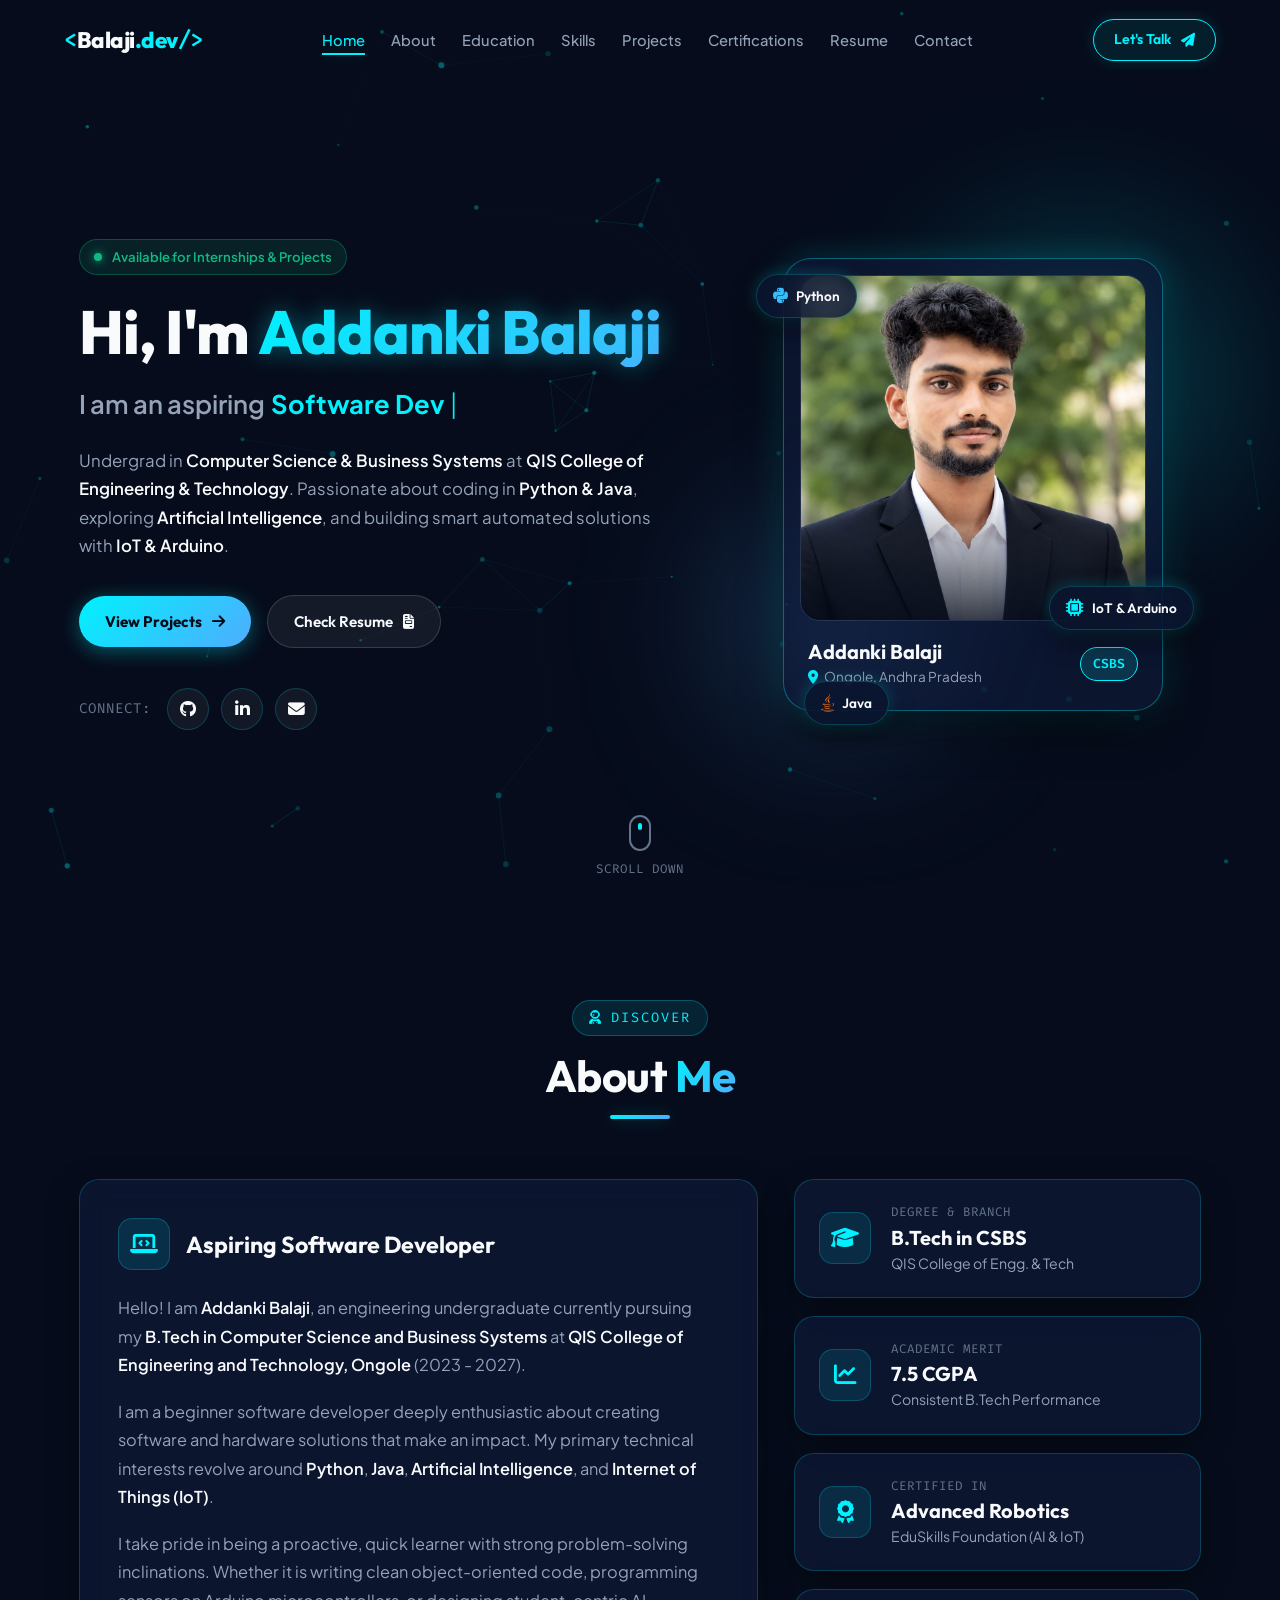
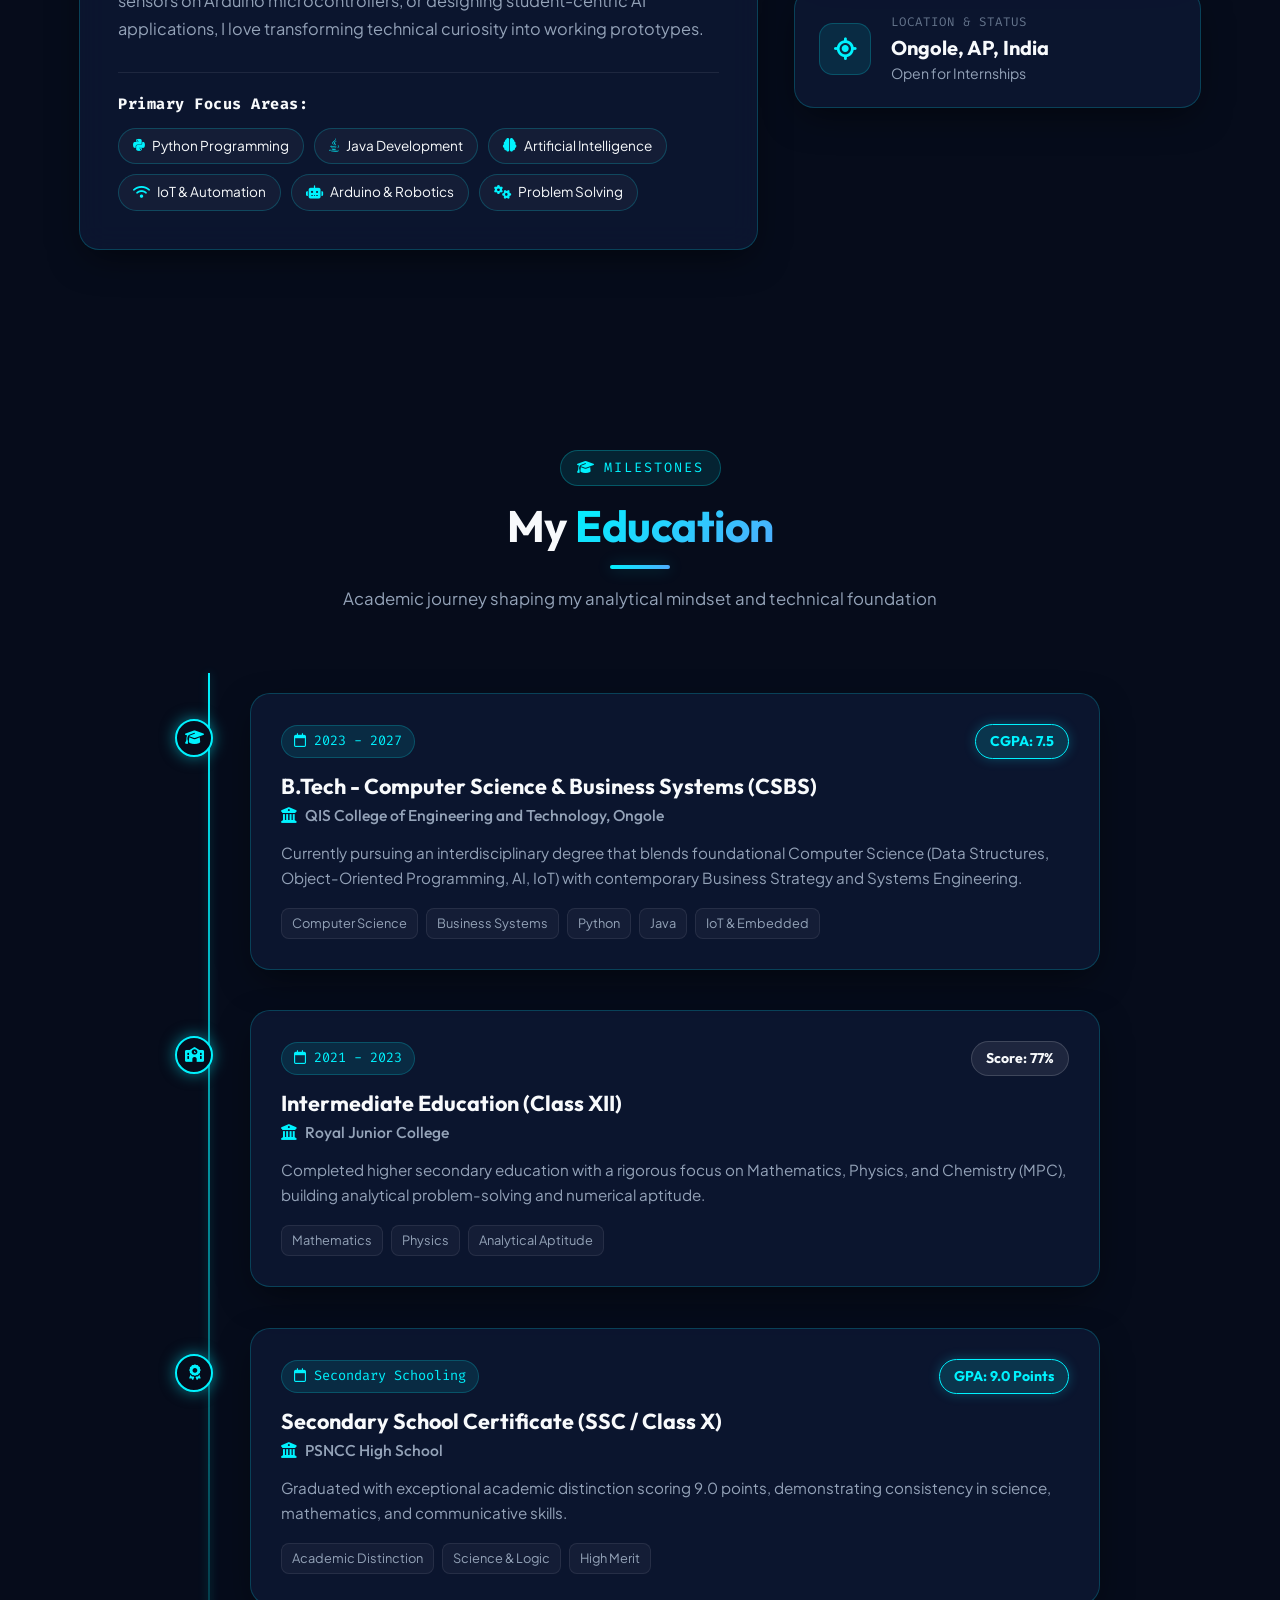
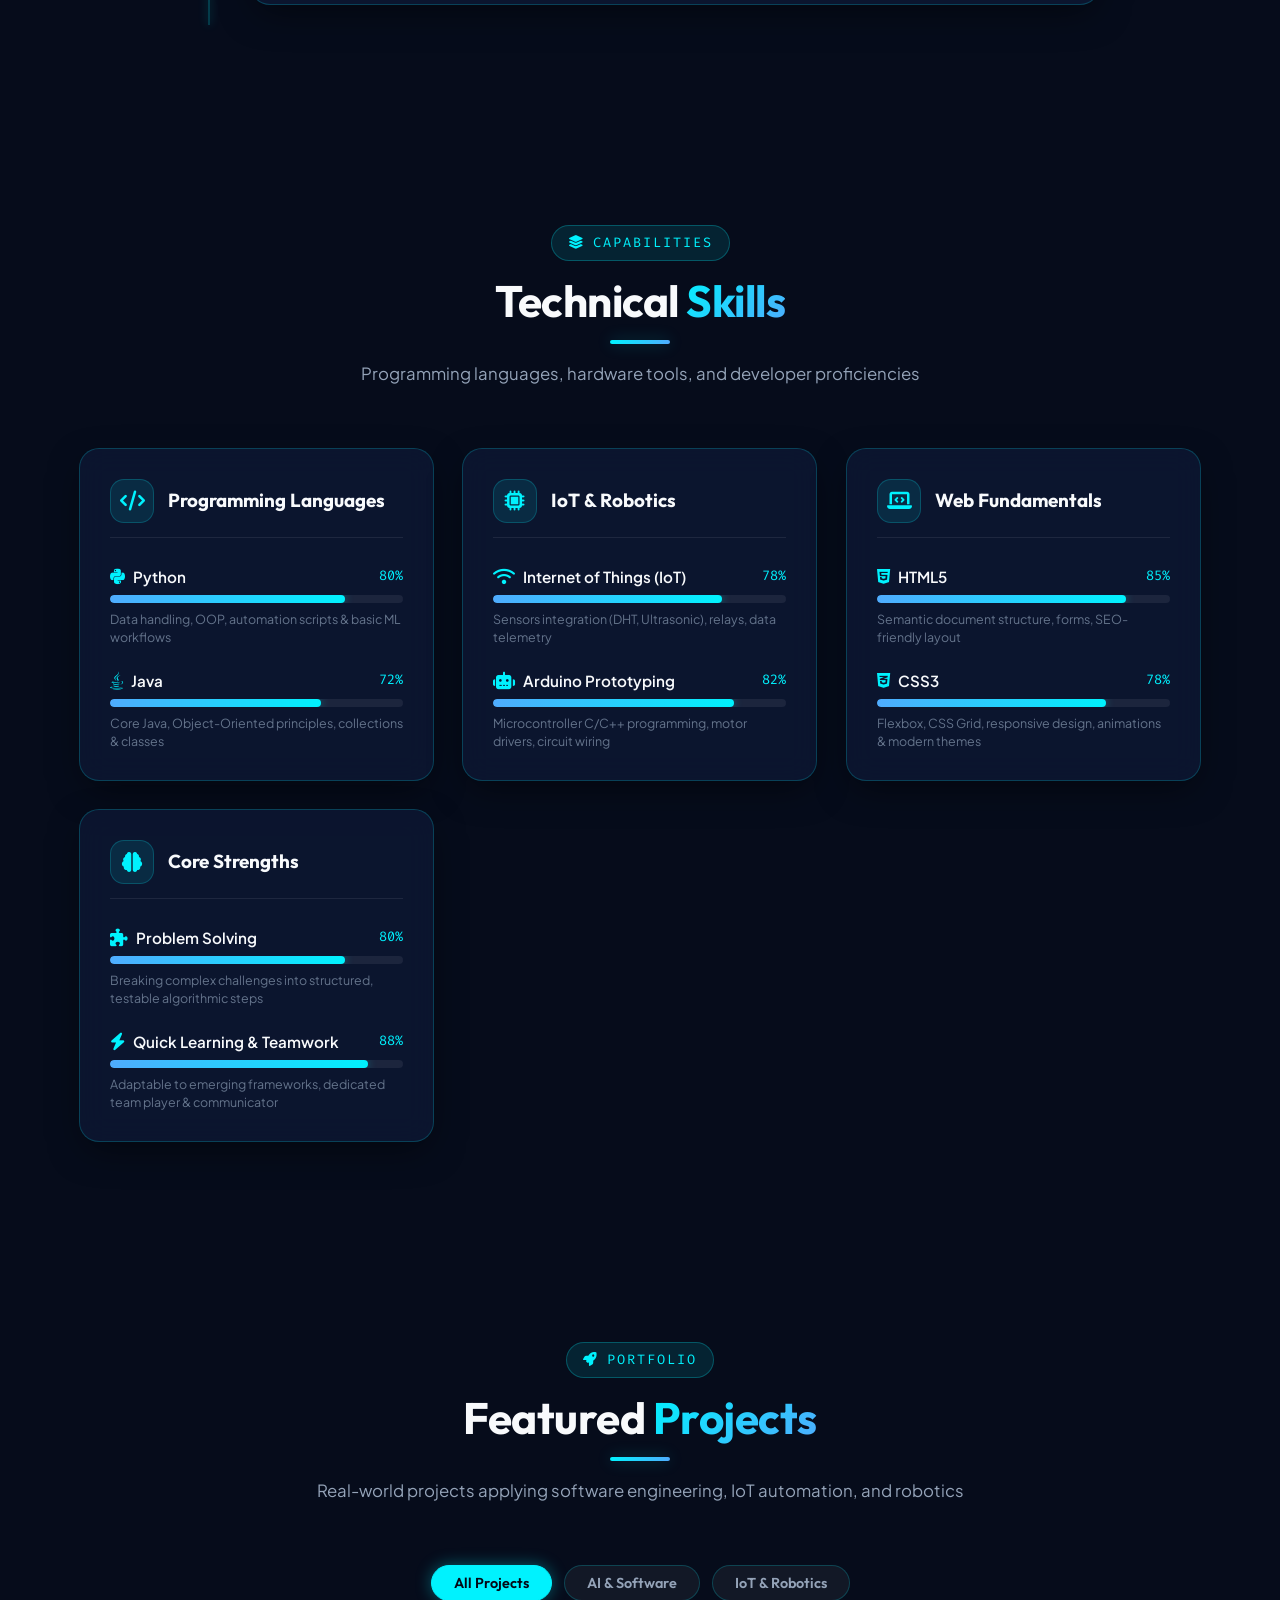
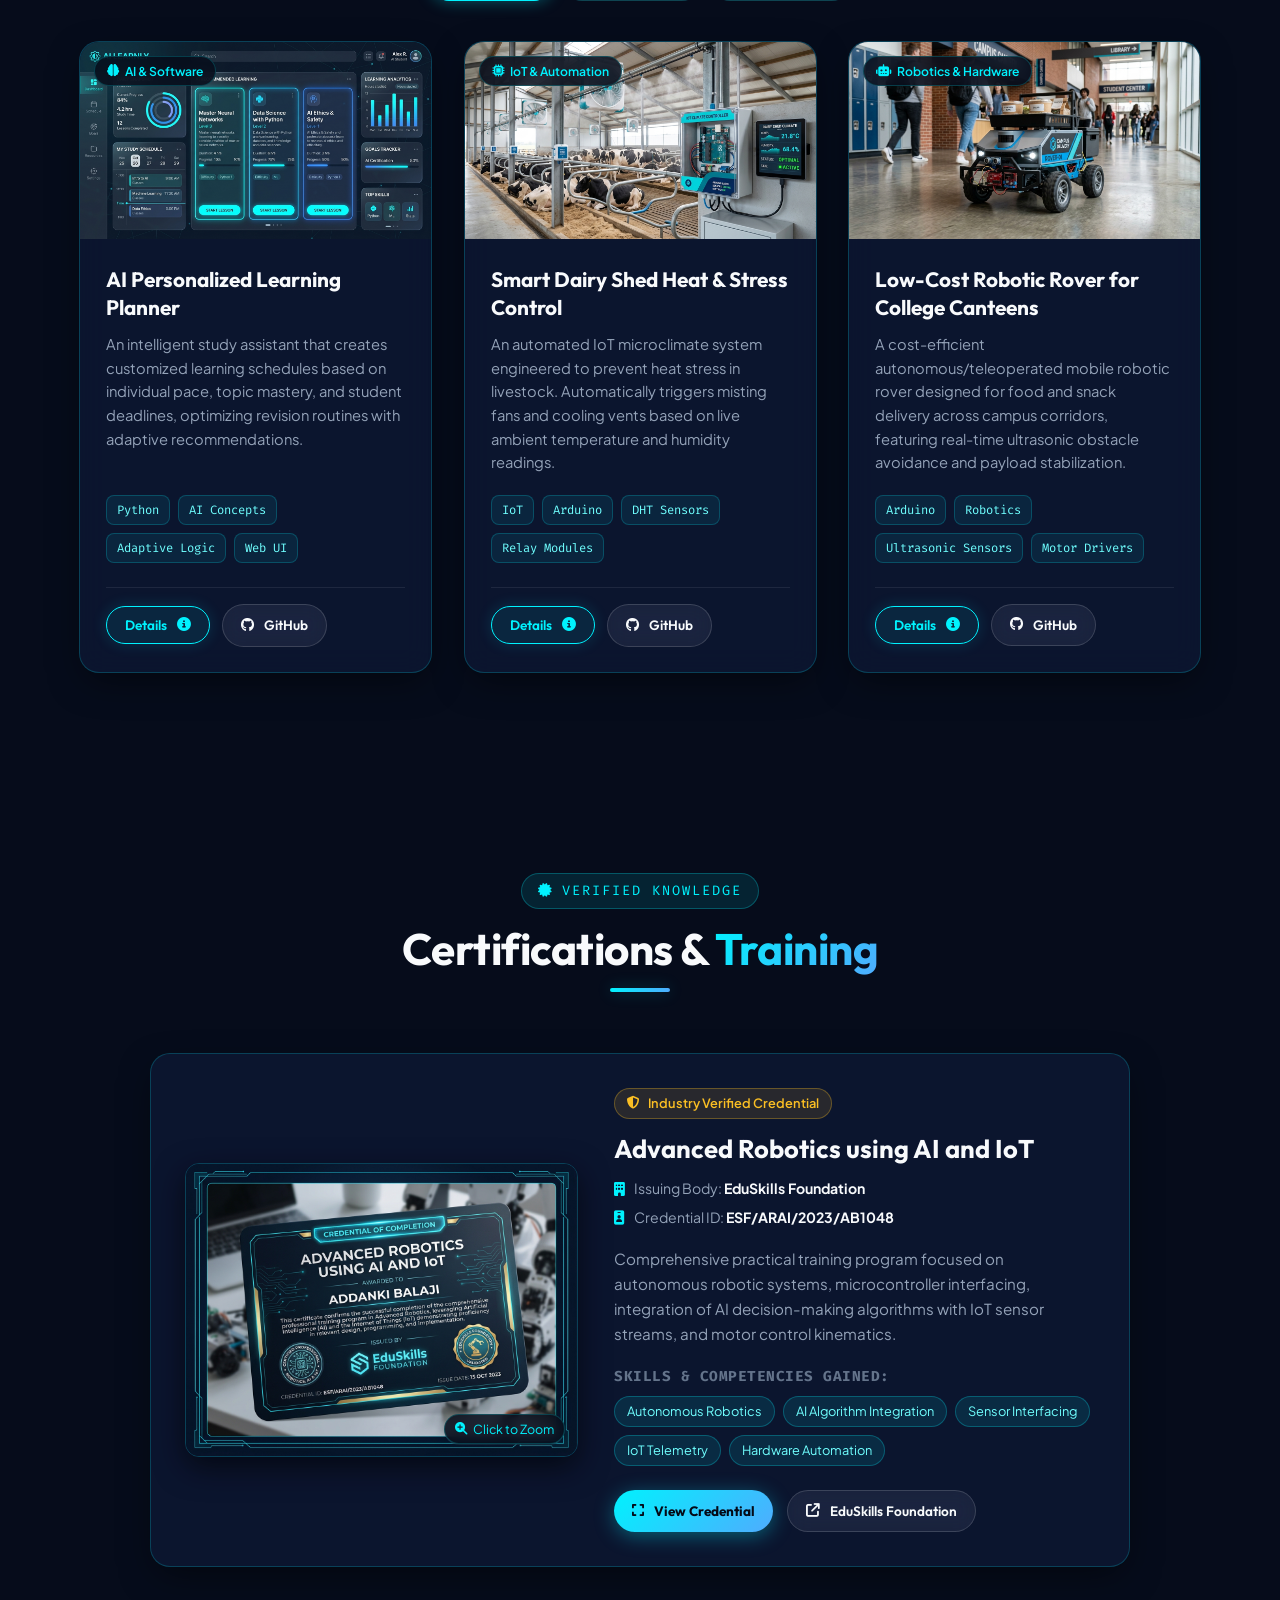
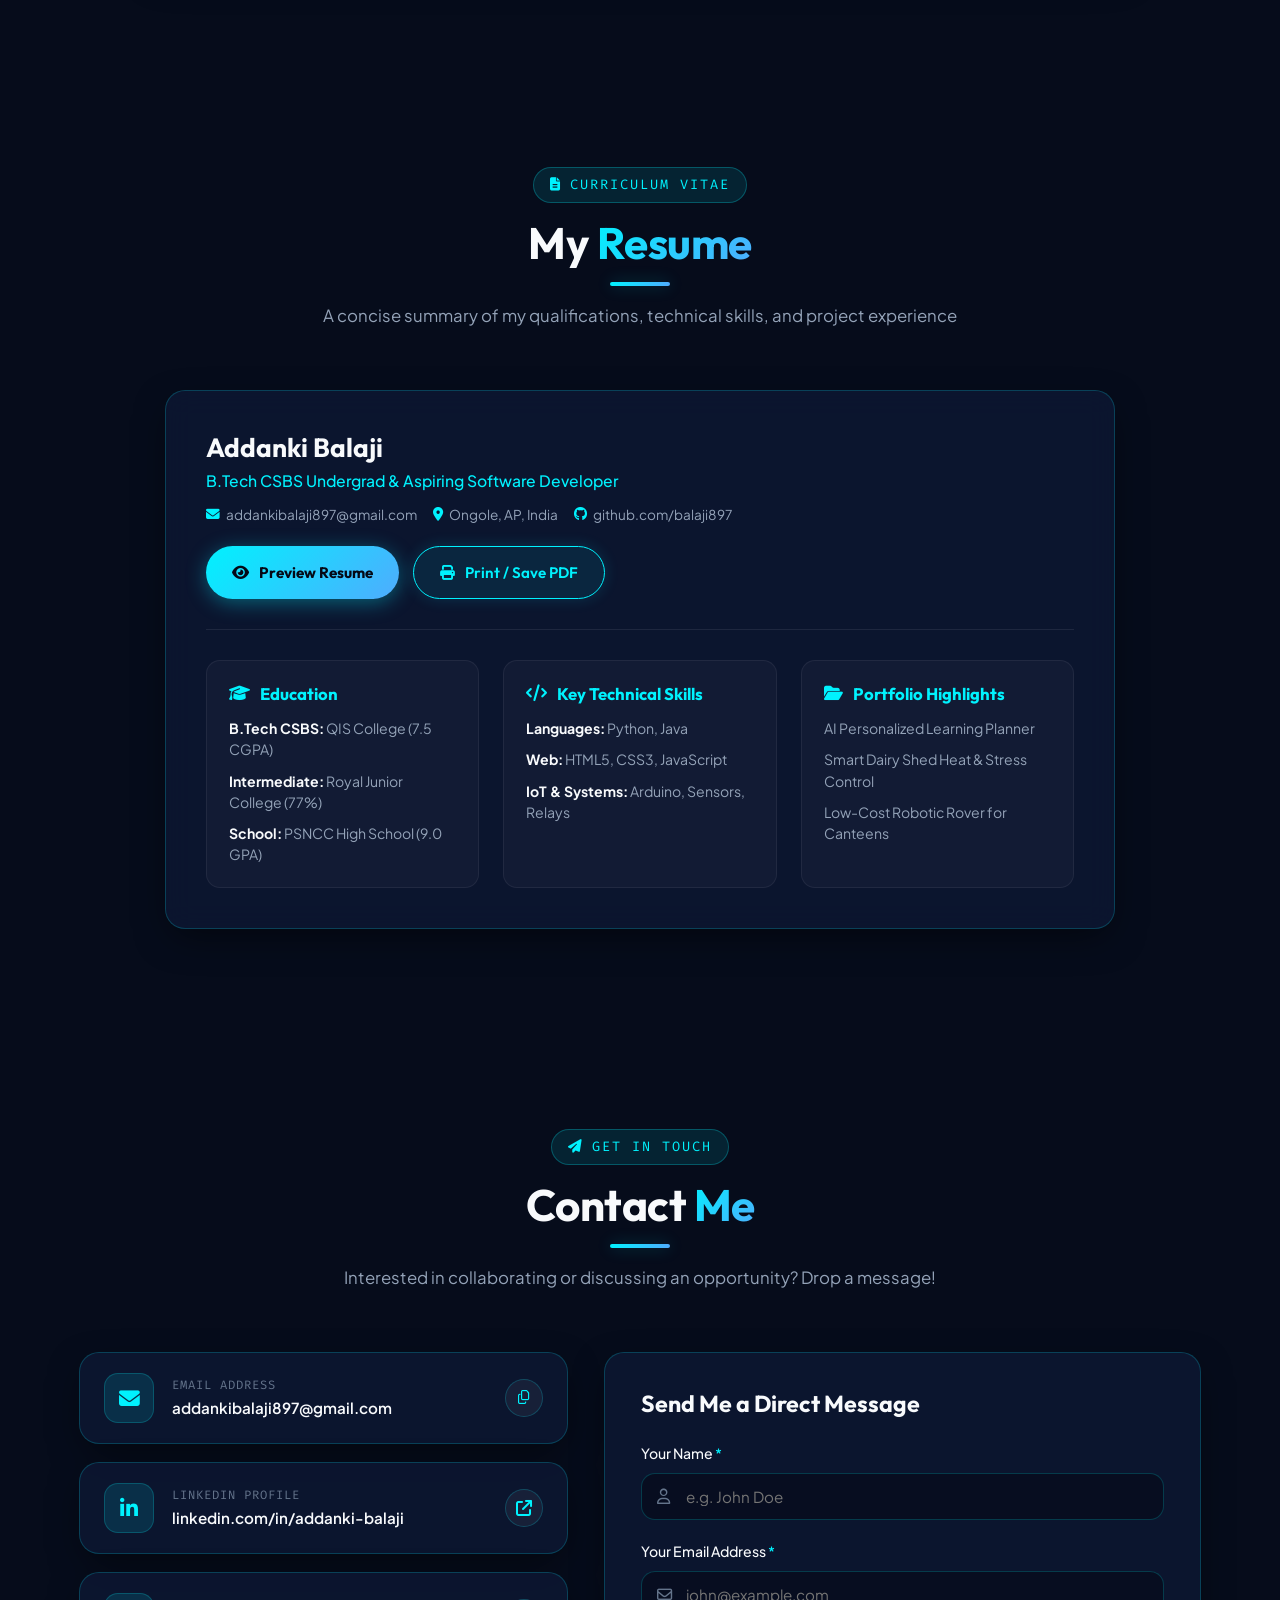
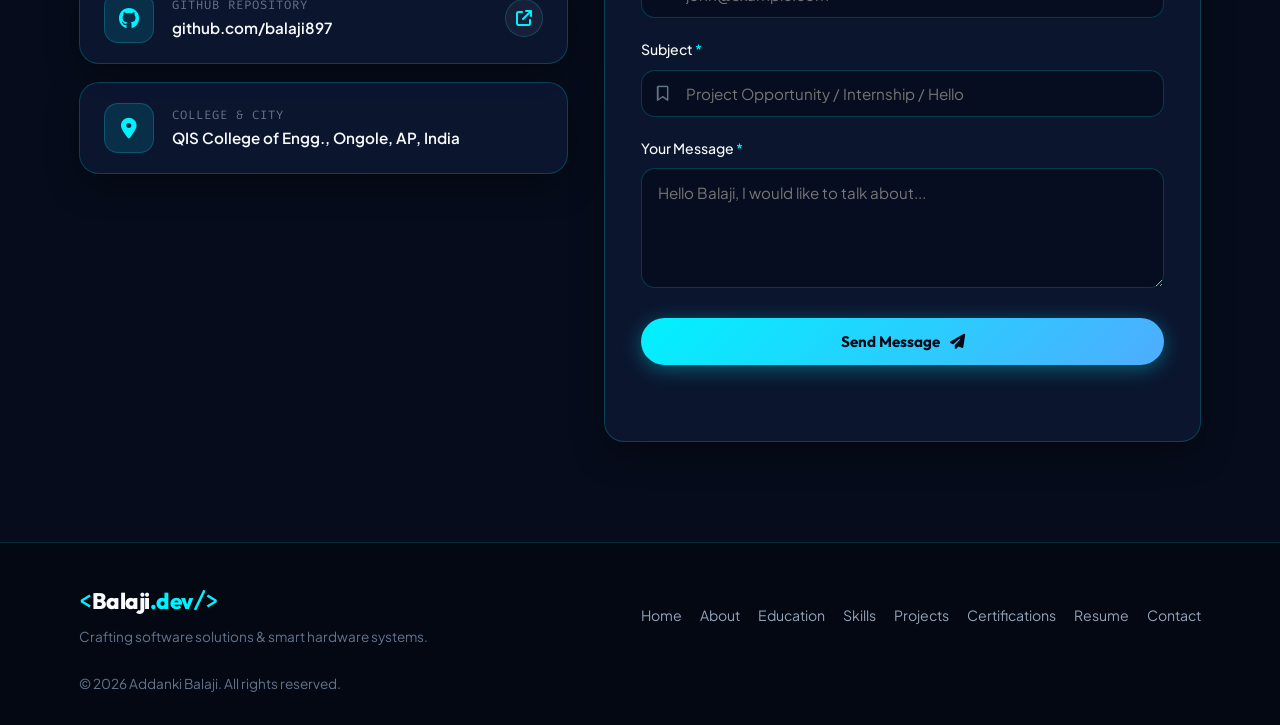
==== index.html @ ad581528 "Initial commit: Balaji portfolio website" ====
<!DOCTYPE html>
<html lang="en">

<head>
  <meta charset="UTF-8">
  <meta name="viewport" content="width=device-width, initial-scale=1.0">
  <title>Addanki Balaji | Software Developer & AI/IoT Enthusiast</title>

  <!-- SEO & Social Meta Tags -->
  <meta name="description"
    content="Personal portfolio of Addanki Balaji - B.Tech CSBS student at QIS College of Engineering and Technology, software developer interested in Python, Java, AI, and IoT.">
  <meta name="keywords"
    content="Addanki Balaji, Portfolio, Software Developer, B.Tech CSBS, QIS College, Python, Java, AI, IoT, Arduino">
  <meta name="author" content="Addanki Balaji">

  <!-- Open Graph -->
  <meta property="og:title" content="Addanki Balaji | Portfolio">
  <meta property="og:description"
    content="Beginner Software Developer passionate about Python, Java, AI, and IoT solutions.">
  <meta property="og:type" content="website">
  <meta property="og:image" content="assets/images/profile.jpg">

  <!-- Google Fonts -->
  <link rel="preconnect" href="https://fonts.googleapis.com">
  <link rel="preconnect" href="https://fonts.gstatic.com" crossorigin>
  <link
    href="https://fonts.googleapis.com/css2?family=Outfit:wght@300;400;500;600;700;800&family=Plus+Jakarta+Sans:wght@300;400;500;600;700&family=Fira+Code:wght@400;500&display=swap"
    rel="stylesheet">

  <!-- FontAwesome Icons CDN -->
  <link rel="stylesheet" href="https://cdnjs.cloudflare.com/ajax/libs/font-awesome/6.5.1/css/all.min.css">

  <!-- Custom Stylesheets -->
  <link rel="stylesheet" href="css/style.css">
  <link rel="stylesheet" href="css/animations.css">
</head>

<body>

  <!-- Ambient Interactive Canvas Background -->
  <canvas id="ambient-canvas"></canvas>

  <!-- Navigation Bar -->
  <header class="site-header" id="header">
    <div class="header-container">
      <a href="#home" class="logo">
        <span class="logo-bracket">&lt;</span>
        <span class="logo-name">Balaji</span>
        <span class="logo-cyan">.dev</span>
        <span class="logo-bracket">/&gt;</span>
      </a>

      <!-- Desktop Nav -->
      <nav class="desktop-nav" aria-label="Main Navigation">
        <ul class="nav-links">
          <li><a href="#home" class="nav-link active">Home</a></li>
          <li><a href="#about" class="nav-link">About</a></li>
          <li><a href="#education" class="nav-link">Education</a></li>
          <li><a href="#skills" class="nav-link">Skills</a></li>
          <li><a href="#projects" class="nav-link">Projects</a></li>
          <li><a href="#certifications" class="nav-link">Certifications</a></li>
          <li><a href="#resume" class="nav-link">Resume</a></li>
          <li><a href="#contact" class="nav-link">Contact</a></li>
        </ul>
      </nav>

      <!-- Action Button -->
      <div class="header-actions">
        <a href="#contact" class="btn btn-outline-cyan header-cta">
          <span>Let's Talk</span>
          <i class="fa-solid fa-paper-plane"></i>
        </a>

        <!-- Mobile Menu Toggle Button -->
        <button class="mobile-toggle" id="mobile-toggle" aria-label="Toggle navigation menu">
          <span class="bar"></span>
          <span class="bar"></span>
          <span class="bar"></span>
        </button>
      </div>
    </div>

    <!-- Mobile Drawer Nav -->
    <div class="mobile-drawer" id="mobile-drawer">
      <ul class="mobile-links">
        <li><a href="#home" class="mobile-link">Home</a></li>
        <li><a href="#about" class="mobile-link">About</a></li>
        <li><a href="#education" class="mobile-link">Education</a></li>
        <li><a href="#skills" class="mobile-link">Skills</a></li>
        <li><a href="#projects" class="mobile-link">Projects</a></li>
        <li><a href="#certifications" class="mobile-link">Certifications</a></li>
        <li><a href="#resume" class="mobile-link">Resume</a></li>
        <li><a href="#contact" class="mobile-link">Contact</a></li>
      </ul>
      <div class="mobile-drawer-socials">
        <a href="https://github.com/balaji897" target="_blank" rel="noopener noreferrer" aria-label="GitHub"><i
            class="fa-brands fa-github"></i></a>
        <a href="https://www.linkedin.com/in/addanki-balaji-a219062a4/" target="_blank" rel="noopener noreferrer"
          aria-label="LinkedIn"><i class="fa-brands fa-linkedin"></i></a>
        <a href="mailto:addankibalaji897@gmail.com" aria-label="Email"><i class="fa-solid fa-envelope"></i></a>
      </div>
    </div>
  </header>

  <main>
    <!-- HERO SECTION -->
    <section class="hero-section" id="home">
      <div class="container hero-container">

        <div class="hero-content" data-reveal="fade-right">
          <!-- Status Badge -->
          <div class="status-badge">
            <span class="status-dot"></span>
            <span>Available for Internships & Projects</span>
          </div>

          <h1 class="hero-title">
            Hi, I'm <span class="highlight-cyan glow-text">Addanki Balaji</span>
          </h1>

          <div class="hero-typewriter-wrapper">
            <span class="typewriter-prefix">I am an aspiring </span>
            <span class="typewriter-text" id="typewriter"></span>
            <span class="typewriter-cursor">|</span>
          </div>

          <p class="hero-bio">
            Undergrad in <strong>Computer Science & Business Systems</strong> at <strong>QIS College of Engineering &
              Technology</strong>.
            Passionate about coding in <strong>Python & Java</strong>, exploring <strong>Artificial
              Intelligence</strong>, and building smart automated solutions with <strong>IoT & Arduino</strong>.
          </p>

          <div class="hero-buttons">
            <a href="#projects" class="btn btn-primary-cyan">
              <span>View Projects</span>
              <i class="fa-solid fa-arrow-right"></i>
            </a>
            <a href="#resume" class="btn btn-glass">
              <span>Check Resume</span>
              <i class="fa-solid fa-file-invoice"></i>
            </a>
          </div>

          <div class="hero-social-strip">
            <span class="social-label">Connect:</span>
            <div class="social-icons">
              <a href="https://github.com/balaji897" target="_blank" rel="noopener noreferrer" class="social-btn"
                title="GitHub Profile">
                <i class="fa-brands fa-github"></i>
              </a>
              <a href="https://www.linkedin.com/in/addanki-balaji-a219062a4/" target="_blank" rel="noopener noreferrer"
                class="social-btn" title="LinkedIn Profile">
                <i class="fa-brands fa-linkedin-in"></i>
              </a>
              <a href="mailto:addankibalaji897@gmail.com" class="social-btn" title="Direct Email">
                <i class="fa-solid fa-envelope"></i>
              </a>
            </div>
          </div>
        </div>

        <div class="hero-visual" data-reveal="fade-left">
          <div class="profile-card-wrapper">
            <!-- Glow background rings -->
            <div class="glow-sphere sphere-1"></div>
            <div class="glow-sphere sphere-2"></div>

            <div class="profile-card glass-panel">
              <div class="profile-image-container">
                <img src="assets/images/profile.jpg" alt="Addanki Balaji" class="profile-img"
                  id="hero-profile-img">
                <div class="profile-overlay-gradient"></div>
              </div>

              <div class="profile-info-footer">
                <div class="profile-name-tag">
                  <h3>Addanki Balaji</h3>
                  <p><i class="fa-solid fa-location-dot"></i> Ongole, Andhra Pradesh</p>
                </div>
                <div class="profile-badge-tech">
                  <span>CSBS</span>
                </div>
              </div>

              <!-- Floating Micro Badges -->
              <div class="floating-badge badge-python animate-float-1">
                <i class="fa-brands fa-python"></i>
                <span>Python</span>
              </div>
              <div class="floating-badge badge-iot animate-float-2">
                <i class="fa-solid fa-microchip"></i>
                <span>IoT & Arduino</span>
              </div>
              <div class="floating-badge badge-java animate-float-3">
                <i class="fa-brands fa-java"></i>
                <span>Java</span>
              </div>
            </div>
          </div>
        </div>

      </div>

      <!-- Scroll Indicator -->
      <a href="#about" class="scroll-down-indicator" aria-label="Scroll to About section">
        <span class="mouse-icon">
          <span class="wheel"></span>
        </span>
        <span class="scroll-text">Scroll Down</span>
      </a>
    </section>

    <!-- ABOUT ME SECTION -->
    <section class="section about-section" id="about">
      <div class="container">

        <div class="section-header" data-reveal="fade-up">
          <span class="section-tag"><i class="fa-solid fa-user-astronaut"></i> Discover</span>
          <h2 class="section-title">About <span class="highlight-cyan">Me</span></h2>
          <div class="title-underline"></div>
        </div>

        <div class="about-grid">

          <div class="about-card-narrative glass-panel" data-reveal="fade-right">
            <div class="card-icon-header">
              <div class="badge-icon"><i class="fa-solid fa-laptop-code"></i></div>
              <h3>Aspiring Software Developer</h3>
            </div>

            <p>
              Hello! I am <strong>Addanki Balaji</strong>, an engineering undergraduate currently pursuing my
              <strong>B.Tech in Computer Science and Business Systems</strong> at <strong>QIS College of Engineering and
                Technology, Ongole</strong> (2023 - 2027).
            </p>
            <p>
              I am a beginner software developer deeply enthusiastic about creating software and hardware solutions that
              make an impact. My primary technical interests revolve around <strong>Python</strong>,
              <strong>Java</strong>, <strong>Artificial Intelligence</strong>, and <strong>Internet of Things
                (IoT)</strong>.
            </p>
            <p>
              I take pride in being a proactive, quick learner with strong problem-solving inclinations. Whether it is
              writing clean object-oriented code, programming sensors on Arduino microcontrollers, or designing
              student-centric AI applications, I love transforming technical curiosity into working prototypes.
            </p>

            <div class="about-interests">
              <h4>Primary Focus Areas:</h4>
              <div class="interest-tags">
                <span class="interest-tag"><i class="fa-brands fa-python"></i> Python Programming</span>
                <span class="interest-tag"><i class="fa-brands fa-java"></i> Java Development</span>
                <span class="interest-tag"><i class="fa-solid fa-brain"></i> Artificial Intelligence</span>
                <span class="interest-tag"><i class="fa-solid fa-wifi"></i> IoT & Automation</span>
                <span class="interest-tag"><i class="fa-solid fa-robot"></i> Arduino & Robotics</span>
                <span class="interest-tag"><i class="fa-solid fa-gears"></i> Problem Solving</span>
              </div>
            </div>
          </div>

          <div class="about-card-metrics" data-reveal="fade-left">

            <div class="metric-box glass-panel">
              <div class="metric-icon"><i class="fa-solid fa-graduation-cap"></i></div>
              <div class="metric-details">
                <span class="metric-label">Degree & Branch</span>
                <h4>B.Tech in CSBS</h4>
                <p>QIS College of Engg. & Tech</p>
              </div>
            </div>

            <div class="metric-box glass-panel">
              <div class="metric-icon"><i class="fa-solid fa-chart-line"></i></div>
              <div class="metric-details">
                <span class="metric-label">Academic Merit</span>
                <h4>7.5 CGPA</h4>
                <p>Consistent B.Tech Performance</p>
              </div>
            </div>

            <div class="metric-box glass-panel">
              <div class="metric-icon"><i class="fa-solid fa-award"></i></div>
              <div class="metric-details">
                <span class="metric-label">Certified in</span>
                <h4>Advanced Robotics</h4>
                <p>EduSkills Foundation (AI & IoT)</p>
              </div>
            </div>

            <div class="metric-box glass-panel">
              <div class="metric-icon"><i class="fa-solid fa-location-crosshairs"></i></div>
              <div class="metric-details">
                <span class="metric-label">Location & Status</span>
                <h4>Ongole, AP, India</h4>
                <p>Open for Internships</p>
              </div>
            </div>

          </div>

        </div>

      </div>
    </section>

    <!-- EDUCATION SECTION -->
    <section class="section education-section" id="education">
      <div class="container">

        <div class="section-header" data-reveal="fade-up">
          <span class="section-tag"><i class="fa-solid fa-graduation-cap"></i> Milestones</span>
          <h2 class="section-title">My <span class="highlight-cyan">Education</span></h2>
          <div class="title-underline"></div>
          <p class="section-subtitle">Academic journey shaping my analytical mindset and technical foundation</p>
        </div>

        <div class="timeline-container">

          <!-- Timeline Item 1: B.Tech -->
          <div class="timeline-item" data-reveal="fade-up">
            <div class="timeline-dot">
              <i class="fa-solid fa-graduation-cap"></i>
            </div>
            <div class="timeline-content glass-panel">
              <div class="timeline-badge-row">
                <span class="timeline-year"><i class="fa-regular fa-calendar"></i> 2023 - 2027</span>
                <span class="grade-pill grade-highlight">CGPA: 7.5</span>
              </div>
              <h3 class="timeline-title">B.Tech - Computer Science & Business Systems (CSBS)</h3>
              <h4 class="timeline-institution">
                <i class="fa-solid fa-building-columns"></i> QIS College of Engineering and Technology, Ongole
              </h4>
              <p class="timeline-desc">
                Currently pursuing an interdisciplinary degree that blends foundational Computer Science (Data
                Structures, Object-Oriented Programming, AI, IoT) with contemporary Business Strategy and Systems
                Engineering.
              </p>
              <div class="timeline-tags">
                <span>Computer Science</span>
                <span>Business Systems</span>
                <span>Python</span>
                <span>Java</span>
                <span>IoT & Embedded</span>
              </div>
            </div>
          </div>

          <!-- Timeline Item 2: Intermediate -->
          <div class="timeline-item" data-reveal="fade-up">
            <div class="timeline-dot">
              <i class="fa-solid fa-school"></i>
            </div>
            <div class="timeline-content glass-panel">
              <div class="timeline-badge-row">
                <span class="timeline-year"><i class="fa-regular fa-calendar"></i> 2021 - 2023</span>
                <span class="grade-pill">Score: 77%</span>
              </div>
              <h3 class="timeline-title">Intermediate Education (Class XII)</h3>
              <h4 class="timeline-institution">
                <i class="fa-solid fa-building-columns"></i> Royal Junior College
              </h4>
              <p class="timeline-desc">
                Completed higher secondary education with a rigorous focus on Mathematics, Physics, and Chemistry (MPC),
                building analytical problem-solving and numerical aptitude.
              </p>
              <div class="timeline-tags">
                <span>Mathematics</span>
                <span>Physics</span>
                <span>Analytical Aptitude</span>
              </div>
            </div>
          </div>

          <!-- Timeline Item 3: School -->
          <div class="timeline-item" data-reveal="fade-up">
            <div class="timeline-dot">
              <i class="fa-solid fa-award"></i>
            </div>
            <div class="timeline-content glass-panel">
              <div class="timeline-badge-row">
                <span class="timeline-year"><i class="fa-regular fa-calendar"></i> Secondary Schooling</span>
                <span class="grade-pill grade-highlight">GPA: 9.0 Points</span>
              </div>
              <h3 class="timeline-title">Secondary School Certificate (SSC / Class X)</h3>
              <h4 class="timeline-institution">
                <i class="fa-solid fa-building-columns"></i> PSNCC High School
              </h4>
              <p class="timeline-desc">
                Graduated with exceptional academic distinction scoring 9.0 points, demonstrating consistency in
                science, mathematics, and communicative skills.
              </p>
              <div class="timeline-tags">
                <span>Academic Distinction</span>
                <span>Science & Logic</span>
                <span>High Merit</span>
              </div>
            </div>
          </div>

        </div>

      </div>
    </section>

    <!-- SKILLS SECTION -->
    <section class="section skills-section" id="skills">
      <div class="container">

        <div class="section-header" data-reveal="fade-up">
          <span class="section-tag"><i class="fa-solid fa-layer-group"></i> Capabilities</span>
          <h2 class="section-title">Technical <span class="highlight-cyan">Skills</span></h2>
          <div class="title-underline"></div>
          <p class="section-subtitle">Programming languages, hardware tools, and developer proficiencies</p>
        </div>

        <div class="skills-grid">

          <!-- Category 1: Programming Languages -->
          <div class="skill-category-card glass-panel" data-reveal="fade-up">
            <div class="skill-cat-header">
              <div class="skill-cat-icon"><i class="fa-solid fa-code"></i></div>
              <h3>Programming Languages</h3>
            </div>
            <div class="skill-items-list">
              <div class="skill-item">
                <div class="skill-info">
                  <span class="skill-name"><i class="fa-brands fa-python skill-icon-color"></i> Python</span>
                  <span class="skill-percent">80%</span>
                </div>
                <div class="progress-track">
                  <div class="progress-bar" style="--target-width: 80%;"></div>
                </div>
                <p class="skill-subtext">Data handling, OOP, automation scripts & basic ML workflows</p>
              </div>

              <div class="skill-item">
                <div class="skill-info">
                  <span class="skill-name"><i class="fa-brands fa-java skill-icon-color"></i> Java</span>
                  <span class="skill-percent">72%</span>
                </div>
                <div class="progress-track">
                  <div class="progress-bar" style="--target-width: 72%;"></div>
                </div>
                <p class="skill-subtext">Core Java, Object-Oriented principles, collections & classes</p>
              </div>
            </div>
          </div>

          <!-- Category 2: Hardware, IoT & Robotics -->
          <div class="skill-category-card glass-panel" data-reveal="fade-up" data-delay="100">
            <div class="skill-cat-header">
              <div class="skill-cat-icon"><i class="fa-solid fa-microchip"></i></div>
              <h3>IoT & Robotics</h3>
            </div>
            <div class="skill-items-list">
              <div class="skill-item">
                <div class="skill-info">
                  <span class="skill-name"><i class="fa-solid fa-wifi skill-icon-color"></i> Internet of Things
                    (IoT)</span>
                  <span class="skill-percent">78%</span>
                </div>
                <div class="progress-track">
                  <div class="progress-bar" style="--target-width: 78%;"></div>
                </div>
                <p class="skill-subtext">Sensors integration (DHT, Ultrasonic), relays, data telemetry</p>
              </div>

              <div class="skill-item">
                <div class="skill-info">
                  <span class="skill-name"><i class="fa-solid fa-robot skill-icon-color"></i> Arduino Prototyping</span>
                  <span class="skill-percent">82%</span>
                </div>
                <div class="progress-track">
                  <div class="progress-bar" style="--target-width: 82%;"></div>
                </div>
                <p class="skill-subtext">Microcontroller C/C++ programming, motor drivers, circuit wiring</p>
              </div>
            </div>
          </div>

          <!-- Category 3: Web & Frontend -->
          <div class="skill-category-card glass-panel" data-reveal="fade-up" data-delay="200">
            <div class="skill-cat-header">
              <div class="skill-cat-icon"><i class="fa-solid fa-laptop-code"></i></div>
              <h3>Web Fundamentals</h3>
            </div>
            <div class="skill-items-list">
              <div class="skill-item">
                <div class="skill-info">
                  <span class="skill-name"><i class="fa-brands fa-html5 skill-icon-color"></i> HTML5</span>
                  <span class="skill-percent">85%</span>
                </div>
                <div class="progress-track">
                  <div class="progress-bar" style="--target-width: 85%;"></div>
                </div>
                <p class="skill-subtext">Semantic document structure, forms, SEO-friendly layout</p>
              </div>

              <div class="skill-item">
                <div class="skill-info">
                  <span class="skill-name"><i class="fa-brands fa-css3-alt skill-icon-color"></i> CSS3</span>
                  <span class="skill-percent">78%</span>
                </div>
                <div class="progress-track">
                  <div class="progress-bar" style="--target-width: 78%;"></div>
                </div>
                <p class="skill-subtext">Flexbox, CSS Grid, responsive design, animations & modern themes</p>
              </div>
            </div>
          </div>

          <!-- Category 4: Core Competencies -->
          <div class="skill-category-card glass-panel" data-reveal="fade-up" data-delay="300">
            <div class="skill-cat-header">
              <div class="skill-cat-icon"><i class="fa-solid fa-brain"></i></div>
              <h3>Core Strengths</h3>
            </div>
            <div class="skill-items-list">
              <div class="skill-item">
                <div class="skill-info">
                  <span class="skill-name"><i class="fa-solid fa-puzzle-piece skill-icon-color"></i> Problem
                    Solving</span>
                  <span class="skill-percent">80%</span>
                </div>
                <div class="progress-track">
                  <div class="progress-bar" style="--target-width: 80%;"></div>
                </div>
                <p class="skill-subtext">Breaking complex challenges into structured, testable algorithmic steps</p>
              </div>

              <div class="skill-item">
                <div class="skill-info">
                  <span class="skill-name"><i class="fa-solid fa-bolt skill-icon-color"></i> Quick Learning &
                    Teamwork</span>
                  <span class="skill-percent">88%</span>
                </div>
                <div class="progress-track">
                  <div class="progress-bar" style="--target-width: 88%;"></div>
                </div>
                <p class="skill-subtext">Adaptable to emerging frameworks, dedicated team player & communicator</p>
              </div>
            </div>
          </div>

        </div>

      </div>
    </section>

    <!-- PROJECTS SECTION -->
    <section class="section projects-section" id="projects">
      <div class="container">

        <div class="section-header" data-reveal="fade-up">
          <span class="section-tag"><i class="fa-solid fa-rocket"></i> Portfolio</span>
          <h2 class="section-title">Featured <span class="highlight-cyan">Projects</span></h2>
          <div class="title-underline"></div>
          <p class="section-subtitle">Real-world projects applying software engineering, IoT automation, and robotics
          </p>
        </div>

        <!-- Filter Buttons -->
        <div class="project-filter-row" data-reveal="fade-up">
          <button class="filter-btn active" data-filter="all">All Projects</button>
          <button class="filter-btn" data-filter="ai">AI & Software</button>
          <button class="filter-btn" data-filter="iot">IoT & Robotics</button>
        </div>

        <!-- Projects Grid -->
        <div class="projects-grid">

          <!-- Project 1: AI Planner -->
          <article class="project-card glass-panel" data-category="ai" data-reveal="fade-up">
            <div class="project-image-box">
              <img src="assets/images/project-ai-planner.jpg" alt="AI Personalized Learning Planner"
                class="project-thumb">
              <div class="project-overlay">
                <button class="btn-quick-view open-modal-btn" data-project="ai-planner">
                  <i class="fa-solid fa-eye"></i> Quick View
                </button>
              </div>
              <span class="project-badge-cat"><i class="fa-solid fa-brain"></i> AI & Software</span>
            </div>

            <div class="project-content">
              <h3 class="project-title">AI Personalized Learning Planner</h3>
              <p class="project-description">
                An intelligent study assistant that creates customized learning schedules based on individual pace,
                topic mastery, and student deadlines, optimizing revision routines with adaptive recommendations.
              </p>

              <div class="tech-stack-pills">
                <span>Python</span>
                <span>AI Concepts</span>
                <span>Adaptive Logic</span>
                <span>Web UI</span>
              </div>

              <div class="project-actions">
                <button class="btn btn-sm btn-outline-cyan open-modal-btn" data-project="ai-planner">
                  <span>Details</span>
                  <i class="fa-solid fa-circle-info"></i>
                </button>
                <a href="https://github.com/balaji897" target="_blank" rel="noopener noreferrer"
                  class="btn btn-sm btn-glass">
                  <i class="fa-brands fa-github"></i>
                  <span>GitHub</span>
                </a>
              </div>
            </div>
          </article>

          <!-- Project 2: Smart Dairy Shed -->
          <article class="project-card glass-panel" data-category="iot" data-reveal="fade-up" data-delay="100">
            <div class="project-image-box">
              <img src="assets/images/project-dairy-iot.jpg" alt="Smart Dairy Shed Heat and Stress Control"
                class="project-thumb">
              <div class="project-overlay">
                <button class="btn-quick-view open-modal-btn" data-project="dairy-iot">
                  <i class="fa-solid fa-eye"></i> Quick View
                </button>
              </div>
              <span class="project-badge-cat"><i class="fa-solid fa-microchip"></i> IoT & Automation</span>
            </div>

            <div class="project-content">
              <h3 class="project-title">Smart Dairy Shed Heat & Stress Control</h3>
              <p class="project-description">
                An automated IoT microclimate system engineered to prevent heat stress in livestock. Automatically
                triggers misting fans and cooling vents based on live ambient temperature and humidity readings.
              </p>

              <div class="tech-stack-pills">
                <span>IoT</span>
                <span>Arduino</span>
                <span>DHT Sensors</span>
                <span>Relay Modules</span>
              </div>

              <div class="project-actions">
                <button class="btn btn-sm btn-outline-cyan open-modal-btn" data-project="dairy-iot">
                  <span>Details</span>
                  <i class="fa-solid fa-circle-info"></i>
                </button>
                <a href="https://github.com/balaji897" target="_blank" rel="noopener noreferrer"
                  class="btn btn-sm btn-glass">
                  <i class="fa-brands fa-github"></i>
                  <span>GitHub</span>
                </a>
              </div>
            </div>
          </article>

          <!-- Project 3: Robotic Rover -->
          <article class="project-card glass-panel" data-category="iot" data-reveal="fade-up" data-delay="200">
            <div class="project-image-box">
              <img src="assets/images/project-robotic-rover.jpg" alt="Low-Cost Robotic Rover for College Canteens"
                class="project-thumb">
              <div class="project-overlay">
                <button class="btn-quick-view open-modal-btn" data-project="robotic-rover">
                  <i class="fa-solid fa-eye"></i> Quick View
                </button>
              </div>
              <span class="project-badge-cat"><i class="fa-solid fa-robot"></i> Robotics & Hardware</span>
            </div>

            <div class="project-content">
              <h3 class="project-title">Low-Cost Robotic Rover for College Canteens</h3>
              <p class="project-description">
                A cost-efficient autonomous/teleoperated mobile robotic rover designed for food and snack delivery
                across campus corridors, featuring real-time ultrasonic obstacle avoidance and payload stabilization.
              </p>

              <div class="tech-stack-pills">
                <span>Arduino</span>
                <span>Robotics</span>
                <span>Ultrasonic Sensors</span>
                <span>Motor Drivers</span>
              </div>

              <div class="project-actions">
                <button class="btn btn-sm btn-outline-cyan open-modal-btn" data-project="robotic-rover">
                  <span>Details</span>
                  <i class="fa-solid fa-circle-info"></i>
                </button>
                <a href="https://github.com/balaji897" target="_blank" rel="noopener noreferrer"
                  class="btn btn-sm btn-glass">
                  <i class="fa-brands fa-github"></i>
                  <span>GitHub</span>
                </a>
              </div>
            </div>
          </article>

        </div>

      </div>
    </section>

    <!-- CERTIFICATIONS SECTION -->
    <section class="section cert-section" id="certifications">
      <div class="container">

        <div class="section-header" data-reveal="fade-up">
          <span class="section-tag"><i class="fa-solid fa-certificate"></i> Verified Knowledge</span>
          <h2 class="section-title">Certifications & <span class="highlight-cyan">Training</span></h2>
          <div class="title-underline"></div>
        </div>

        <div class="cert-featured-container" data-reveal="fade-up">

          <div class="cert-card glass-panel">
            <div class="cert-image-side">
              <img src="assets/images/cert-robotics.jpg" alt="EduSkills Advanced Robotics Certificate"
                class="cert-preview-img" id="cert-clickable-img">
              <div class="cert-zoom-hint"><i class="fa-solid fa-magnifying-glass-plus"></i> Click to Zoom</div>
            </div>

            <div class="cert-details-side">
              <div class="cert-status-tag">
                <i class="fa-solid fa-shield-halved"></i> Industry Verified Credential
              </div>

              <h3 class="cert-title">Advanced Robotics using AI and IoT</h3>

              <div class="cert-issuer-meta">
                <span><i class="fa-solid fa-building"></i> Issuing Body: <strong>EduSkills Foundation</strong></span>
                <span><i class="fa-solid fa-id-badge"></i> Credential ID: <strong>ESF/ARAI/2023/AB1048</strong></span>
              </div>

              <p class="cert-summary">
                Comprehensive practical training program focused on autonomous robotic systems, microcontroller
                interfacing, integration of AI decision-making algorithms with IoT sensor streams, and motor control
                kinematics.
              </p>

              <div class="cert-skills-acquired">
                <h4>Skills & Competencies Gained:</h4>
                <div class="cert-pills">
                  <span>Autonomous Robotics</span>
                  <span>AI Algorithm Integration</span>
                  <span>Sensor Interfacing</span>
                  <span>IoT Telemetry</span>
                  <span>Hardware Automation</span>
                </div>
              </div>

              <div class="cert-actions-row">
                <button class="btn btn-primary-cyan btn-sm" id="view-cert-modal-btn">
                  <i class="fa-solid fa-expand"></i> View Credential
                </button>
                <a href="https://eduskillsfoundation.org/" target="_blank" rel="noopener noreferrer"
                  class="btn btn-glass btn-sm">
                  <i class="fa-solid fa-arrow-up-right-from-square"></i> EduSkills Foundation
                </a>
              </div>
            </div>
          </div>

        </div>

      </div>
    </section>

    <!-- RESUME SECTION -->
    <section class="section resume-section" id="resume">
      <div class="container">

        <div class="section-header" data-reveal="fade-up">
          <span class="section-tag"><i class="fa-solid fa-file-lines"></i> Curriculum Vitae</span>
          <h2 class="section-title">My <span class="highlight-cyan">Resume</span></h2>
          <div class="title-underline"></div>
          <p class="section-subtitle">A concise summary of my qualifications, technical skills, and project experience
          </p>
        </div>

        <div class="resume-wrapper glass-panel" data-reveal="fade-up">

          <div class="resume-header-preview">
            <div class="resume-user-brief">
              <h3>Addanki Balaji</h3>
              <p>B.Tech CSBS Undergrad & Aspiring Software Developer</p>
              <div class="resume-quick-contacts">
                <span><i class="fa-solid fa-envelope"></i> addankibalaji897@gmail.com</span>
                <span><i class="fa-solid fa-location-dot"></i> Ongole, AP, India</span>
                <span><i class="fa-brands fa-github"></i> github.com/balaji897</span>
              </div>
            </div>

            <div class="resume-actions-group">
              <button class="btn btn-primary-cyan" id="open-resume-modal-btn">
                <i class="fa-solid fa-eye"></i>
                <span>Preview Resume</span>
              </button>
              <a href="assets/docs/resume.html" target="_blank" class="btn btn-outline-cyan">
                <i class="fa-solid fa-print"></i>
                <span>Print / Save PDF</span>
              </a>
            </div>
          </div>

          <div class="resume-quick-overview-grid">
            <div class="resume-stat-col">
              <h4><i class="fa-solid fa-graduation-cap"></i> Education</h4>
              <ul>
                <li><strong>B.Tech CSBS:</strong> QIS College (7.5 CGPA)</li>
                <li><strong>Intermediate:</strong> Royal Junior College (77%)</li>
                <li><strong>School:</strong> PSNCC High School (9.0 GPA)</li>
              </ul>
            </div>

            <div class="resume-stat-col">
              <h4><i class="fa-solid fa-code"></i> Key Technical Skills</h4>
              <ul>
                <li><strong>Languages:</strong> Python, Java</li>
                <li><strong>Web:</strong> HTML5, CSS3, JavaScript</li>
                <li><strong>IoT & Systems:</strong> Arduino, Sensors, Relays</li>
              </ul>
            </div>

            <div class="resume-stat-col">
              <h4><i class="fa-solid fa-folder-open"></i> Portfolio Highlights</h4>
              <ul>
                <li>AI Personalized Learning Planner</li>
                <li>Smart Dairy Shed Heat & Stress Control</li>
                <li>Low-Cost Robotic Rover for Canteens</li>
              </ul>
            </div>
          </div>

        </div>

      </div>
    </section>

    <!-- CONTACT SECTION -->
    <section class="section contact-section" id="contact">
      <div class="container">

        <div class="section-header" data-reveal="fade-up">
          <span class="section-tag"><i class="fa-solid fa-paper-plane"></i> Get In Touch</span>
          <h2 class="section-title">Contact <span class="highlight-cyan">Me</span></h2>
          <div class="title-underline"></div>
          <p class="section-subtitle">Interested in collaborating or discussing an opportunity? Drop a message!</p>
        </div>

        <div class="contact-grid">

          <!-- Contact Info Cards -->
          <div class="contact-info-column" data-reveal="fade-right">

            <div class="contact-card glass-panel">
              <div class="contact-icon"><i class="fa-solid fa-envelope"></i></div>
              <div class="contact-text">
                <span class="contact-label">Email Address</span>
                <a href="mailto:addankibalaji897@gmail.com" class="contact-value"
                  id="email-text">addankibalaji897@gmail.com</a>
              </div>
              <button class="btn-copy" id="copy-email-btn" title="Copy Email to Clipboard">
                <i class="fa-regular fa-copy"></i>
              </button>
            </div>

            <div class="contact-card glass-panel">
              <div class="contact-icon"><i class="fa-brands fa-linkedin-in"></i></div>
              <div class="contact-text">
                <span class="contact-label">LinkedIn Profile</span>
                <a href="https://www.linkedin.com/in/addanki-balaji-a219062a4/" target="_blank"
                  rel="noopener noreferrer" class="contact-value">
                  linkedin.com/in/addanki-balaji
                </a>
              </div>
              <a href="https://www.linkedin.com/in/addanki-balaji-a219062a4/" target="_blank" rel="noopener noreferrer"
                class="btn-copy" title="Open LinkedIn">
                <i class="fa-solid fa-arrow-up-right-from-square"></i>
              </a>
            </div>

            <div class="contact-card glass-panel">
              <div class="contact-icon"><i class="fa-brands fa-github"></i></div>
              <div class="contact-text">
                <span class="contact-label">GitHub Repository</span>
                <a href="https://github.com/balaji897" target="_blank" rel="noopener noreferrer" class="contact-value">
                  github.com/balaji897
                </a>
              </div>
              <a href="https://github.com/balaji897" target="_blank" rel="noopener noreferrer" class="btn-copy"
                title="Open GitHub">
                <i class="fa-solid fa-arrow-up-right-from-square"></i>
              </a>
            </div>

            <div class="contact-card glass-panel">
              <div class="contact-icon"><i class="fa-solid fa-location-dot"></i></div>
              <div class="contact-text">
                <span class="contact-label">College & City</span>
                <span class="contact-value">QIS College of Engg., Ongole, AP, India</span>
              </div>
            </div>

          </div>

          <!-- Contact Form -->
          <div class="contact-form-column" data-reveal="fade-left">
            <form class="contact-form glass-panel" id="contact-form">
              <h3 class="form-title">Send Me a Direct Message</h3>

              <div class="form-group">
                <label for="name">Your Name <span class="required">*</span></label>
                <div class="input-wrapper">
                  <i class="fa-regular fa-user form-icon"></i>
                  <input type="text" id="name" name="name" placeholder="e.g. John Doe" required>
                </div>
              </div>

              <div class="form-group">
                <label for="email">Your Email Address <span class="required">*</span></label>
                <div class="input-wrapper">
                  <i class="fa-regular fa-envelope form-icon"></i>
                  <input type="email" id="email" name="email" placeholder="john@example.com" required>
                </div>
              </div>

              <div class="form-group">
                <label for="subject">Subject <span class="required">*</span></label>
                <div class="input-wrapper">
                  <i class="fa-regular fa-bookmark form-icon"></i>
                  <input type="text" id="subject" name="subject" placeholder="Project Opportunity / Internship / Hello"
                    required>
                </div>
              </div>

              <div class="form-group">
                <label for="message">Your Message <span class="required">*</span></label>
                <div class="input-wrapper">
                  <textarea id="message" name="message" rows="4"
                    placeholder="Hello Balaji, I would like to talk about..." required></textarea>
                </div>
              </div>

              <button type="submit" class="btn btn-primary-cyan submit-btn" id="submit-btn">
                <span>Send Message</span>
                <i class="fa-solid fa-paper-plane"></i>
              </button>

              <div class="form-status" id="form-status"></div>
            </form>
          </div>

        </div>

      </div>
    </section>
  </main>

  <!-- FOOTER -->
  <footer class="site-footer">
    <div class="container footer-container">
      <div class="footer-left">
        <a href="#home" class="logo">
          <span class="logo-bracket">&lt;</span>
          <span class="logo-name">Balaji</span>
          <span class="logo-cyan">.dev</span>
          <span class="logo-bracket">/&gt;</span>
        </a>
        <p class="footer-tagline">Crafting software solutions & smart hardware systems.</p>
      </div>

      <div class="footer-links">
        <a href="#home">Home</a>
        <a href="#about">About</a>
        <a href="#education">Education</a>
        <a href="#skills">Skills</a>
        <a href="#projects">Projects</a>
        <a href="#certifications">Certifications</a>
        <a href="#resume">Resume</a>
        <a href="#contact">Contact</a>
      </div>

      <div class="footer-right">
        <p class="copyright">&copy; <span id="current-year">2026</span> Addanki Balaji. All rights reserved.</p>
      </div>
    </div>
  </footer>

  <!-- BACK TO TOP BUTTON -->
  <a href="#home" class="back-to-top" id="back-to-top" aria-label="Back to top">
    <i class="fa-solid fa-chevron-up"></i>
  </a>

  <!-- TOAST NOTIFICATION CONTAINER -->
  <div class="toast-container" id="toast-container"></div>

  <!-- MODALS -->

  <!-- 1. Project Detail Modal -->
  <div class="modal-backdrop" id="project-modal" aria-hidden="true" role="dialog">
    <div class="modal-content glass-panel">
      <button class="modal-close-btn" id="close-project-modal" aria-label="Close modal">&times;</button>
      <div class="modal-body" id="project-modal-body">
        <!-- Dynamically injected by main.js -->
      </div>
    </div>
  </div>

  <!-- 2. Certificate Lightbox Modal -->
  <div class="modal-backdrop" id="cert-modal" aria-hidden="true" role="dialog">
    <div class="modal-content glass-panel cert-modal-dialog">
      <button class="modal-close-btn" id="close-cert-modal" aria-label="Close modal">&times;</button>
      <div class="cert-modal-body">
        <img src="assets/images/cert-robotics.jpg" alt="Advanced Robotics using AI and IoT - EduSkills"
          class="cert-modal-img">
        <div class="cert-modal-caption">
          <h3>Advanced Robotics using AI and IoT</h3>
          <p>Issued by EduSkills Foundation to Addanki Balaji</p>
        </div>
      </div>
    </div>
  </div>

  <!-- 3. Resume Preview Modal -->
  <div class="modal-backdrop" id="resume-modal" aria-hidden="true" role="dialog">
    <div class="modal-content glass-panel resume-modal-dialog">
      <button class="modal-close-btn" id="close-resume-modal" aria-label="Close modal">&times;</button>
      <div class="resume-modal-header">
        <h3><i class="fa-solid fa-file-lines highlight-cyan"></i> Curriculum Vitae - Addanki Balaji</h3>
        <div class="modal-actions-inline">
          <a href="assets/docs/resume.html" target="_blank" class="btn btn-sm btn-primary-cyan">
            <i class="fa-solid fa-print"></i> Open Full View
          </a>
        </div>
      </div>
      <div class="resume-iframe-wrapper">
        <iframe src="assets/docs/resume.html" title="Addanki Balaji Resume"></iframe>
      </div>
    </div>
  </div>

  <!-- Core JavaScript -->
  <script src="js/particles.js"></script>
  <script src="js/main.js"></script>
</body>

</html>
---- css/style.css ----
/* ===================================================================
   ADDANKI BALAJI - PORTFOLIO DESIGN SYSTEM
   Theme: Midnight Blue & Neon Cyan Glassmorphism
   Typography: Outfit (Headings), Plus Jakarta Sans (Body), Fira Code (Mono)
   =================================================================== */

/* --------------------------------------------------
   1. CSS Custom Properties / Design Tokens
   -------------------------------------------------- */
:root {
  /* Color Palette */
  --bg-primary: #060c1b;
  --bg-secondary: #0b142f;
  --bg-tertiary: #101c3d;
  --bg-card: rgba(14, 25, 54, 0.75);
  --bg-card-hover: rgba(20, 36, 76, 0.85);
  --bg-glass: rgba(11, 22, 48, 0.6);

  /* Cyan & Accent Highlights */
  --cyan-primary: #00f2fe;
  --cyan-secondary: #4facfe;
  --cyan-light: #70ffff;
  --cyan-glow: rgba(0, 242, 254, 0.35);
  --cyan-border: rgba(0, 242, 254, 0.2);
  --cyan-border-hover: rgba(0, 242, 254, 0.6);
  --accent-gold: #fbbf24;
  --accent-green: #10b981;

  /* Typography Colors */
  --text-main: #f8fafc;
  --text-muted: #94a3b8;
  --text-dim: #64748b;
  --text-cyan: #00f2fe;

  /* Shadows & Glows */
  --glow-cyan-sm: 0 0 15px rgba(0, 242, 254, 0.25);
  --glow-cyan-md: 0 0 30px rgba(0, 242, 254, 0.35);
  --glow-cyan-lg: 0 0 50px rgba(0, 242, 254, 0.45);
  --shadow-card: 0 12px 36px -8px rgba(0, 0, 0, 0.55);

  /* Border Radius */
  --radius-sm: 8px;
  --radius-md: 14px;
  --radius-lg: 20px;
  --radius-full: 9999px;

  /* Transitions */
  --trans-fast: 0.2s ease;
  --trans-normal: 0.3s cubic-bezier(0.4, 0, 0.2, 1);
  --trans-slow: 0.5s cubic-bezier(0.4, 0, 0.2, 1);

  /* Fonts */
  --font-heading: 'Outfit', -apple-system, BlinkMacSystemFont, sans-serif;
  --font-body: 'Plus Jakarta Sans', -apple-system, BlinkMacSystemFont, sans-serif;
  --font-mono: 'Fira Code', monospace;
}

/* --------------------------------------------------
   2. Reset & Global Base Styles
   -------------------------------------------------- */
*, *::before, *::after {
  box-sizing: border-box;
  margin: 0;
  padding: 0;
}

html {
  scroll-behavior: smooth;
  scroll-padding-top: 85px;
  font-size: 16px;
}

body {
  font-family: var(--font-body);
  background-color: var(--bg-primary);
  color: var(--text-main);
  line-height: 1.65;
  overflow-x: hidden;
  position: relative;
  min-height: 100vh;
  -webkit-font-smoothing: antialiased;
}

/* Background Particle Canvas */
#ambient-canvas {
  position: fixed;
  top: 0;
  left: 0;
  width: 100%;
  height: 100%;
  z-index: -1;
  pointer-events: none;
  opacity: 0.6;
}

/* Custom Scrollbar */
::-webkit-scrollbar {
  width: 9px;
}
::-webkit-scrollbar-track {
  background: var(--bg-primary);
}
::-webkit-scrollbar-thumb {
  background: #1e293b;
  border-radius: var(--radius-full);
  border: 2px solid var(--bg-primary);
}
::-webkit-scrollbar-thumb:hover {
  background: var(--cyan-primary);
}

/* Text Selection */
::selection {
  background: var(--cyan-primary);
  color: #050b17;
}

/* Container */
.container {
  width: 90%;
  max-width: 1200px;
  margin: 0 auto;
  padding: 0 15px;
}

/* Section Common Layout */
.section {
  padding: 100px 0;
  position: relative;
}

/* Glass Panel Utility */
.glass-panel {
  background: var(--bg-card);
  backdrop-filter: blur(14px);
  -webkit-backdrop-filter: blur(14px);
  border: 1px solid var(--cyan-border);
  border-radius: var(--radius-lg);
  box-shadow: var(--shadow-card);
  transition: transform var(--trans-normal), border-color var(--trans-normal), box-shadow var(--trans-normal);
}

.glass-panel:hover {
  border-color: var(--cyan-border-hover);
  box-shadow: var(--shadow-card), var(--glow-cyan-sm);
}

/* Typography Utilities */
h1, h2, h3, h4, h5, h6 {
  font-family: var(--font-heading);
  color: var(--text-main);
  font-weight: 700;
  line-height: 1.25;
}

.highlight-cyan {
  background: linear-gradient(135deg, var(--cyan-primary) 0%, var(--cyan-secondary) 100%);
  -webkit-background-clip: text;
  -webkit-text-fill-color: transparent;
  display: inline-block;
}

.glow-text {
  text-shadow: 0 0 25px rgba(0, 242, 254, 0.4);
}

/* Section Headers */
.section-header {
  text-align: center;
  margin-bottom: 60px;
}

.section-tag {
  display: inline-flex;
  align-items: center;
  gap: 8px;
  font-family: var(--font-mono);
  font-size: 0.85rem;
  letter-spacing: 2px;
  text-transform: uppercase;
  color: var(--cyan-primary);
  background: rgba(0, 242, 254, 0.1);
  padding: 6px 16px;
  border-radius: var(--radius-full);
  border: 1px solid rgba(0, 242, 254, 0.25);
  margin-bottom: 12px;
}

.section-title {
  font-size: clamp(2rem, 4vw, 2.75rem);
  letter-spacing: -0.5px;
  margin-bottom: 12px;
}

.title-underline {
  width: 60px;
  height: 4px;
  background: linear-gradient(90deg, var(--cyan-primary), var(--cyan-secondary));
  margin: 0 auto 16px auto;
  border-radius: var(--radius-full);
  box-shadow: var(--glow-cyan-sm);
}

.section-subtitle {
  color: var(--text-muted);
  font-size: 1.05rem;
  max-width: 650px;
  margin: 0 auto;
}

/* --------------------------------------------------
   3. Buttons
   -------------------------------------------------- */
.btn {
  display: inline-flex;
  align-items: center;
  justify-content: center;
  gap: 10px;
  font-family: var(--font-heading);
  font-size: 0.95rem;
  font-weight: 600;
  padding: 13px 26px;
  border-radius: var(--radius-full);
  text-decoration: none;
  cursor: pointer;
  border: none;
  outline: none;
  transition: all var(--trans-normal);
  position: relative;
  overflow: hidden;
}

.btn-primary-cyan {
  background: linear-gradient(135deg, var(--cyan-primary) 0%, var(--cyan-secondary) 100%);
  color: #040916;
  font-weight: 700;
  box-shadow: 0 4px 20px rgba(0, 242, 254, 0.35);
}

.btn-primary-cyan:hover {
  transform: translateY(-3px);
  box-shadow: 0 8px 30px rgba(0, 242, 254, 0.55);
  color: #020611;
}

.btn-outline-cyan {
  background: rgba(0, 242, 254, 0.08);
  color: var(--cyan-primary);
  border: 1px solid var(--cyan-primary);
  box-shadow: 0 0 15px rgba(0, 242, 254, 0.15);
}

.btn-outline-cyan:hover {
  background: var(--cyan-primary);
  color: #030814;
  transform: translateY(-3px);
  box-shadow: 0 0 25px rgba(0, 242, 254, 0.4);
}

.btn-glass {
  background: rgba(255, 255, 255, 0.06);
  color: var(--text-main);
  border: 1px solid rgba(255, 255, 255, 0.15);
  backdrop-filter: blur(10px);
}

.btn-glass:hover {
  background: rgba(255, 255, 255, 0.12);
  border-color: var(--cyan-primary);
  color: var(--cyan-primary);
  transform: translateY(-3px);
}

.btn-sm {
  padding: 9px 18px;
  font-size: 0.85rem;
}

/* --------------------------------------------------
   4. Header & Navigation
   -------------------------------------------------- */
.site-header {
  position: fixed;
  top: 0;
  left: 0;
  width: 100%;
  height: 80px;
  z-index: 1000;
  display: flex;
  align-items: center;
  transition: all var(--trans-normal);
  background: transparent;
}

.site-header.scrolled {
  background: rgba(6, 12, 27, 0.88);
  backdrop-filter: blur(16px);
  -webkit-backdrop-filter: blur(16px);
  border-bottom: 1px solid var(--cyan-border);
  height: 70px;
  box-shadow: 0 10px 30px rgba(0, 0, 0, 0.4);
}

.header-container {
  width: 90%;
  max-width: 1200px;
  margin: 0 auto;
  display: flex;
  align-items: center;
  justify-content: space-between;
}

.logo {
  display: flex;
  align-items: center;
  font-family: var(--font-heading);
  font-size: 1.4rem;
  font-weight: 800;
  text-decoration: none;
  color: var(--text-main);
  letter-spacing: -0.5px;
}

.logo-bracket {
  color: var(--cyan-primary);
  font-family: var(--font-mono);
  font-weight: 600;
}

.logo-cyan {
  color: var(--cyan-primary);
}

/* Desktop Nav Links */
.desktop-nav .nav-links {
  display: flex;
  align-items: center;
  list-style: none;
  gap: 26px;
}

.nav-link {
  color: var(--text-muted);
  text-decoration: none;
  font-size: 0.92rem;
  font-weight: 500;
  position: relative;
  padding: 6px 0;
  transition: color var(--trans-fast);
}

.nav-link::after {
  content: '';
  position: absolute;
  bottom: 0;
  left: 0;
  width: 0;
  height: 2px;
  background: var(--cyan-primary);
  box-shadow: var(--glow-cyan-sm);
  transition: width var(--trans-normal);
}

.nav-link:hover,
.nav-link.active {
  color: var(--cyan-primary);
}

.nav-link:hover::after,
.nav-link.active::after {
  width: 100%;
}

.header-actions {
  display: flex;
  align-items: center;
  gap: 15px;
}

.header-cta {
  padding: 8px 20px;
  font-size: 0.88rem;
}

/* Mobile Toggle Hamburger */
.mobile-toggle {
  display: none;
  flex-direction: column;
  justify-content: space-between;
  width: 30px;
  height: 21px;
  background: transparent;
  border: none;
  cursor: pointer;
  padding: 0;
  z-index: 1001;
}

.mobile-toggle .bar {
  width: 100%;
  height: 3px;
  background: var(--cyan-primary);
  border-radius: var(--radius-full);
  transition: all var(--trans-normal);
}

.mobile-toggle.active .bar:nth-child(1) {
  transform: translateY(9px) rotate(45deg);
}
.mobile-toggle.active .bar:nth-child(2) {
  opacity: 0;
}
.mobile-toggle.active .bar:nth-child(3) {
  transform: translateY(-9px) rotate(-45deg);
}

/* Mobile Drawer */
.mobile-drawer {
  position: fixed;
  top: 0;
  right: -100%;
  width: 280px;
  height: 100vh;
  background: rgba(8, 16, 38, 0.98);
  backdrop-filter: blur(20px);
  border-left: 1px solid var(--cyan-border);
  display: flex;
  flex-direction: column;
  justify-content: center;
  align-items: center;
  padding: 40px 20px;
  gap: 30px;
  transition: right var(--trans-slow);
  z-index: 999;
}

.mobile-drawer.open {
  right: 0;
}

.mobile-links {
  list-style: none;
  display: flex;
  flex-direction: column;
  align-items: center;
  gap: 20px;
  width: 100%;
}

.mobile-link {
  text-decoration: none;
  color: var(--text-main);
  font-size: 1.15rem;
  font-weight: 600;
  transition: color var(--trans-fast);
}

.mobile-link:hover,
.mobile-link.active {
  color: var(--cyan-primary);
}

.mobile-drawer-socials {
  display: flex;
  gap: 18px;
}

.mobile-drawer-socials a {
  color: var(--text-muted);
  font-size: 1.25rem;
  transition: color var(--trans-fast);
}

.mobile-drawer-socials a:hover {
  color: var(--cyan-primary);
}

/* --------------------------------------------------
   5. Hero Section
   -------------------------------------------------- */
.hero-section {
  min-height: 100vh;
  padding-top: 140px;
  padding-bottom: 70px;
  display: flex;
  align-items: center;
  position: relative;
}

.hero-container {
  display: grid;
  grid-template-columns: 1.15fr 0.85fr;
  align-items: center;
  gap: 50px;
}

.status-badge {
  display: inline-flex;
  align-items: center;
  gap: 10px;
  background: rgba(16, 185, 129, 0.12);
  color: var(--accent-green);
  border: 1px solid rgba(16, 185, 129, 0.3);
  padding: 6px 14px;
  border-radius: var(--radius-full);
  font-size: 0.82rem;
  font-weight: 600;
  margin-bottom: 22px;
}

.status-dot {
  width: 8px;
  height: 8px;
  background-color: var(--accent-green);
  border-radius: 50%;
  box-shadow: 0 0 10px var(--accent-green);
  animation: pulse-dot 2s infinite;
}

.hero-title {
  font-size: clamp(2.4rem, 5vw, 3.8rem);
  font-weight: 800;
  letter-spacing: -1px;
  line-height: 1.15;
  margin-bottom: 16px;
}

.hero-typewriter-wrapper {
  font-size: clamp(1.2rem, 2.5vw, 1.6rem);
  font-weight: 600;
  color: var(--text-main);
  margin-bottom: 22px;
  min-height: 38px;
  display: flex;
  align-items: center;
  flex-wrap: wrap;
  gap: 6px;
}

.typewriter-prefix {
  color: var(--text-muted);
}

.typewriter-text {
  color: var(--cyan-primary);
  font-weight: 700;
}

.typewriter-cursor {
  color: var(--cyan-primary);
  font-weight: 300;
  animation: blink 0.9s infinite;
}

.hero-bio {
  font-size: 1.05rem;
  color: var(--text-muted);
  max-width: 580px;
  margin-bottom: 34px;
  line-height: 1.7;
}

.hero-bio strong {
  color: var(--text-main);
  font-weight: 600;
}

.hero-buttons {
  display: flex;
  align-items: center;
  gap: 16px;
  flex-wrap: wrap;
  margin-bottom: 40px;
}

.hero-social-strip {
  display: flex;
  align-items: center;
  gap: 16px;
}

.social-label {
  font-size: 0.88rem;
  text-transform: uppercase;
  letter-spacing: 1px;
  color: var(--text-dim);
  font-family: var(--font-mono);
}

.social-icons {
  display: flex;
  gap: 12px;
}

.social-btn {
  display: flex;
  align-items: center;
  justify-content: center;
  width: 42px;
  height: 42px;
  border-radius: 50%;
  background: rgba(255, 255, 255, 0.05);
  border: 1px solid var(--cyan-border);
  color: var(--text-main);
  text-decoration: none;
  font-size: 1.05rem;
  transition: all var(--trans-normal);
}

.social-btn:hover {
  background: var(--cyan-primary);
  color: #030814;
  border-color: var(--cyan-primary);
  transform: translateY(-4px);
  box-shadow: 0 0 20px rgba(0, 242, 254, 0.45);
}

/* Hero Visual / Profile Card */
.profile-card-wrapper {
  position: relative;
  display: flex;
  justify-content: center;
  align-items: center;
}

.glow-sphere {
  position: absolute;
  border-radius: 50%;
  filter: blur(80px);
  pointer-events: none;
  z-index: 0;
}

.sphere-1 {
  width: 280px;
  height: 280px;
  background: rgba(0, 242, 254, 0.22);
  top: -20px;
  right: -20px;
}

.sphere-2 {
  width: 220px;
  height: 220px;
  background: rgba(79, 172, 254, 0.25);
  bottom: -20px;
  left: -20px;
}

.profile-card {
  position: relative;
  z-index: 1;
  width: 100%;
  max-width: 380px;
  padding: 16px;
  border-radius: 28px;
  border: 1px solid rgba(0, 242, 254, 0.35);
  box-shadow: 0 20px 50px -10px rgba(0, 0, 0, 0.7), 0 0 35px rgba(0, 242, 254, 0.2);
}

.profile-image-container {
  position: relative;
  width: 100%;
  aspect-ratio: 1 / 1;
  border-radius: 20px;
  overflow: hidden;
  border: 1px solid rgba(255, 255, 255, 0.1);
}

.profile-img {
  width: 100%;
  height: 100%;
  object-fit: cover;
  display: block;
  transition: transform var(--trans-slow);
}

.profile-card:hover .profile-img {
  transform: scale(1.04);
}

.profile-overlay-gradient {
  position: absolute;
  inset: 0;
  background: linear-gradient(180deg, transparent 65%, rgba(6, 12, 27, 0.8) 100%);
}

.profile-info-footer {
  display: flex;
  align-items: center;
  justify-content: space-between;
  padding: 18px 8px 6px;
}

.profile-name-tag h3 {
  font-size: 1.25rem;
  margin-bottom: 2px;
}

.profile-name-tag p {
  font-size: 0.85rem;
  color: var(--text-muted);
}

.profile-name-tag i {
  color: var(--cyan-primary);
  margin-right: 4px;
}

.profile-badge-tech {
  background: rgba(0, 242, 254, 0.15);
  color: var(--cyan-primary);
  border: 1px solid var(--cyan-primary);
  font-family: var(--font-mono);
  font-size: 0.82rem;
  font-weight: 600;
  padding: 5px 12px;
  border-radius: var(--radius-full);
}

/* Floating Micro Badges */
.floating-badge {
  position: absolute;
  display: flex;
  align-items: center;
  gap: 8px;
  padding: 10px 16px;
  background: rgba(11, 22, 48, 0.85);
  backdrop-filter: blur(12px);
  border: 1px solid var(--cyan-border);
  border-radius: var(--radius-full);
  font-family: var(--font-heading);
  font-size: 0.85rem;
  font-weight: 600;
  color: var(--text-main);
  box-shadow: 0 10px 25px rgba(0, 0, 0, 0.5), var(--glow-cyan-sm);
  z-index: 2;
  white-space: nowrap;
}

.floating-badge i {
  font-size: 1.1rem;
}

.badge-python {
  top: 15px;
  left: -28px;
}
.badge-python i {
  color: #38bdf8;
}

.badge-iot {
  bottom: 80px;
  right: -32px;
}
.badge-iot i {
  color: var(--cyan-primary);
}

.badge-java {
  bottom: -15px;
  left: 20px;
}
.badge-java i {
  color: #f97316;
}

/* Scroll Down Indicator */
.scroll-down-indicator {
  position: absolute;
  bottom: 20px;
  left: 50%;
  transform: translateX(-50%);
  display: flex;
  flex-direction: column;
  align-items: center;
  gap: 8px;
  text-decoration: none;
  color: var(--text-dim);
  font-size: 0.78rem;
  font-family: var(--font-mono);
  letter-spacing: 1px;
  text-transform: uppercase;
  transition: color var(--trans-fast);
}

.scroll-down-indicator:hover {
  color: var(--cyan-primary);
}

.mouse-icon {
  width: 22px;
  height: 36px;
  border: 2px solid var(--text-dim);
  border-radius: 12px;
  position: relative;
}

.mouse-icon .wheel {
  position: absolute;
  top: 6px;
  left: 50%;
  transform: translateX(-50%);
  width: 4px;
  height: 7px;
  background: var(--cyan-primary);
  border-radius: var(--radius-full);
  animation: scroll-wheel 1.8s infinite;
}

/* --------------------------------------------------
   6. About Section
   -------------------------------------------------- */
.about-grid {
  display: grid;
  grid-template-columns: 1.25fr 0.75fr;
  gap: 36px;
}

.about-card-narrative {
  padding: 38px;
}

.card-icon-header {
  display: flex;
  align-items: center;
  gap: 16px;
  margin-bottom: 24px;
}

.badge-icon {
  width: 52px;
  height: 52px;
  background: rgba(0, 242, 254, 0.12);
  border: 1px solid var(--cyan-border);
  border-radius: var(--radius-md);
  display: flex;
  align-items: center;
  justify-content: center;
  font-size: 1.4rem;
  color: var(--cyan-primary);
}

.card-icon-header h3 {
  font-size: 1.45rem;
}

.about-card-narrative p {
  color: var(--text-muted);
  font-size: 1.02rem;
  margin-bottom: 18px;
  line-height: 1.75;
}

.about-card-narrative strong {
  color: var(--text-main);
  font-weight: 600;
}

.about-interests {
  margin-top: 28px;
  padding-top: 22px;
  border-top: 1px solid rgba(255, 255, 255, 0.08);
}

.about-interests h4 {
  font-size: 0.95rem;
  color: var(--text-main);
  margin-bottom: 14px;
  font-family: var(--font-mono);
  letter-spacing: 0.5px;
}

.interest-tags {
  display: flex;
  flex-wrap: wrap;
  gap: 10px;
}

.interest-tag {
  display: inline-flex;
  align-items: center;
  gap: 7px;
  font-size: 0.85rem;
  background: rgba(255, 255, 255, 0.04);
  border: 1px solid rgba(0, 242, 254, 0.2);
  color: var(--text-main);
  padding: 6px 14px;
  border-radius: var(--radius-full);
  transition: all var(--trans-fast);
}

.interest-tag i {
  color: var(--cyan-primary);
}

.interest-tag:hover {
  background: rgba(0, 242, 254, 0.15);
  border-color: var(--cyan-primary);
  color: var(--cyan-primary);
  transform: translateY(-2px);
}

/* Metric Cards */
.about-card-metrics {
  display: flex;
  flex-direction: column;
  gap: 18px;
}

.metric-box {
  display: flex;
  align-items: center;
  gap: 20px;
  padding: 22px 24px;
}

.metric-icon {
  width: 52px;
  height: 52px;
  border-radius: var(--radius-md);
  background: rgba(0, 242, 254, 0.1);
  border: 1px solid var(--cyan-border);
  display: flex;
  align-items: center;
  justify-content: center;
  font-size: 1.4rem;
  color: var(--cyan-primary);
  flex-shrink: 0;
}

.metric-label {
  font-size: 0.78rem;
  text-transform: uppercase;
  letter-spacing: 1px;
  color: var(--text-dim);
  font-family: var(--font-mono);
  display: block;
}

.metric-details h4 {
  font-size: 1.25rem;
  margin: 2px 0 2px;
}

.metric-details p {
  color: var(--text-muted);
  font-size: 0.88rem;
}

/* --------------------------------------------------
   7. Education Section (Timeline)
   -------------------------------------------------- */
.timeline-container {
  position: relative;
  max-width: 920px;
  margin: 0 auto;
  padding: 20px 0;
}

.timeline-container::before {
  content: '';
  position: absolute;
  top: 0;
  bottom: 0;
  left: 28px;
  width: 2px;
  background: linear-gradient(180deg, var(--cyan-primary) 0%, rgba(0, 242, 254, 0.2) 100%);
  box-shadow: 0 0 10px rgba(0, 242, 254, 0.3);
}

.timeline-item {
  position: relative;
  padding-left: 70px;
  margin-bottom: 40px;
}

.timeline-item:last-child {
  margin-bottom: 0;
}

.timeline-dot {
  position: absolute;
  left: 14px;
  top: 26px;
  transform: translateX(-50%);
  width: 38px;
  height: 38px;
  border-radius: 50%;
  background: var(--bg-primary);
  border: 2px solid var(--cyan-primary);
  display: flex;
  align-items: center;
  justify-content: center;
  color: var(--cyan-primary);
  font-size: 0.95rem;
  box-shadow: 0 0 15px rgba(0, 242, 254, 0.5);
  z-index: 2;
  transition: all var(--trans-normal);
}

.timeline-item:hover .timeline-dot {
  background: var(--cyan-primary);
  color: #050b17;
  transform: translateX(-50%) scale(1.15);
}

.timeline-content {
  padding: 30px;
}

.timeline-badge-row {
  display: flex;
  align-items: center;
  justify-content: space-between;
  margin-bottom: 14px;
  flex-wrap: wrap;
  gap: 10px;
}

.timeline-year {
  font-family: var(--font-mono);
  font-size: 0.85rem;
  color: var(--cyan-primary);
  background: rgba(0, 242, 254, 0.1);
  padding: 4px 12px;
  border-radius: var(--radius-full);
  border: 1px solid rgba(0, 242, 254, 0.2);
}

.grade-pill {
  font-family: var(--font-heading);
  font-size: 0.88rem;
  font-weight: 700;
  padding: 5px 14px;
  border-radius: var(--radius-full);
  background: rgba(255, 255, 255, 0.08);
  color: var(--text-main);
  border: 1px solid rgba(255, 255, 255, 0.15);
}

.grade-pill.grade-highlight {
  background: rgba(0, 242, 254, 0.15);
  color: var(--cyan-primary);
  border-color: var(--cyan-primary);
  box-shadow: 0 0 12px rgba(0, 242, 254, 0.25);
}

.timeline-title {
  font-size: 1.35rem;
  margin-bottom: 6px;
}

.timeline-institution {
  font-size: 0.98rem;
  font-weight: 500;
  color: var(--text-muted);
  margin-bottom: 14px;
  display: flex;
  align-items: center;
  gap: 8px;
}

.timeline-institution i {
  color: var(--cyan-primary);
}

.timeline-desc {
  color: var(--text-muted);
  font-size: 0.95rem;
  margin-bottom: 18px;
  line-height: 1.65;
}

.timeline-tags {
  display: flex;
  flex-wrap: wrap;
  gap: 8px;
}

.timeline-tags span {
  font-size: 0.8rem;
  background: rgba(255, 255, 255, 0.04);
  color: var(--text-muted);
  padding: 4px 10px;
  border-radius: var(--radius-sm);
  border: 1px solid rgba(255, 255, 255, 0.08);
}

/* --------------------------------------------------
   8. Skills Section
   -------------------------------------------------- */
.skills-grid {
  display: grid;
  grid-template-columns: repeat(auto-fit, minmax(280px, 1fr));
  gap: 28px;
}

.skill-category-card {
  padding: 30px;
}

.skill-cat-header {
  display: flex;
  align-items: center;
  gap: 14px;
  margin-bottom: 26px;
  padding-bottom: 14px;
  border-bottom: 1px solid rgba(255, 255, 255, 0.08);
}

.skill-cat-icon {
  width: 44px;
  height: 44px;
  border-radius: var(--radius-md);
  background: rgba(0, 242, 254, 0.1);
  border: 1px solid var(--cyan-border);
  display: flex;
  align-items: center;
  justify-content: center;
  color: var(--cyan-primary);
  font-size: 1.25rem;
}

.skill-cat-header h3 {
  font-size: 1.18rem;
}

.skill-items-list {
  display: flex;
  flex-direction: column;
  gap: 22px;
}

.skill-item {
  display: flex;
  flex-direction: column;
  gap: 6px;
}

.skill-info {
  display: flex;
  justify-content: space-between;
  align-items: center;
}

.skill-name {
  font-size: 0.95rem;
  font-weight: 600;
  display: flex;
  align-items: center;
  gap: 8px;
}

.skill-icon-color {
  color: var(--cyan-primary);
  font-size: 1.1rem;
}

.skill-percent {
  font-family: var(--font-mono);
  font-size: 0.85rem;
  color: var(--cyan-primary);
}

.progress-track {
  width: 100%;
  height: 8px;
  background: rgba(255, 255, 255, 0.07);
  border-radius: var(--radius-full);
  overflow: hidden;
  position: relative;
}

.progress-bar {
  height: 100%;
  width: 0%;
  background: linear-gradient(90deg, var(--cyan-secondary), var(--cyan-primary));
  border-radius: var(--radius-full);
  box-shadow: 0 0 10px var(--cyan-glow);
  transition: width 1.2s cubic-bezier(0.4, 0, 0.2, 1);
}

.skill-subtext {
  font-size: 0.78rem;
  color: var(--text-dim);
  line-height: 1.4;
  margin-top: 2px;
}

/* --------------------------------------------------
   9. Projects Section
   -------------------------------------------------- */
.project-filter-row {
  display: flex;
  justify-content: center;
  align-items: center;
  gap: 12px;
  margin-bottom: 40px;
  flex-wrap: wrap;
}

.filter-btn {
  background: rgba(255, 255, 255, 0.05);
  border: 1px solid var(--cyan-border);
  color: var(--text-muted);
  font-family: var(--font-heading);
  font-size: 0.9rem;
  font-weight: 600;
  padding: 8px 22px;
  border-radius: var(--radius-full);
  cursor: pointer;
  transition: all var(--trans-fast);
}

.filter-btn:hover,
.filter-btn.active {
  background: var(--cyan-primary);
  color: #040916;
  border-color: var(--cyan-primary);
  box-shadow: 0 0 16px rgba(0, 242, 254, 0.35);
}

.projects-grid {
  display: grid;
  grid-template-columns: repeat(auto-fit, minmax(320px, 1fr));
  gap: 32px;
}

.project-card {
  overflow: hidden;
  display: flex;
  flex-direction: column;
}

.project-image-box {
  position: relative;
  width: 100%;
  aspect-ratio: 16 / 9;
  overflow: hidden;
  background: #020713;
}

.project-thumb {
  width: 100%;
  height: 100%;
  object-fit: cover;
  transition: transform var(--trans-slow);
}

.project-card:hover .project-thumb {
  transform: scale(1.08);
}

.project-overlay {
  position: absolute;
  inset: 0;
  background: rgba(6, 12, 27, 0.75);
  backdrop-filter: blur(4px);
  display: flex;
  align-items: center;
  justify-content: center;
  opacity: 0;
  transition: opacity var(--trans-normal);
}

.project-card:hover .project-overlay {
  opacity: 1;
}

.btn-quick-view {
  background: var(--cyan-primary);
  color: #040916;
  border: none;
  font-family: var(--font-heading);
  font-size: 0.9rem;
  font-weight: 700;
  padding: 10px 20px;
  border-radius: var(--radius-full);
  cursor: pointer;
  display: flex;
  align-items: center;
  gap: 8px;
  box-shadow: 0 0 20px rgba(0, 242, 254, 0.5);
  transform: translateY(10px);
  transition: transform var(--trans-normal);
}

.project-card:hover .btn-quick-view {
  transform: translateY(0);
}

.project-badge-cat {
  position: absolute;
  top: 14px;
  left: 14px;
  background: rgba(6, 12, 27, 0.85);
  backdrop-filter: blur(8px);
  border: 1px solid var(--cyan-border);
  color: var(--cyan-primary);
  font-size: 0.76rem;
  font-weight: 600;
  padding: 4px 12px;
  border-radius: var(--radius-full);
  display: flex;
  align-items: center;
  gap: 6px;
  z-index: 2;
}

.project-content {
  padding: 26px;
  display: flex;
  flex-direction: column;
  flex-grow: 1;
}

.project-title {
  font-size: 1.3rem;
  margin-bottom: 12px;
  line-height: 1.35;
}

.project-description {
  color: var(--text-muted);
  font-size: 0.92rem;
  line-height: 1.6;
  margin-bottom: 20px;
  flex-grow: 1;
}

.tech-stack-pills {
  display: flex;
  flex-wrap: wrap;
  gap: 8px;
  margin-bottom: 24px;
}

.tech-stack-pills span {
  font-family: var(--font-mono);
  font-size: 0.76rem;
  background: rgba(0, 242, 254, 0.08);
  color: var(--cyan-light);
  border: 1px solid rgba(0, 242, 254, 0.2);
  padding: 4px 10px;
  border-radius: var(--radius-sm);
}

.project-actions {
  display: flex;
  align-items: center;
  gap: 12px;
  padding-top: 16px;
  border-top: 1px solid rgba(255, 255, 255, 0.08);
}

/* --------------------------------------------------
   10. Certifications Section
   -------------------------------------------------- */
.cert-featured-container {
  max-width: 980px;
  margin: 0 auto;
}

.cert-card {
  display: grid;
  grid-template-columns: 0.9fr 1.1fr;
  gap: 36px;
  padding: 34px;
  align-items: center;
}

.cert-image-side {
  position: relative;
  border-radius: var(--radius-md);
  overflow: hidden;
  border: 1px solid var(--cyan-border);
  box-shadow: 0 10px 30px rgba(0, 0, 0, 0.6);
  cursor: pointer;
}

.cert-preview-img {
  width: 100%;
  height: auto;
  display: block;
  transition: transform var(--trans-slow);
}

.cert-image-side:hover .cert-preview-img {
  transform: scale(1.04);
}

.cert-zoom-hint {
  position: absolute;
  bottom: 12px;
  right: 12px;
  background: rgba(6, 12, 27, 0.85);
  backdrop-filter: blur(6px);
  color: var(--cyan-primary);
  font-size: 0.78rem;
  padding: 4px 10px;
  border-radius: var(--radius-full);
  border: 1px solid var(--cyan-border);
  display: flex;
  align-items: center;
  gap: 6px;
  pointer-events: none;
}

.cert-status-tag {
  display: inline-flex;
  align-items: center;
  gap: 8px;
  font-size: 0.8rem;
  font-weight: 600;
  color: var(--accent-gold);
  background: rgba(251, 191, 36, 0.12);
  border: 1px solid rgba(251, 191, 36, 0.3);
  padding: 4px 12px;
  border-radius: var(--radius-full);
  margin-bottom: 14px;
}

.cert-title {
  font-size: 1.6rem;
  margin-bottom: 12px;
}

.cert-issuer-meta {
  display: flex;
  flex-direction: column;
  gap: 6px;
  font-size: 0.88rem;
  color: var(--text-muted);
  margin-bottom: 16px;
}

.cert-issuer-meta strong {
  color: var(--text-main);
}

.cert-issuer-meta i {
  color: var(--cyan-primary);
  width: 18px;
}

.cert-summary {
  color: var(--text-muted);
  font-size: 0.95rem;
  line-height: 1.65;
  margin-bottom: 22px;
}

.cert-skills-acquired {
  margin-bottom: 24px;
}

.cert-skills-acquired h4 {
  font-size: 0.9rem;
  font-family: var(--font-mono);
  color: var(--text-dim);
  text-transform: uppercase;
  margin-bottom: 10px;
  letter-spacing: 0.5px;
}

.cert-pills {
  display: flex;
  flex-wrap: wrap;
  gap: 8px;
}

.cert-pills span {
  font-size: 0.8rem;
  background: rgba(0, 242, 254, 0.1);
  color: var(--cyan-light);
  border: 1px solid rgba(0, 242, 254, 0.25);
  padding: 4px 12px;
  border-radius: var(--radius-full);
}

.cert-actions-row {
  display: flex;
  gap: 14px;
  flex-wrap: wrap;
}

/* --------------------------------------------------
   11. Resume Section
   -------------------------------------------------- */
.resume-wrapper {
  max-width: 950px;
  margin: 0 auto;
  padding: 40px;
}

.resume-header-preview {
  display: flex;
  justify-content: space-between;
  align-items: center;
  padding-bottom: 30px;
  border-bottom: 1px solid rgba(255, 255, 255, 0.08);
  margin-bottom: 30px;
  flex-wrap: wrap;
  gap: 20px;
}

.resume-user-brief h3 {
  font-size: 1.65rem;
  margin-bottom: 4px;
}

.resume-user-brief p {
  color: var(--cyan-primary);
  font-size: 0.98rem;
  font-weight: 500;
  margin-bottom: 10px;
}

.resume-quick-contacts {
  display: flex;
  flex-wrap: wrap;
  gap: 16px;
  font-size: 0.85rem;
  color: var(--text-muted);
}

.resume-quick-contacts span {
  display: flex;
  align-items: center;
  gap: 6px;
}

.resume-quick-contacts i {
  color: var(--cyan-primary);
}

.resume-actions-group {
  display: flex;
  gap: 14px;
  flex-wrap: wrap;
}

.resume-quick-overview-grid {
  display: grid;
  grid-template-columns: repeat(auto-fit, minmax(260px, 1fr));
  gap: 24px;
}

.resume-stat-col {
  background: rgba(255, 255, 255, 0.03);
  padding: 22px;
  border-radius: var(--radius-md);
  border: 1px solid rgba(255, 255, 255, 0.06);
}

.resume-stat-col h4 {
  font-size: 1.05rem;
  margin-bottom: 14px;
  display: flex;
  align-items: center;
  gap: 10px;
  color: var(--cyan-primary);
}

.resume-stat-col ul {
  list-style: none;
  display: flex;
  flex-direction: column;
  gap: 10px;
}

.resume-stat-col li {
  font-size: 0.88rem;
  color: var(--text-muted);
  line-height: 1.5;
}

.resume-stat-col li strong {
  color: var(--text-main);
}

/* --------------------------------------------------
   12. Contact Section
   -------------------------------------------------- */
.contact-grid {
  display: grid;
  grid-template-columns: 0.9fr 1.1fr;
  gap: 36px;
}

.contact-info-column {
  display: flex;
  flex-direction: column;
  gap: 18px;
}

.contact-card {
  display: flex;
  align-items: center;
  gap: 18px;
  padding: 20px 24px;
}

.contact-icon {
  width: 50px;
  height: 50px;
  border-radius: var(--radius-md);
  background: rgba(0, 242, 254, 0.12);
  border: 1px solid var(--cyan-border);
  display: flex;
  align-items: center;
  justify-content: center;
  color: var(--cyan-primary);
  font-size: 1.3rem;
  flex-shrink: 0;
}

.contact-text {
  flex-grow: 1;
}

.contact-label {
  display: block;
  font-size: 0.76rem;
  font-family: var(--font-mono);
  color: var(--text-dim);
  text-transform: uppercase;
  letter-spacing: 1px;
}

.contact-value {
  color: var(--text-main);
  text-decoration: none;
  font-size: 0.95rem;
  font-weight: 600;
  word-break: break-all;
  transition: color var(--trans-fast);
}

a.contact-value:hover {
  color: var(--cyan-primary);
}

.btn-copy {
  background: rgba(255, 255, 255, 0.05);
  border: 1px solid var(--cyan-border);
  color: var(--cyan-primary);
  width: 38px;
  height: 38px;
  border-radius: 50%;
  display: flex;
  align-items: center;
  justify-content: center;
  cursor: pointer;
  text-decoration: none;
  transition: all var(--trans-fast);
  flex-shrink: 0;
}

.btn-copy:hover {
  background: var(--cyan-primary);
  color: #040916;
  transform: scale(1.08);
}

/* Contact Form */
.contact-form {
  padding: 36px;
}

.form-title {
  font-size: 1.45rem;
  margin-bottom: 24px;
}

.form-group {
  margin-bottom: 20px;
}

.form-group label {
  display: block;
  font-size: 0.88rem;
  font-weight: 500;
  margin-bottom: 8px;
  color: var(--text-main);
}

.required {
  color: var(--cyan-primary);
}

.input-wrapper {
  position: relative;
  display: flex;
  align-items: center;
}

.form-icon {
  position: absolute;
  left: 16px;
  color: var(--text-dim);
  font-size: 0.95rem;
  pointer-events: none;
  transition: color var(--trans-fast);
}

.form-group input,
.form-group textarea {
  width: 100%;
  background: rgba(6, 12, 27, 0.7);
  border: 1px solid rgba(0, 242, 254, 0.2);
  border-radius: var(--radius-md);
  color: var(--text-main);
  font-family: var(--font-body);
  font-size: 0.95rem;
  padding: 13px 16px 13px 44px;
  outline: none;
  transition: all var(--trans-fast);
}

.form-group textarea {
  padding: 14px 16px;
  resize: vertical;
  min-height: 120px;
}

.form-group input:focus,
.form-group textarea:focus {
  border-color: var(--cyan-primary);
  box-shadow: 0 0 15px rgba(0, 242, 254, 0.25);
  background: rgba(8, 16, 36, 0.85);
}

.form-group input:focus + .form-icon {
  color: var(--cyan-primary);
}

.submit-btn {
  width: 100%;
  padding: 14px;
  margin-top: 10px;
}

.form-status {
  margin-top: 16px;
  font-size: 0.9rem;
  text-align: center;
  font-weight: 500;
  min-height: 24px;
}

.form-status.success {
  color: var(--accent-green);
}

.form-status.error {
  color: #ef4444;
}

/* --------------------------------------------------
   13. Footer
   -------------------------------------------------- */
.site-footer {
  background: #040813;
  border-top: 1px solid rgba(0, 242, 254, 0.15);
  padding: 40px 0 30px;
}

.footer-container {
  display: flex;
  align-items: center;
  justify-content: space-between;
  flex-wrap: wrap;
  gap: 24px;
}

.footer-tagline {
  color: var(--text-dim);
  font-size: 0.85rem;
  margin-top: 6px;
}

.footer-links {
  display: flex;
  gap: 18px;
  flex-wrap: wrap;
}

.footer-links a {
  color: var(--text-muted);
  text-decoration: none;
  font-size: 0.88rem;
  transition: color var(--trans-fast);
}

.footer-links a:hover {
  color: var(--cyan-primary);
}

.copyright {
  color: var(--text-dim);
  font-size: 0.85rem;
}

/* Back to Top */
.back-to-top {
  position: fixed;
  bottom: 30px;
  right: 30px;
  width: 44px;
  height: 44px;
  border-radius: 50%;
  background: var(--bg-card);
  border: 1px solid var(--cyan-primary);
  color: var(--cyan-primary);
  display: flex;
  align-items: center;
  justify-content: center;
  text-decoration: none;
  font-size: 1rem;
  box-shadow: 0 4px 20px rgba(0, 242, 254, 0.3);
  opacity: 0;
  visibility: hidden;
  transform: translateY(20px);
  transition: all var(--trans-normal);
  z-index: 990;
}

.back-to-top.visible {
  opacity: 1;
  visibility: visible;
  transform: translateY(0);
}

.back-to-top:hover {
  background: var(--cyan-primary);
  color: #040916;
  transform: translateY(-4px);
}

/* --------------------------------------------------
   14. Toast Notifications
   -------------------------------------------------- */
.toast-container {
  position: fixed;
  bottom: 24px;
  left: 24px;
  z-index: 2000;
  display: flex;
  flex-direction: column;
  gap: 10px;
}

.toast {
  background: rgba(11, 22, 48, 0.95);
  backdrop-filter: blur(12px);
  border: 1px solid var(--cyan-primary);
  color: var(--text-main);
  padding: 12px 20px;
  border-radius: var(--radius-full);
  font-size: 0.88rem;
  font-weight: 500;
  display: flex;
  align-items: center;
  gap: 10px;
  box-shadow: 0 10px 30px rgba(0, 0, 0, 0.6), var(--glow-cyan-sm);
  animation: slide-toast 0.35s ease forwards;
}

.toast i {
  color: var(--cyan-primary);
}

/* --------------------------------------------------
   15. Modals (Project, Cert, Resume)
   -------------------------------------------------- */
.modal-backdrop {
  position: fixed;
  inset: 0;
  background: rgba(3, 7, 18, 0.85);
  backdrop-filter: blur(12px);
  -webkit-backdrop-filter: blur(12px);
  z-index: 1500;
  display: flex;
  align-items: center;
  justify-content: center;
  padding: 20px;
  opacity: 0;
  visibility: hidden;
  transition: opacity var(--trans-normal), visibility var(--trans-normal);
}

.modal-backdrop.active {
  opacity: 1;
  visibility: visible;
}

.modal-content {
  position: relative;
  width: 100%;
  max-width: 720px;
  max-height: 90vh;
  overflow-y: auto;
  padding: 36px;
  transform: scale(0.95);
  transition: transform var(--trans-normal);
}

.modal-backdrop.active .modal-content {
  transform: scale(1);
}

.modal-close-btn {
  position: absolute;
  top: 18px;
  right: 20px;
  background: transparent;
  border: none;
  font-size: 2rem;
  color: var(--text-dim);
  cursor: pointer;
  line-height: 1;
  transition: color var(--trans-fast);
  z-index: 5;
}

.modal-close-btn:hover {
  color: var(--cyan-primary);
}

/* Project Modal Content Inside */
.modal-proj-thumb {
  width: 100%;
  aspect-ratio: 16 / 9;
  object-fit: cover;
  border-radius: var(--radius-md);
  margin-bottom: 20px;
  border: 1px solid var(--cyan-border);
}

.modal-proj-title {
  font-size: 1.6rem;
  margin-bottom: 8px;
}

.modal-proj-cat {
  font-size: 0.82rem;
  font-family: var(--font-mono);
  color: var(--cyan-primary);
  margin-bottom: 16px;
  display: block;
}

.modal-proj-section {
  margin-bottom: 18px;
}

.modal-proj-section h4 {
  font-size: 1rem;
  color: var(--cyan-light);
  margin-bottom: 6px;
  display: flex;
  align-items: center;
  gap: 8px;
}

.modal-proj-section p {
  color: var(--text-muted);
  font-size: 0.94rem;
  line-height: 1.65;
}

.modal-proj-features {
  list-style: none;
  margin-top: 8px;
  display: flex;
  flex-direction: column;
  gap: 6px;
}

.modal-proj-features li {
  font-size: 0.9rem;
  color: var(--text-muted);
  display: flex;
  align-items: flex-start;
  gap: 8px;
}

.modal-proj-features li i {
  color: var(--cyan-primary);
  margin-top: 4px;
}

/* Cert Modal */
.cert-modal-dialog {
  max-width: 820px;
  padding: 24px;
  text-align: center;
}

.cert-modal-img {
  width: 100%;
  max-height: 75vh;
  object-fit: contain;
  border-radius: var(--radius-md);
  border: 1px solid var(--cyan-border);
  margin-bottom: 14px;
}

.cert-modal-caption h3 {
  font-size: 1.25rem;
}

.cert-modal-caption p {
  color: var(--text-muted);
  font-size: 0.9rem;
}

/* Resume Modal */
.resume-modal-dialog {
  max-width: 900px;
  width: 95%;
  height: 90vh;
  display: flex;
  flex-direction: column;
  padding: 24px;
}

.resume-modal-header {
  display: flex;
  align-items: center;
  justify-content: space-between;
  margin-bottom: 16px;
  padding-right: 40px;
}

.resume-iframe-wrapper {
  flex-grow: 1;
  width: 100%;
  border-radius: var(--radius-md);
  overflow: hidden;
  border: 1px solid var(--cyan-border);
  background: #ffffff;
}

.resume-iframe-wrapper iframe {
  width: 100%;
  height: 100%;
  border: none;
}

/* --------------------------------------------------
   16. Responsive Breakpoints
   -------------------------------------------------- */
@media (max-width: 1024px) {
  .hero-container {
    grid-template-columns: 1fr;
    text-align: center;
    gap: 40px;
  }

  .status-badge {
    margin: 0 auto 20px;
  }

  .hero-typewriter-wrapper {
    justify-content: center;
  }

  .hero-bio {
    margin: 0 auto 30px;
  }

  .hero-buttons {
    justify-content: center;
  }

  .hero-social-strip {
    justify-content: center;
  }

  .profile-card-wrapper {
    order: -1;
  }

  .about-grid {
    grid-template-columns: 1fr;
  }

  .cert-card {
    grid-template-columns: 1fr;
    text-align: center;
  }

  .cert-issuer-meta {
    align-items: center;
  }

  .cert-actions-row, .cert-pills {
    justify-content: center;
  }

  .contact-grid {
    grid-template-columns: 1fr;
  }
}

@media (max-width: 768px) {
  .desktop-nav, .header-cta {
    display: none;
  }

  .mobile-toggle {
    display: flex;
  }

  .section {
    padding: 70px 0;
  }

  .profile-card {
    max-width: 320px;
  }

  .badge-python {
    left: -10px;
    top: 5px;
  }

  .badge-iot {
    right: -10px;
    bottom: 60px;
  }

  .timeline-container::before {
    left: 20px;
  }

  .timeline-item {
    padding-left: 55px;
  }

  .timeline-dot {
    left: 10px;
    width: 32px;
    height: 32px;
    font-size: 0.85rem;
  }

  .timeline-content {
    padding: 22px;
  }

  .about-card-narrative {
    padding: 24px;
  }

  .resume-header-preview {
    flex-direction: column;
    align-items: flex-start;
  }

  .footer-container {
    flex-direction: column;
    text-align: center;
    gap: 20px;
  }

  .footer-links {
    justify-content: center;
  }
}

@media (max-width: 480px) {
  .hero-title {
    font-size: 2.1rem;
  }

  .hero-buttons .btn {
    width: 100%;
  }

  .floating-badge {
    display: none;
  }

  .modal-content {
    padding: 24px 18px;
  }
}
---- css/animations.css ----
/* ===================================================================
   ADDANKI BALAJI - PORTFOLIO ANIMATIONS & KEYFRAMES
   =================================================================== */

/* Typewriter Cursor Blink */
@keyframes blink {
  0%, 100% {
    opacity: 1;
  }
  50% {
    opacity: 0;
  }
}

/* Status Dot Pulse */
@keyframes pulse-dot {
  0% {
    box-shadow: 0 0 0 0 rgba(16, 185, 129, 0.7);
  }
  70% {
    box-shadow: 0 0 0 8px rgba(16, 185, 129, 0);
  }
  100% {
    box-shadow: 0 0 0 0 rgba(16, 185, 129, 0);
  }
}

/* Mouse Scroll Wheel Motion */
@keyframes scroll-wheel {
  0% {
    opacity: 1;
    transform: translate(-50%, 0);
  }
  60% {
    opacity: 0.8;
    transform: translate(-50%, 10px);
  }
  100% {
    opacity: 0;
    transform: translate(-50%, 14px);
  }
}

/* Floating Micro Badges */
@keyframes float-badge-1 {
  0%, 100% {
    transform: translateY(0px) rotate(0deg);
  }
  50% {
    transform: translateY(-10px) rotate(2deg);
  }
}

@keyframes float-badge-2 {
  0%, 100% {
    transform: translateY(0px) rotate(0deg);
  }
  50% {
    transform: translateY(12px) rotate(-2deg);
  }
}

@keyframes float-badge-3 {
  0%, 100% {
    transform: translateY(0px) rotate(0deg);
  }
  50% {
    transform: translateY(-8px) rotate(-1deg);
  }
}

.animate-float-1 {
  animation: float-badge-1 4.5s ease-in-out infinite;
}

.animate-float-2 {
  animation: float-badge-2 5.2s ease-in-out infinite;
}

.animate-float-3 {
  animation: float-badge-3 4.8s ease-in-out infinite;
}

/* Toast Slide-In */
@keyframes slide-toast {
  from {
    transform: translateX(-30px);
    opacity: 0;
  }
  to {
    transform: translateX(0);
    opacity: 1;
  }
}

/* Scroll Reveal States */
[data-reveal] {
  opacity: 0;
  transition: opacity 0.8s cubic-bezier(0.2, 0.8, 0.2, 1), transform 0.8s cubic-bezier(0.2, 0.8, 0.2, 1);
  will-change: opacity, transform;
}

[data-reveal="fade-up"] {
  transform: translateY(35px);
}

[data-reveal="fade-right"] {
  transform: translateX(-40px);
}

[data-reveal="fade-left"] {
  transform: translateX(40px);
}

[data-reveal].revealed {
  opacity: 1;
  transform: translate(0, 0);
}

/* Delay modifiers */
[data-delay="100"] {
  transition-delay: 0.1s;
}
[data-delay="200"] {
  transition-delay: 0.2s;
}
[data-delay="300"] {
  transition-delay: 0.3s;
}

/* Shimmer Highlight Effect on Cards */
@keyframes glow-shimmer {
  0% {
    background-position: -200% 0;
  }
  100% {
    background-position: 200% 0;
  }
}

/* Glowing Border Pulse for Featured Elements */
@keyframes pulse-cyan-border {
  0%, 100% {
    border-color: rgba(0, 242, 254, 0.3);
    box-shadow: 0 0 15px rgba(0, 242, 254, 0.2);
  }
  50% {
    border-color: rgba(0, 242, 254, 0.7);
    box-shadow: 0 0 30px rgba(0, 242, 254, 0.4);
  }
}
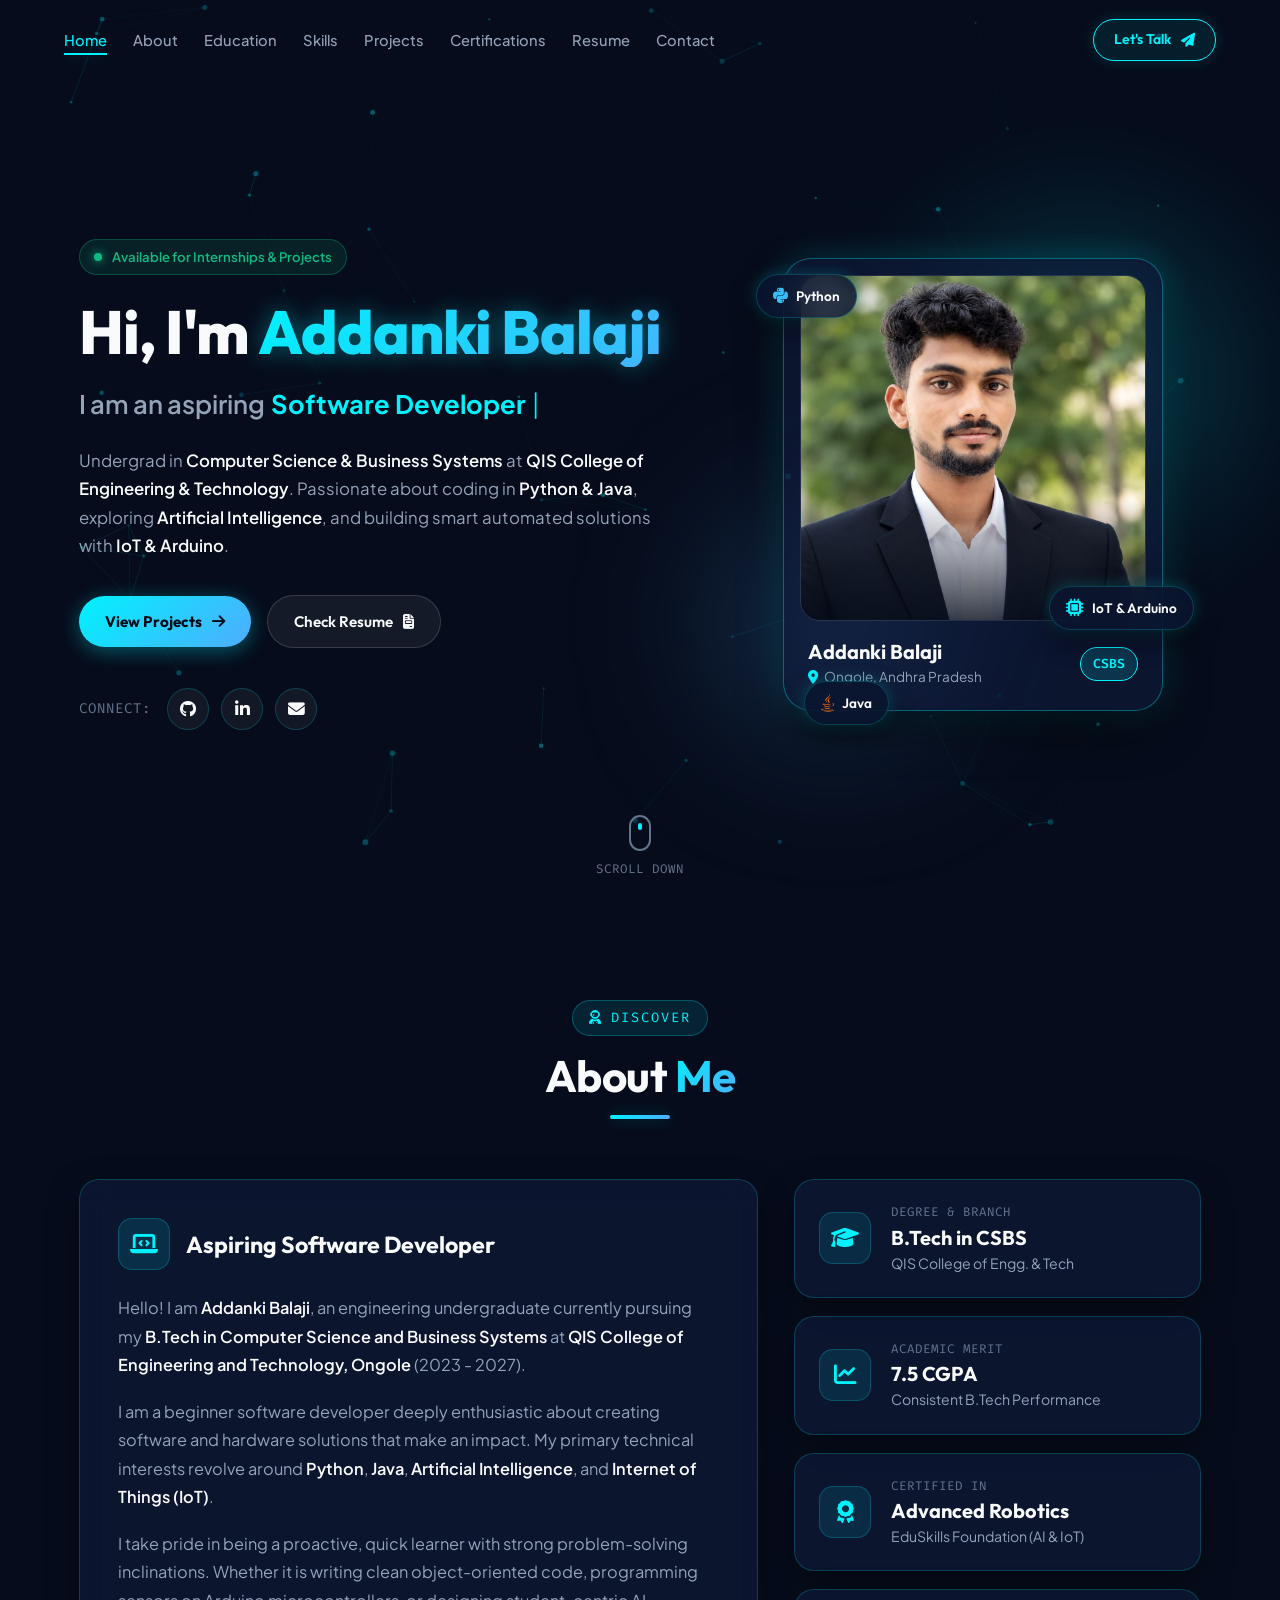
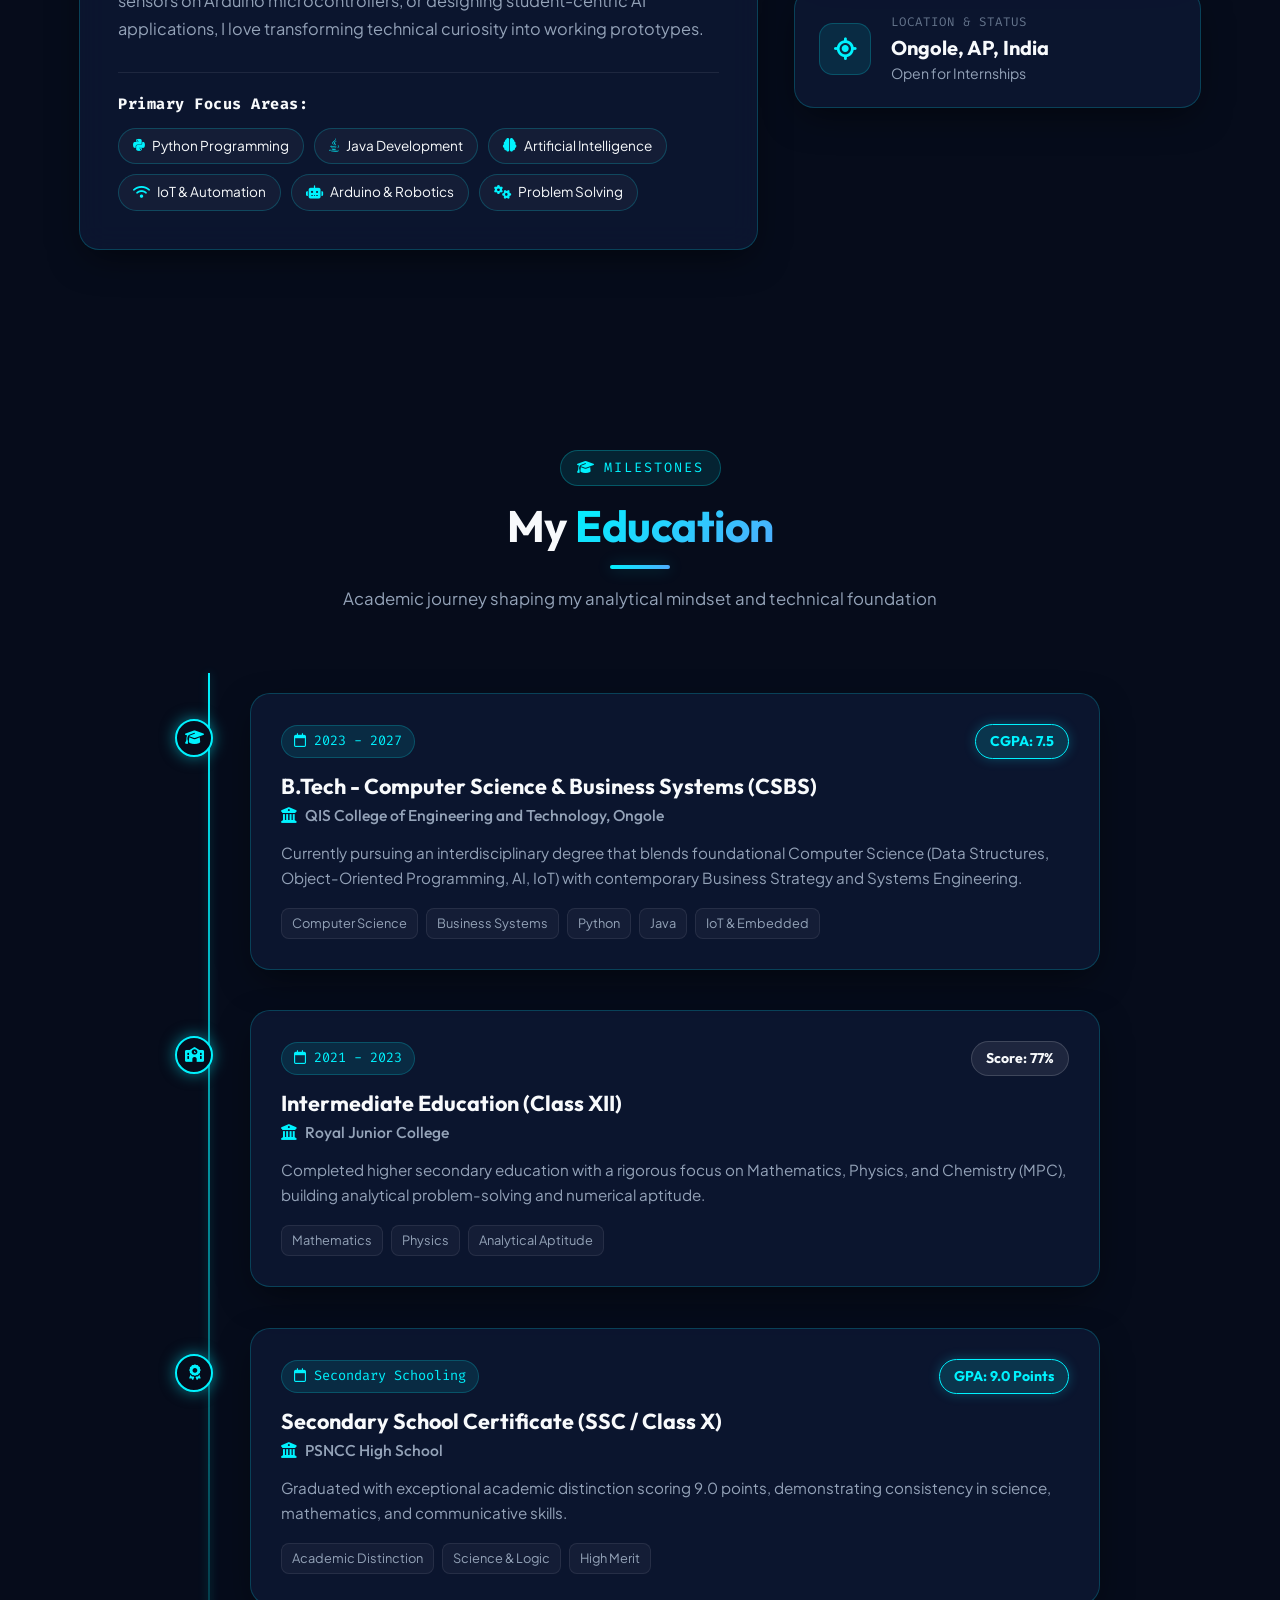
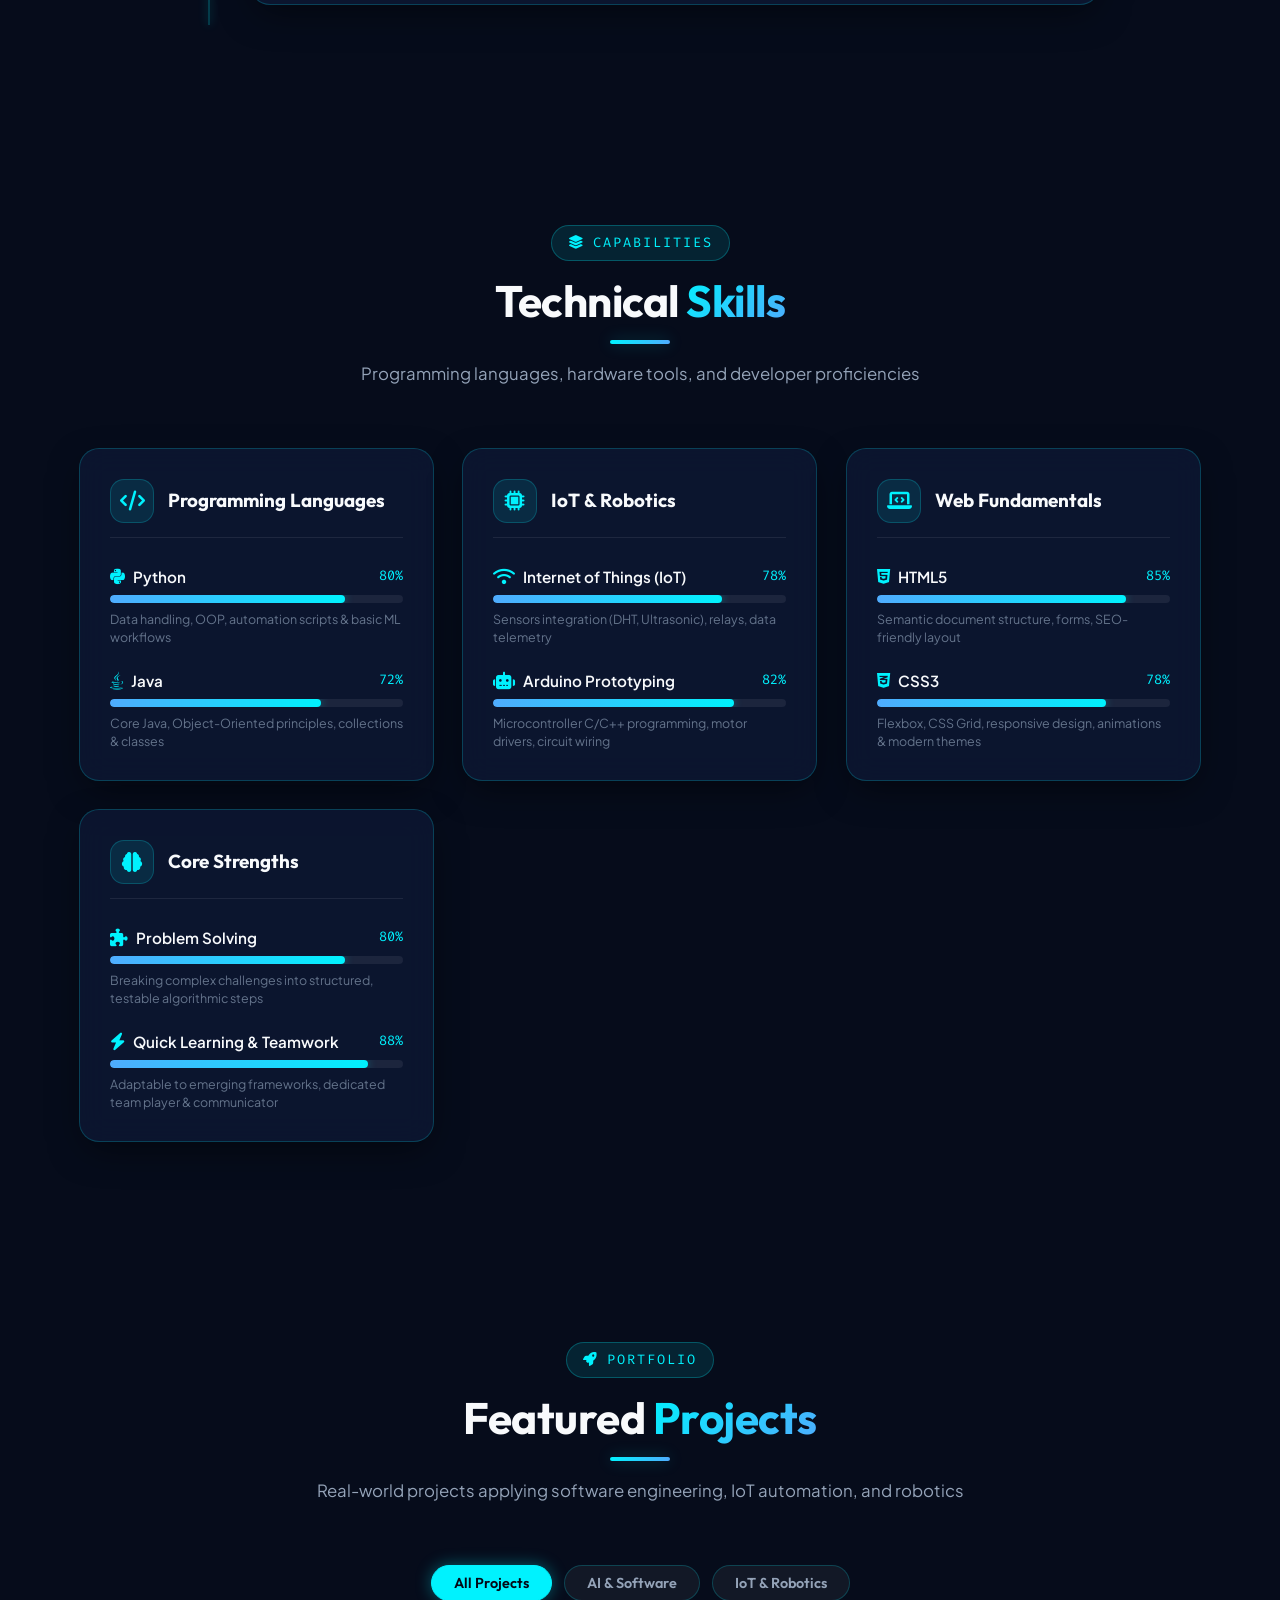
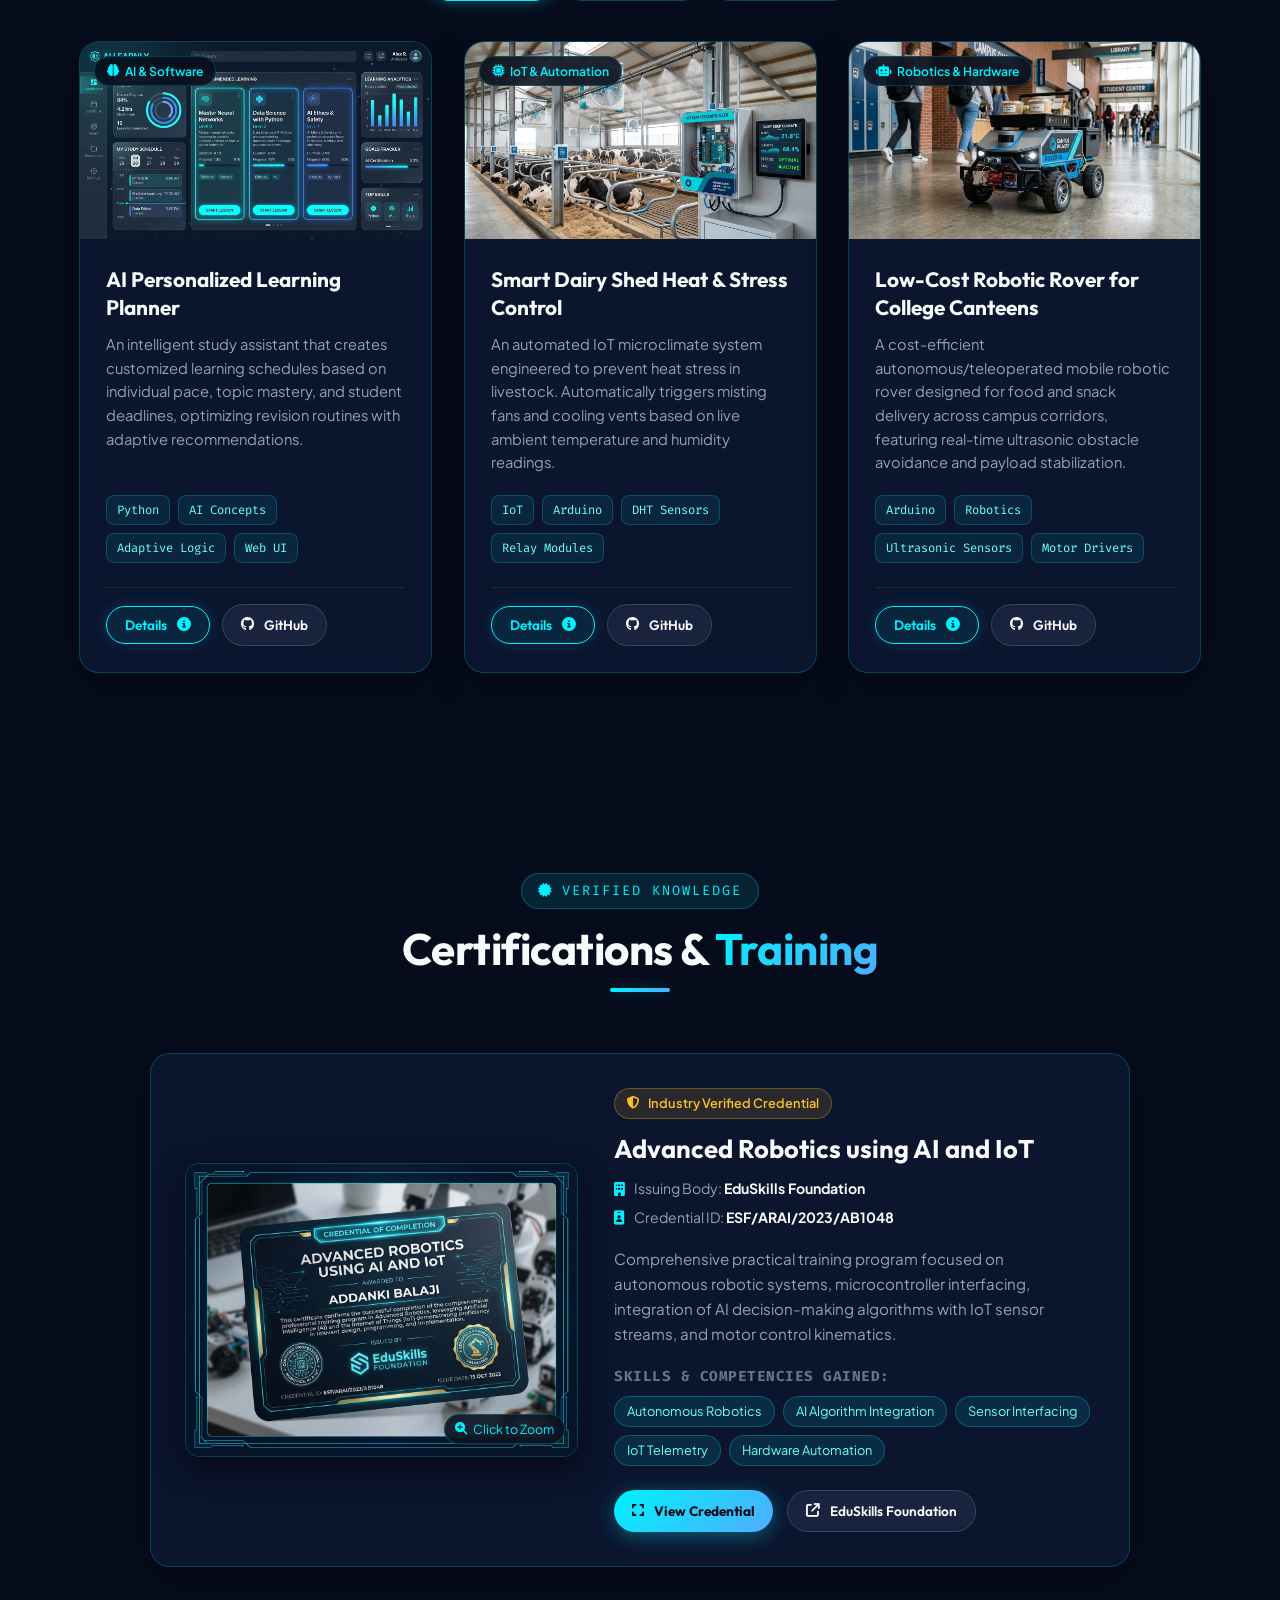
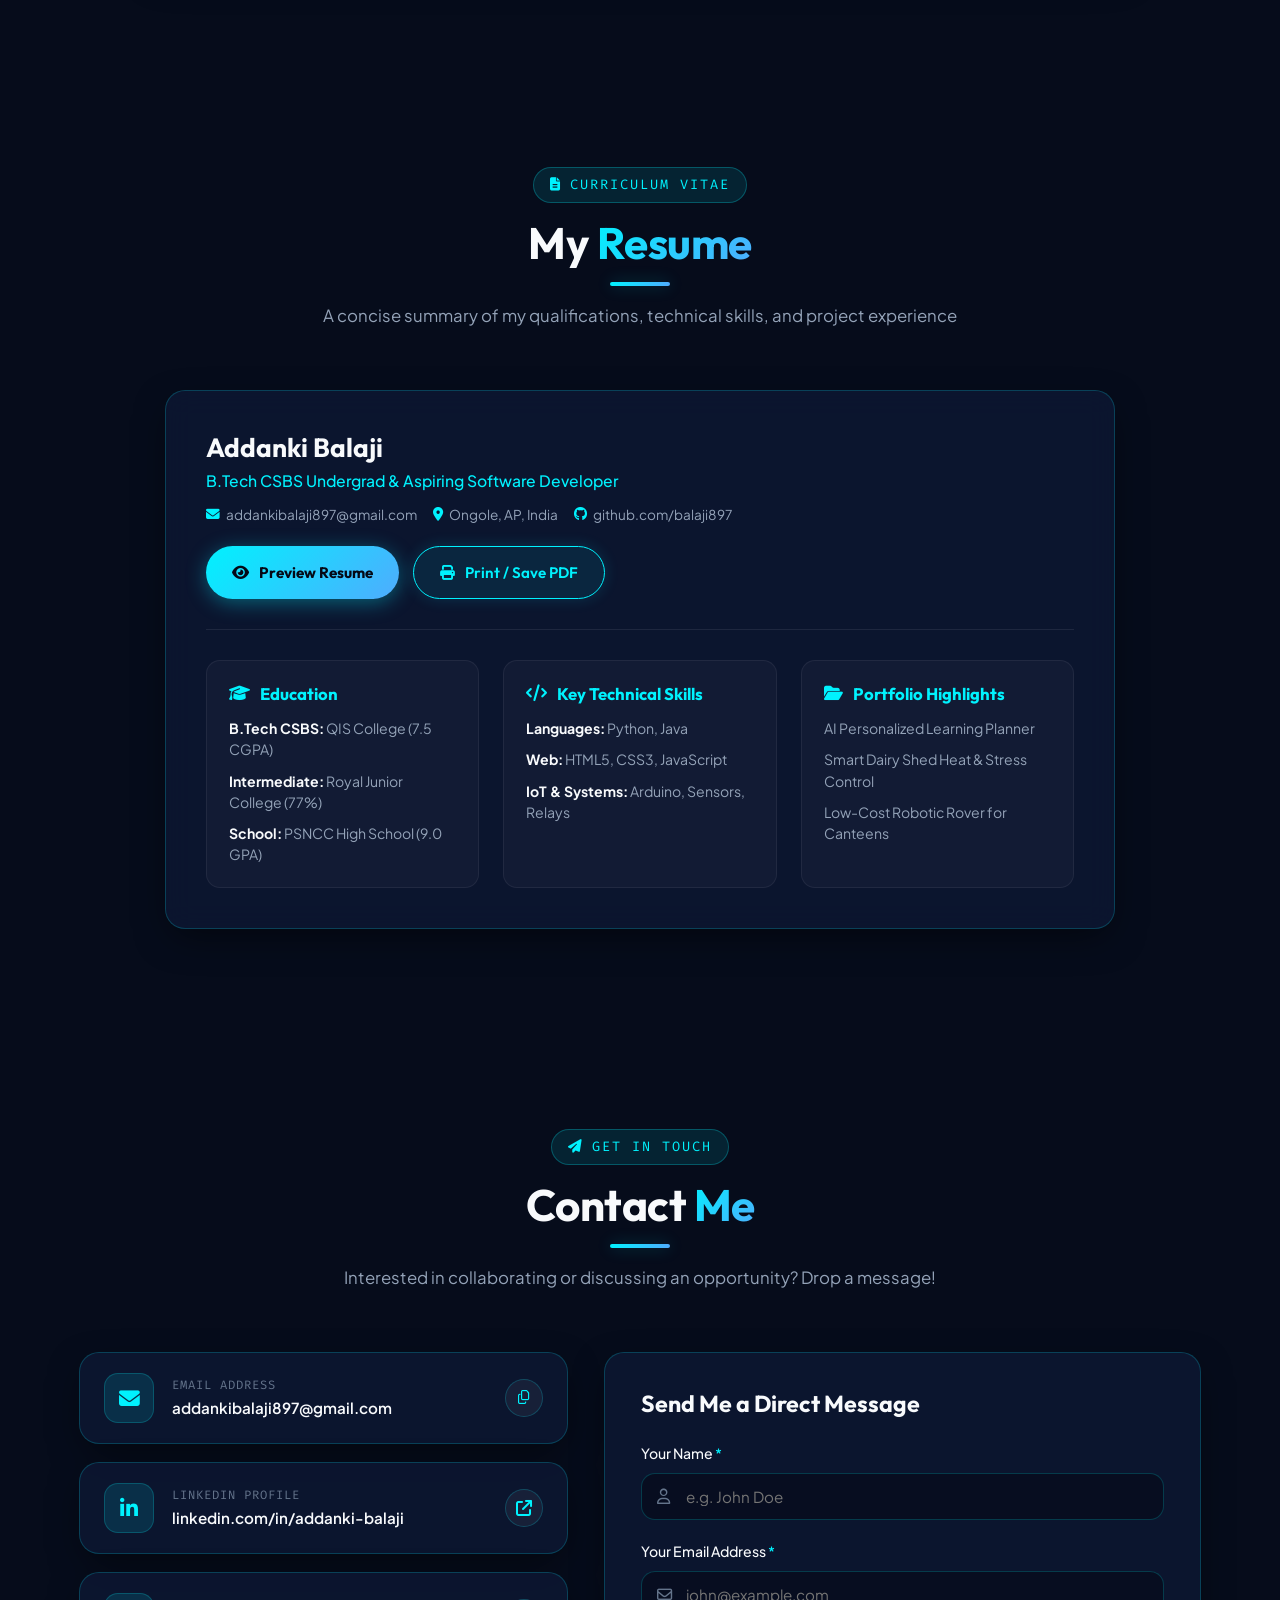
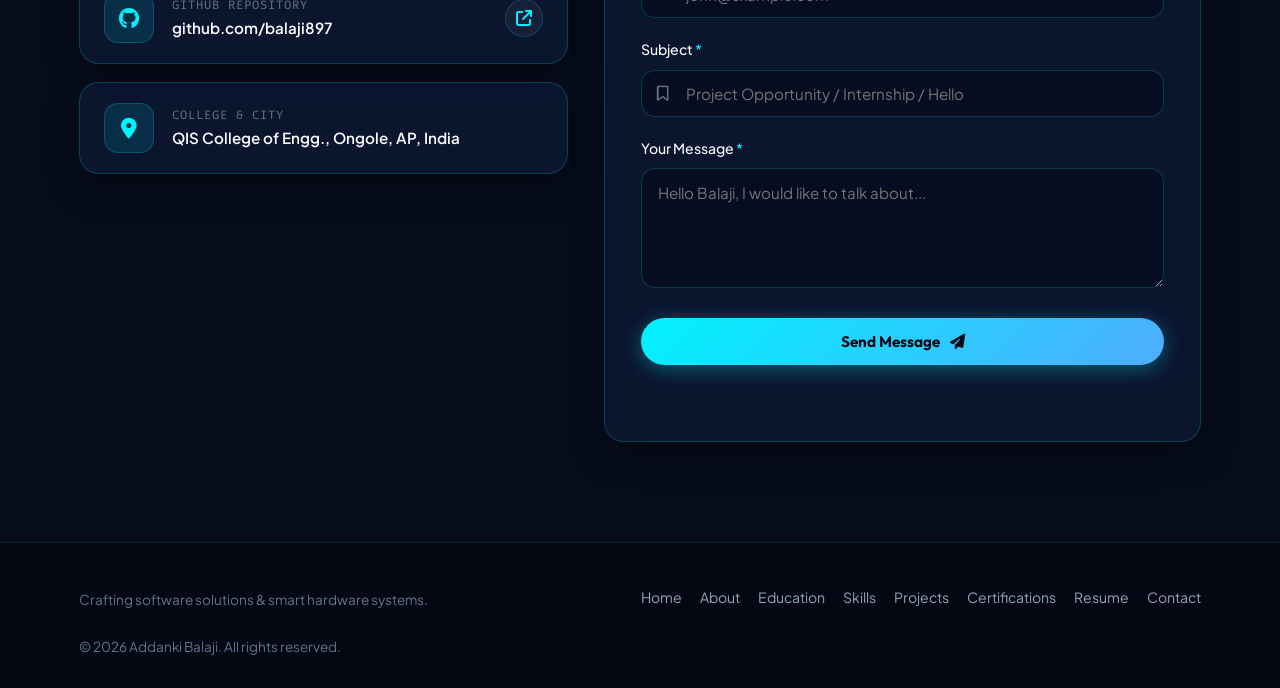
==== commit 08ee4586: "Remove Balaji.dev logo from header and footer" ====
--- a/index.html
+++ b/index.html
@@ -43,13 +43,6 @@
   <!-- Navigation Bar -->
   <header class="site-header" id="header">
     <div class="header-container">
-      <a href="#home" class="logo">
-        <span class="logo-bracket">&lt;</span>
-        <span class="logo-name">Balaji</span>
-        <span class="logo-cyan">.dev</span>
-        <span class="logo-bracket">/&gt;</span>
-      </a>
-
       <!-- Desktop Nav -->
       <nav class="desktop-nav" aria-label="Main Navigation">
         <ul class="nav-links">
@@ -958,12 +951,6 @@
   <footer class="site-footer">
     <div class="container footer-container">
       <div class="footer-left">
-        <a href="#home" class="logo">
-          <span class="logo-bracket">&lt;</span>
-          <span class="logo-name">Balaji</span>
-          <span class="logo-cyan">.dev</span>
-          <span class="logo-bracket">/&gt;</span>
-        </a>
         <p class="footer-tagline">Crafting software solutions & smart hardware systems.</p>
       </div>
 
--- a/css/style.css
+++ b/css/style.css
@@ -375,6 +375,7 @@
   display: flex;
   align-items: center;
   gap: 15px;
+  margin-left: auto;
 }
 
 .header-cta {
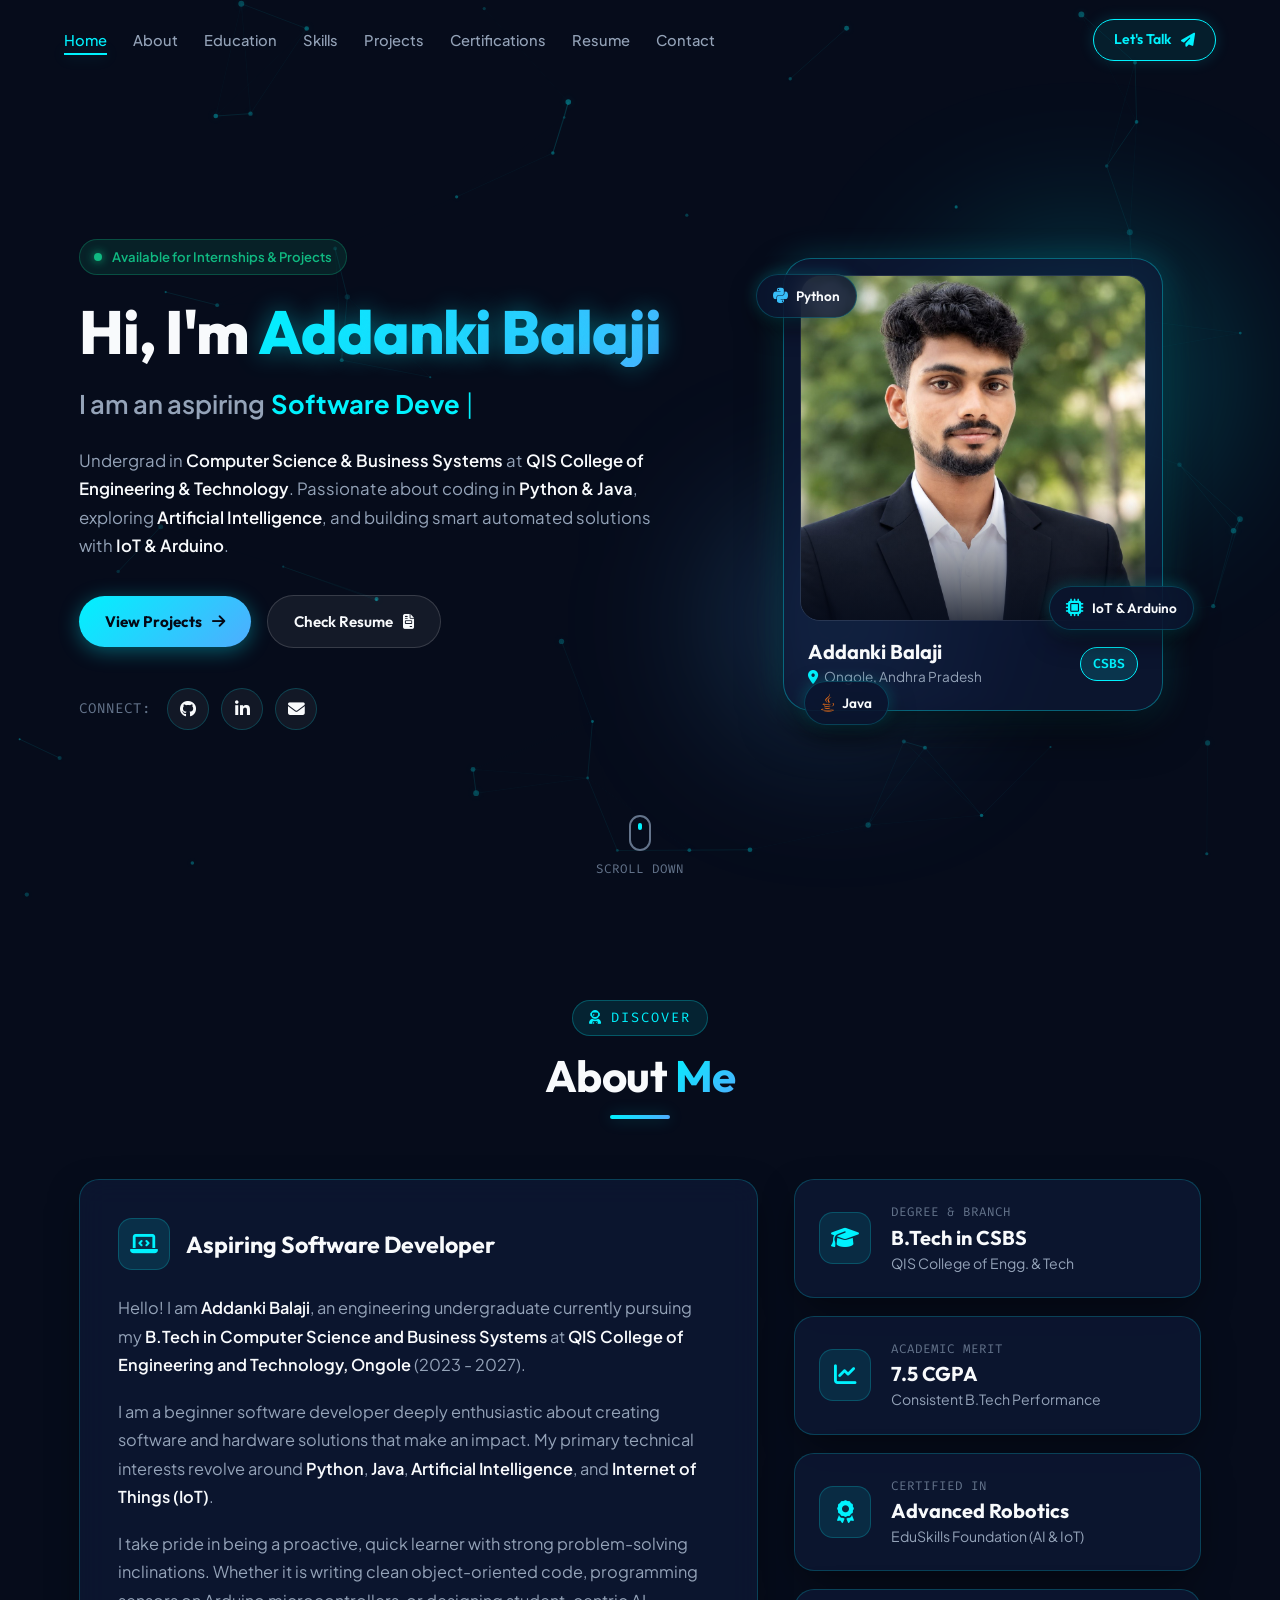
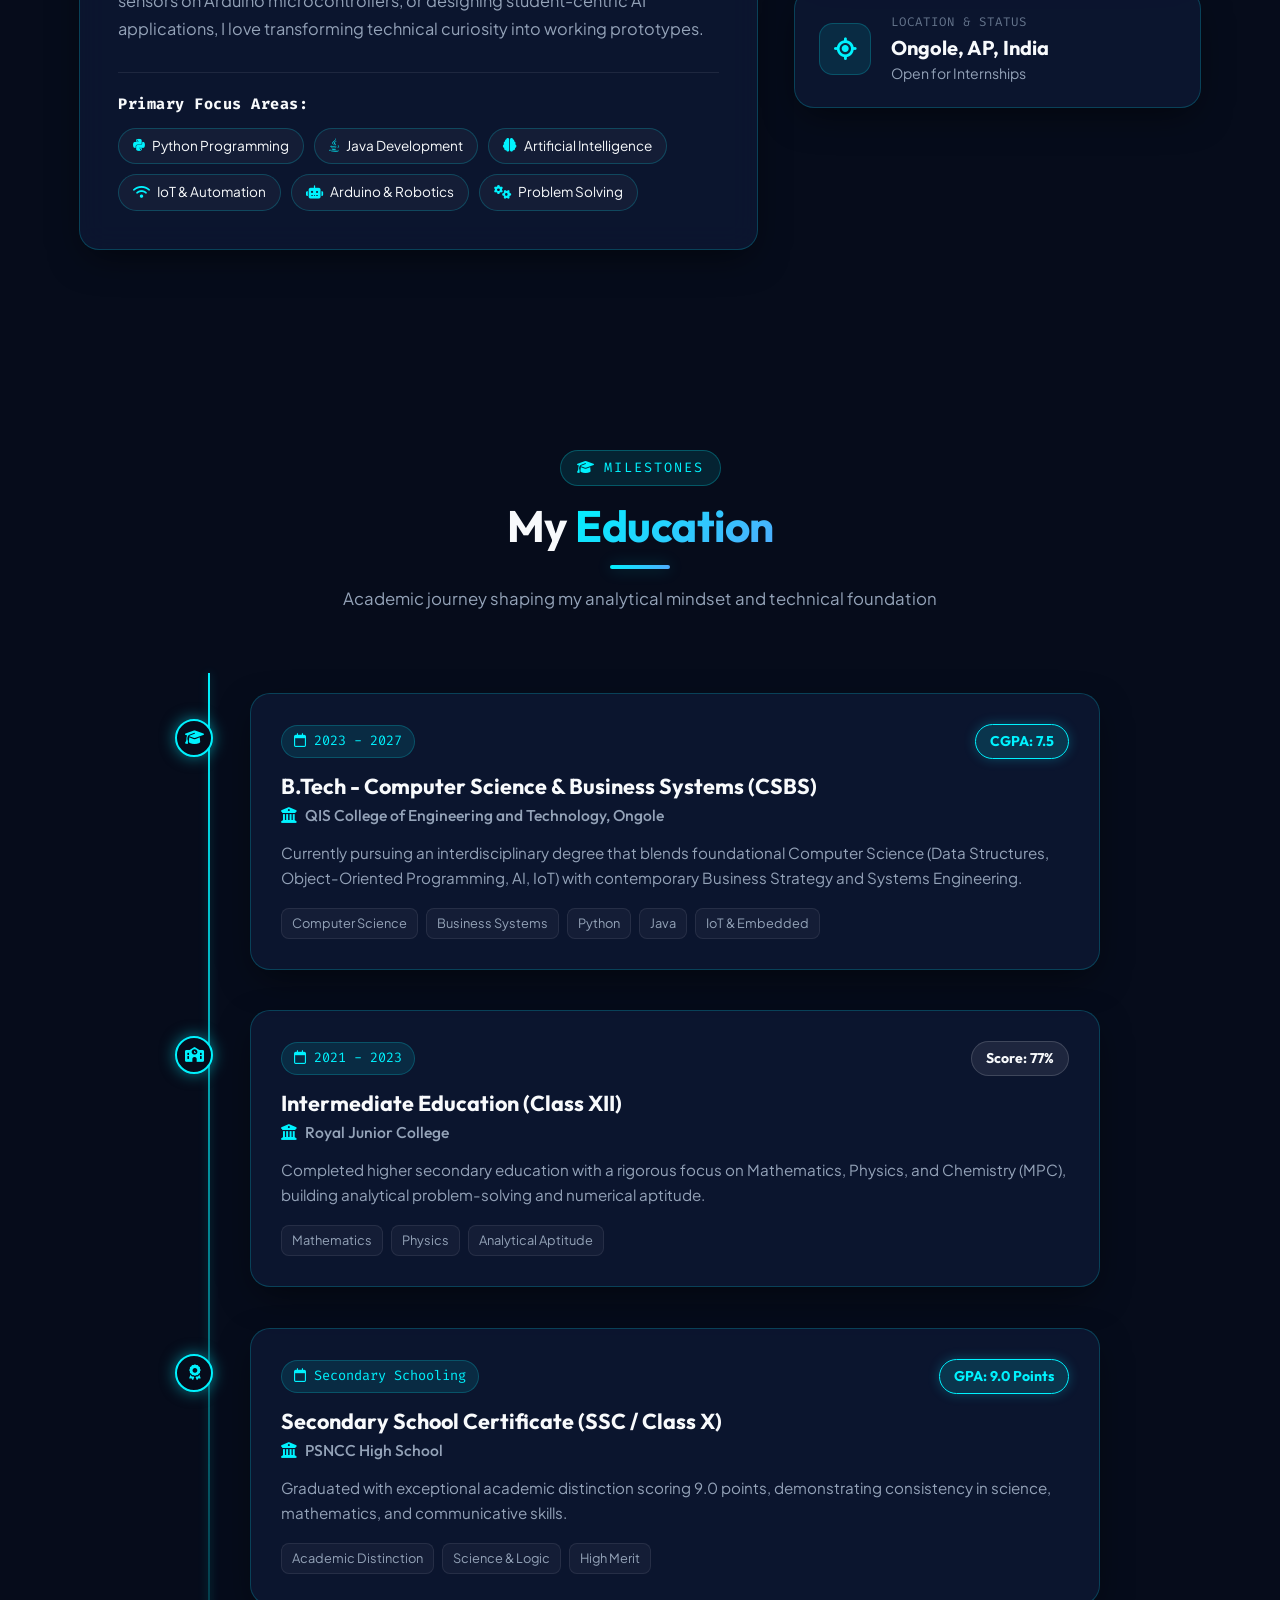
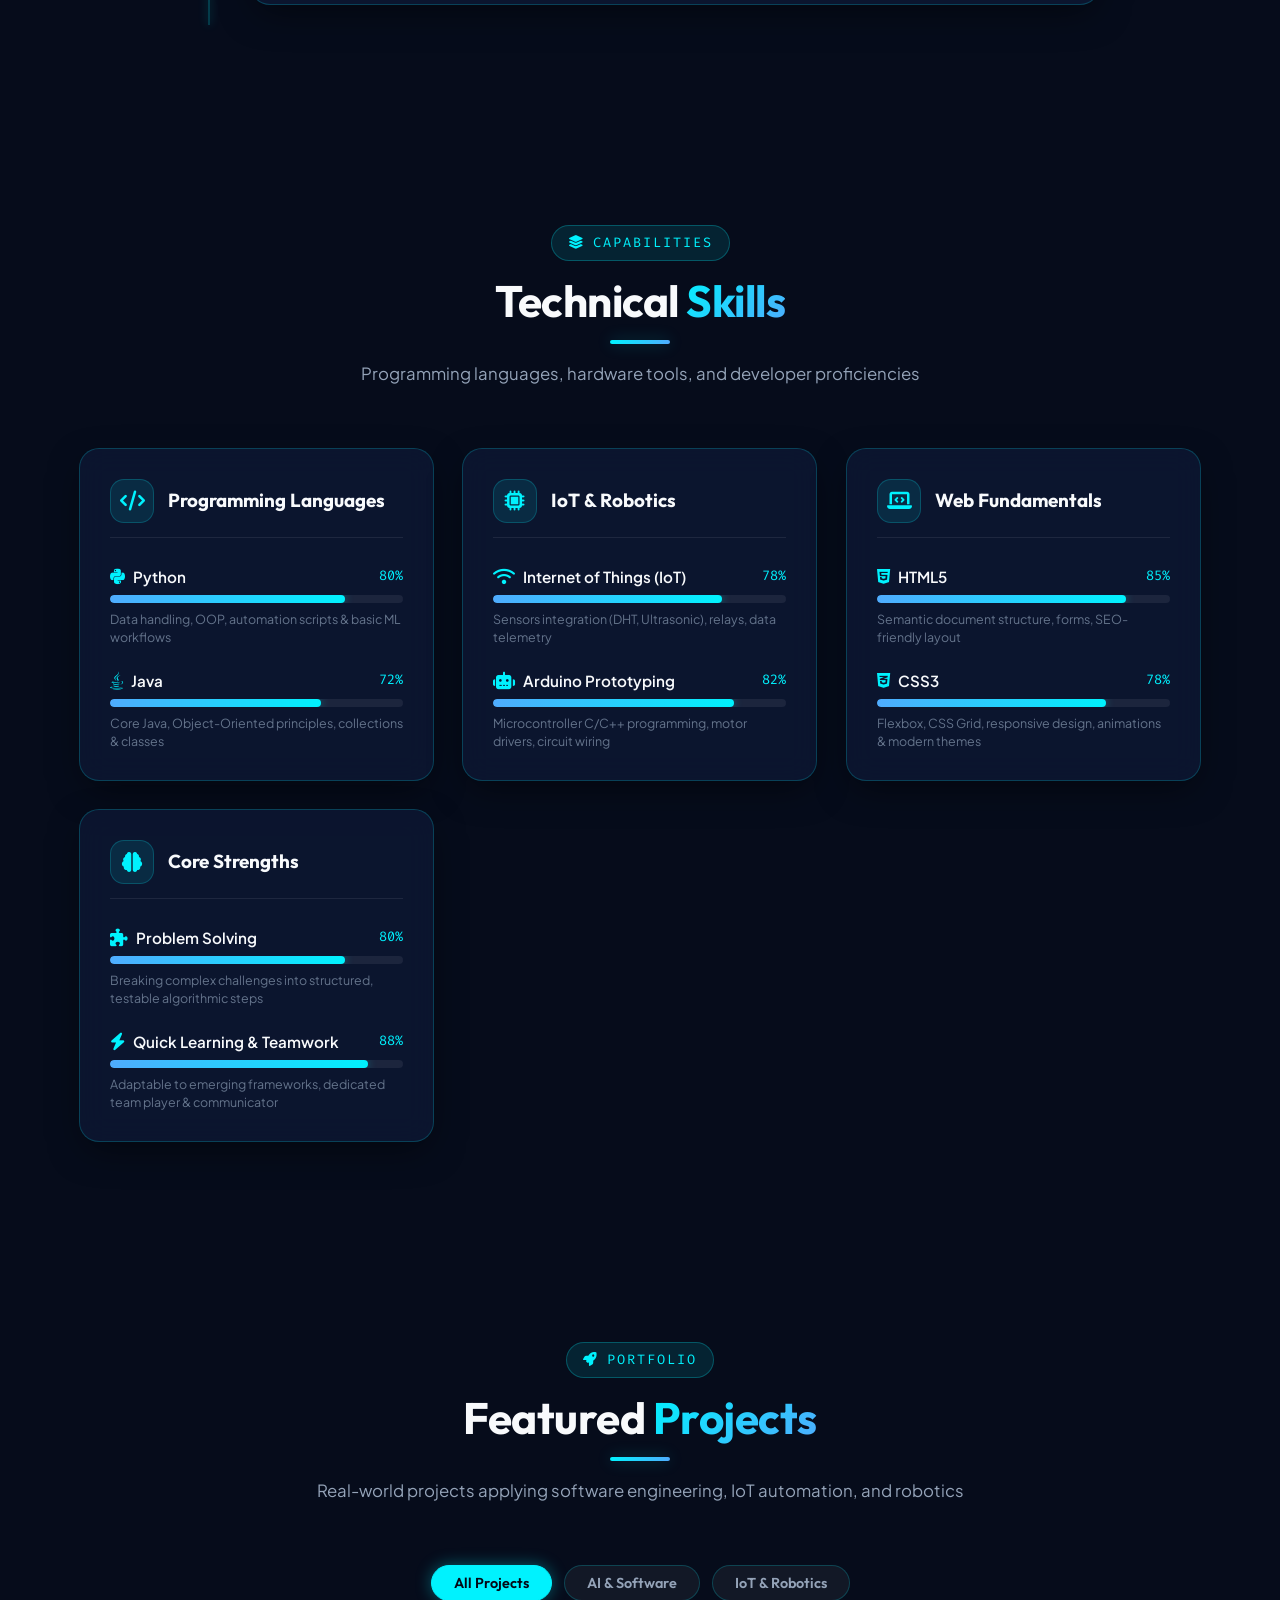
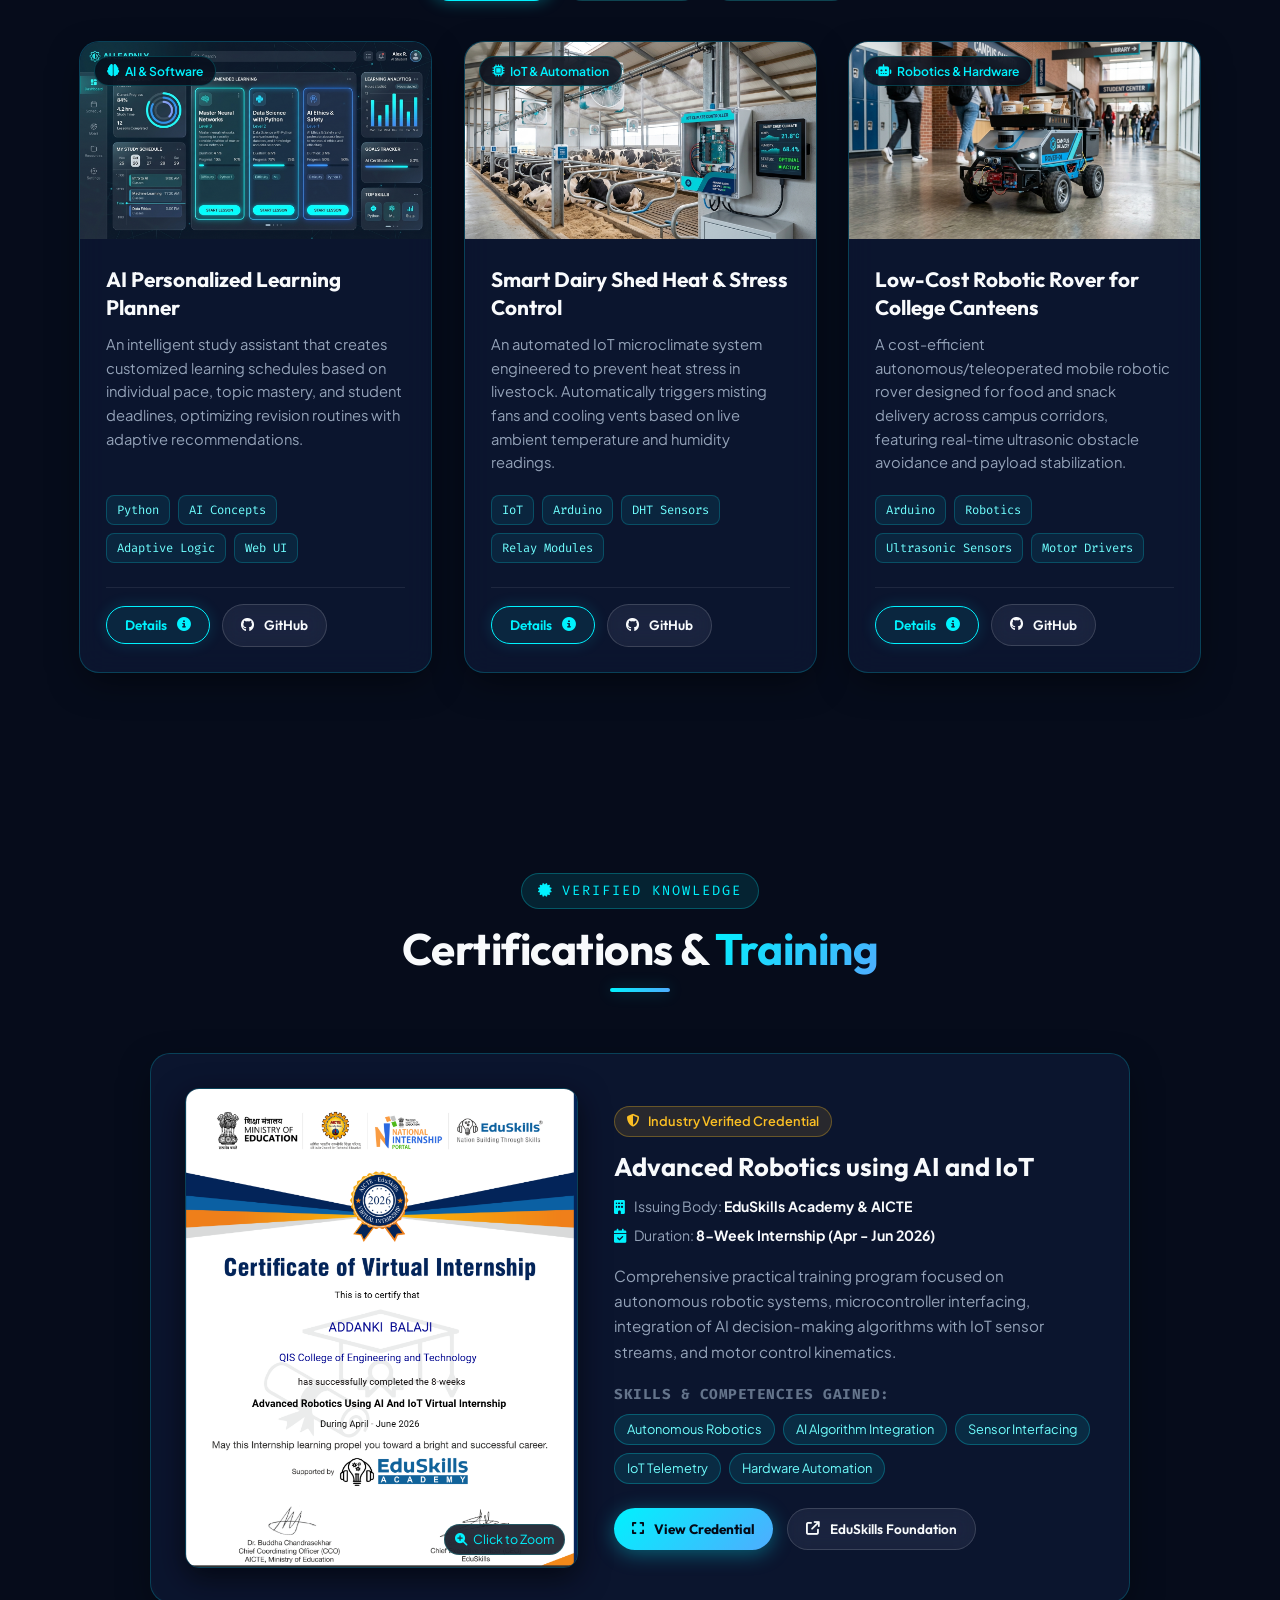
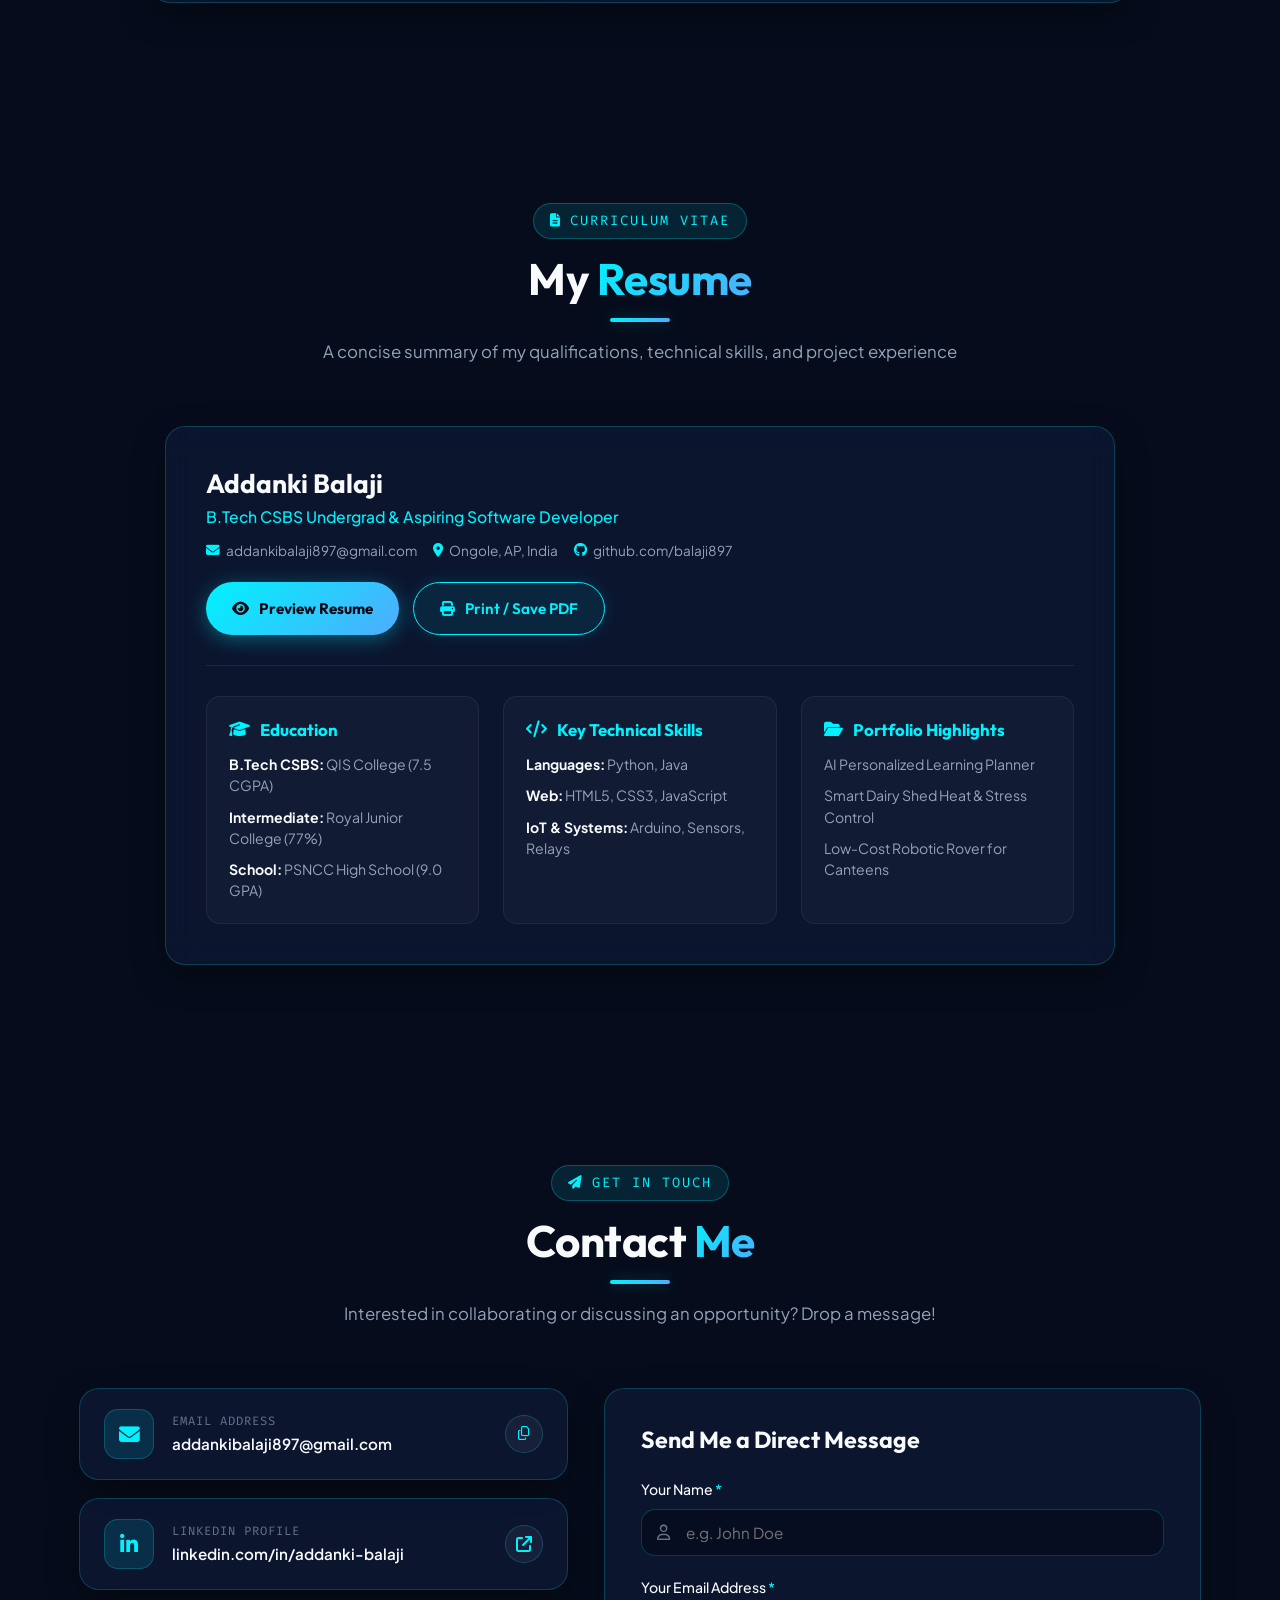
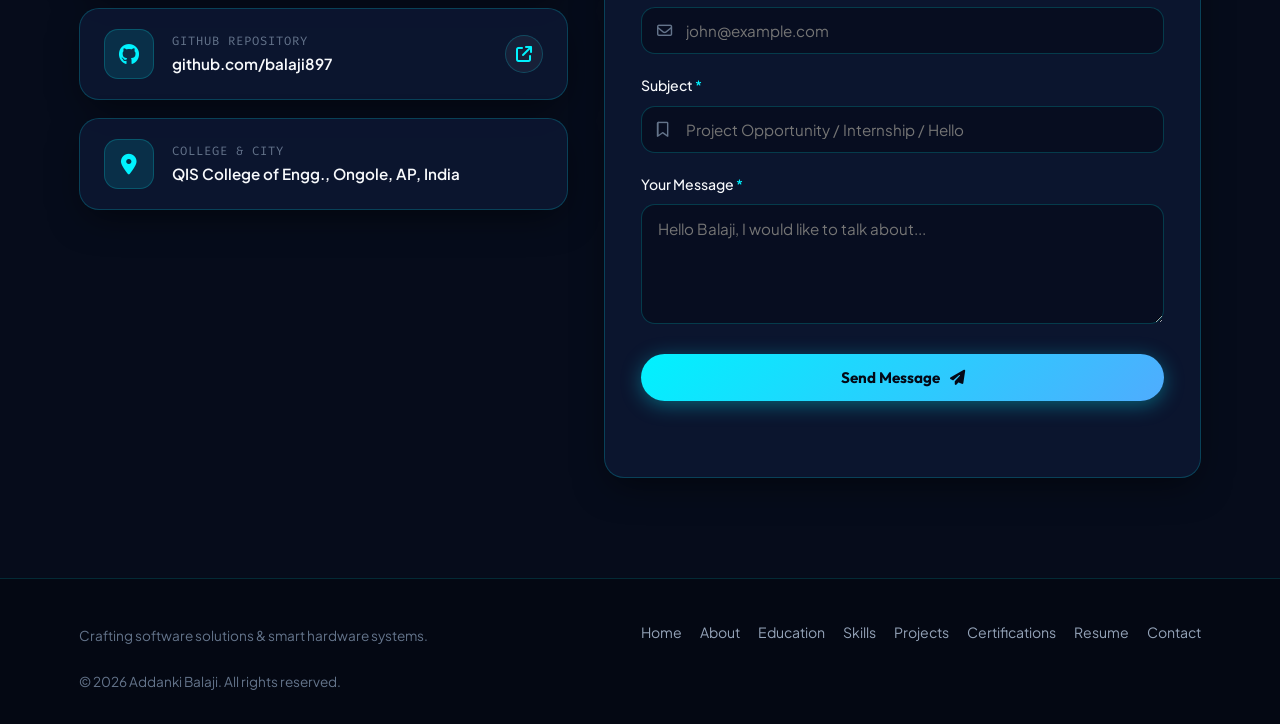
==== commit d011555d: "Add official EduSkills Virtual Internship certificate in Advanced Robotics using AI and IoT" ====
--- a/index.html
+++ b/index.html
@@ -705,7 +705,7 @@
 
           <div class="cert-card glass-panel">
             <div class="cert-image-side">
-              <img src="assets/images/cert-robotics.jpg" alt="EduSkills Advanced Robotics Certificate"
+              <img src="assets/images/cert-robotics.png" alt="EduSkills Advanced Robotics Certificate"
                 class="cert-preview-img" id="cert-clickable-img">
               <div class="cert-zoom-hint"><i class="fa-solid fa-magnifying-glass-plus"></i> Click to Zoom</div>
             </div>
@@ -718,8 +718,8 @@
               <h3 class="cert-title">Advanced Robotics using AI and IoT</h3>
 
               <div class="cert-issuer-meta">
-                <span><i class="fa-solid fa-building"></i> Issuing Body: <strong>EduSkills Foundation</strong></span>
-                <span><i class="fa-solid fa-id-badge"></i> Credential ID: <strong>ESF/ARAI/2023/AB1048</strong></span>
+                <span><i class="fa-solid fa-building"></i> Issuing Body: <strong>EduSkills Academy & AICTE</strong></span>
+                <span><i class="fa-solid fa-calendar-check"></i> Duration: <strong>8-Week Internship (Apr - Jun 2026)</strong></span>
               </div>
 
               <p class="cert-summary">
@@ -996,11 +996,11 @@
     <div class="modal-content glass-panel cert-modal-dialog">
       <button class="modal-close-btn" id="close-cert-modal" aria-label="Close modal">&times;</button>
       <div class="cert-modal-body">
-        <img src="assets/images/cert-robotics.jpg" alt="Advanced Robotics using AI and IoT - EduSkills"
+        <img src="assets/images/cert-robotics.png" alt="Advanced Robotics using AI and IoT - EduSkills Virtual Internship"
           class="cert-modal-img">
         <div class="cert-modal-caption">
-          <h3>Advanced Robotics using AI and IoT</h3>
-          <p>Issued by EduSkills Foundation to Addanki Balaji</p>
+          <h3>Advanced Robotics Using AI And IoT Virtual Internship</h3>
+          <p>Issued by EduSkills Academy & AICTE (Ministry of Education) to Addanki Balaji</p>
         </div>
       </div>
     </div>
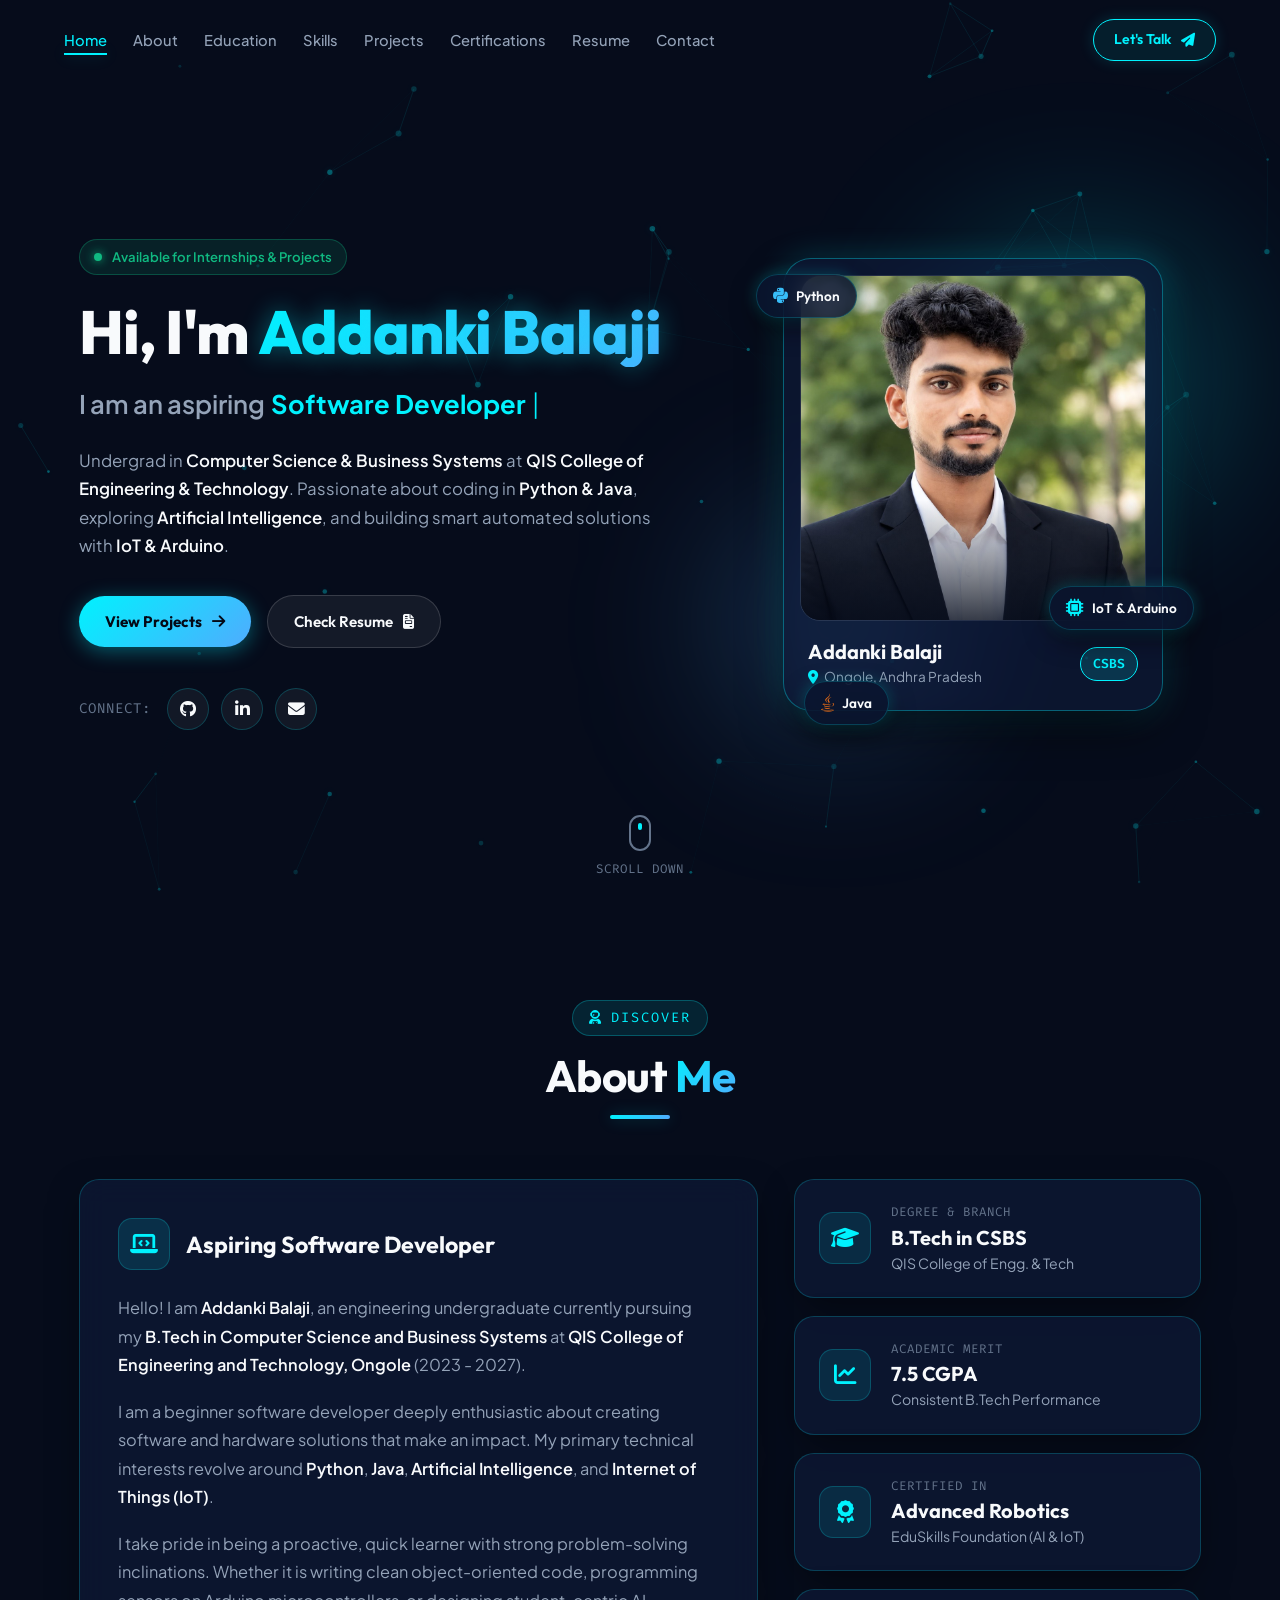
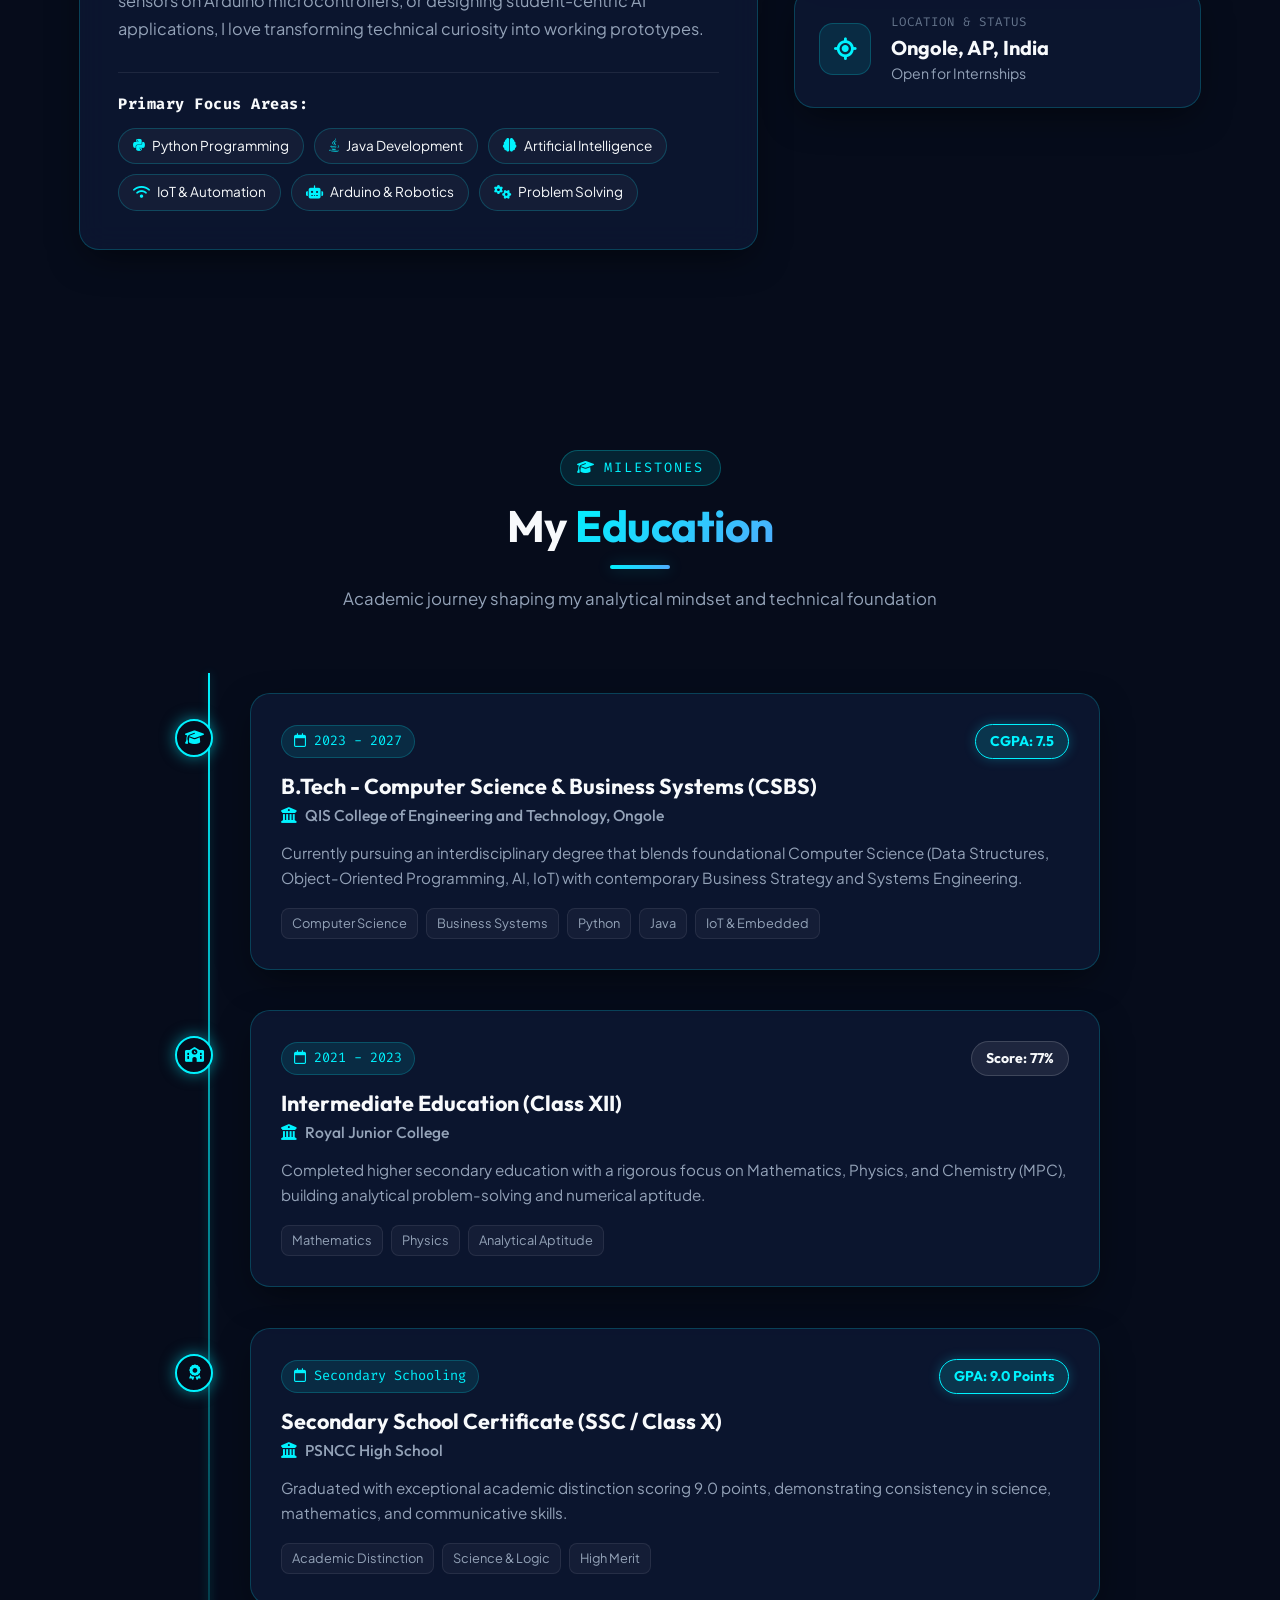
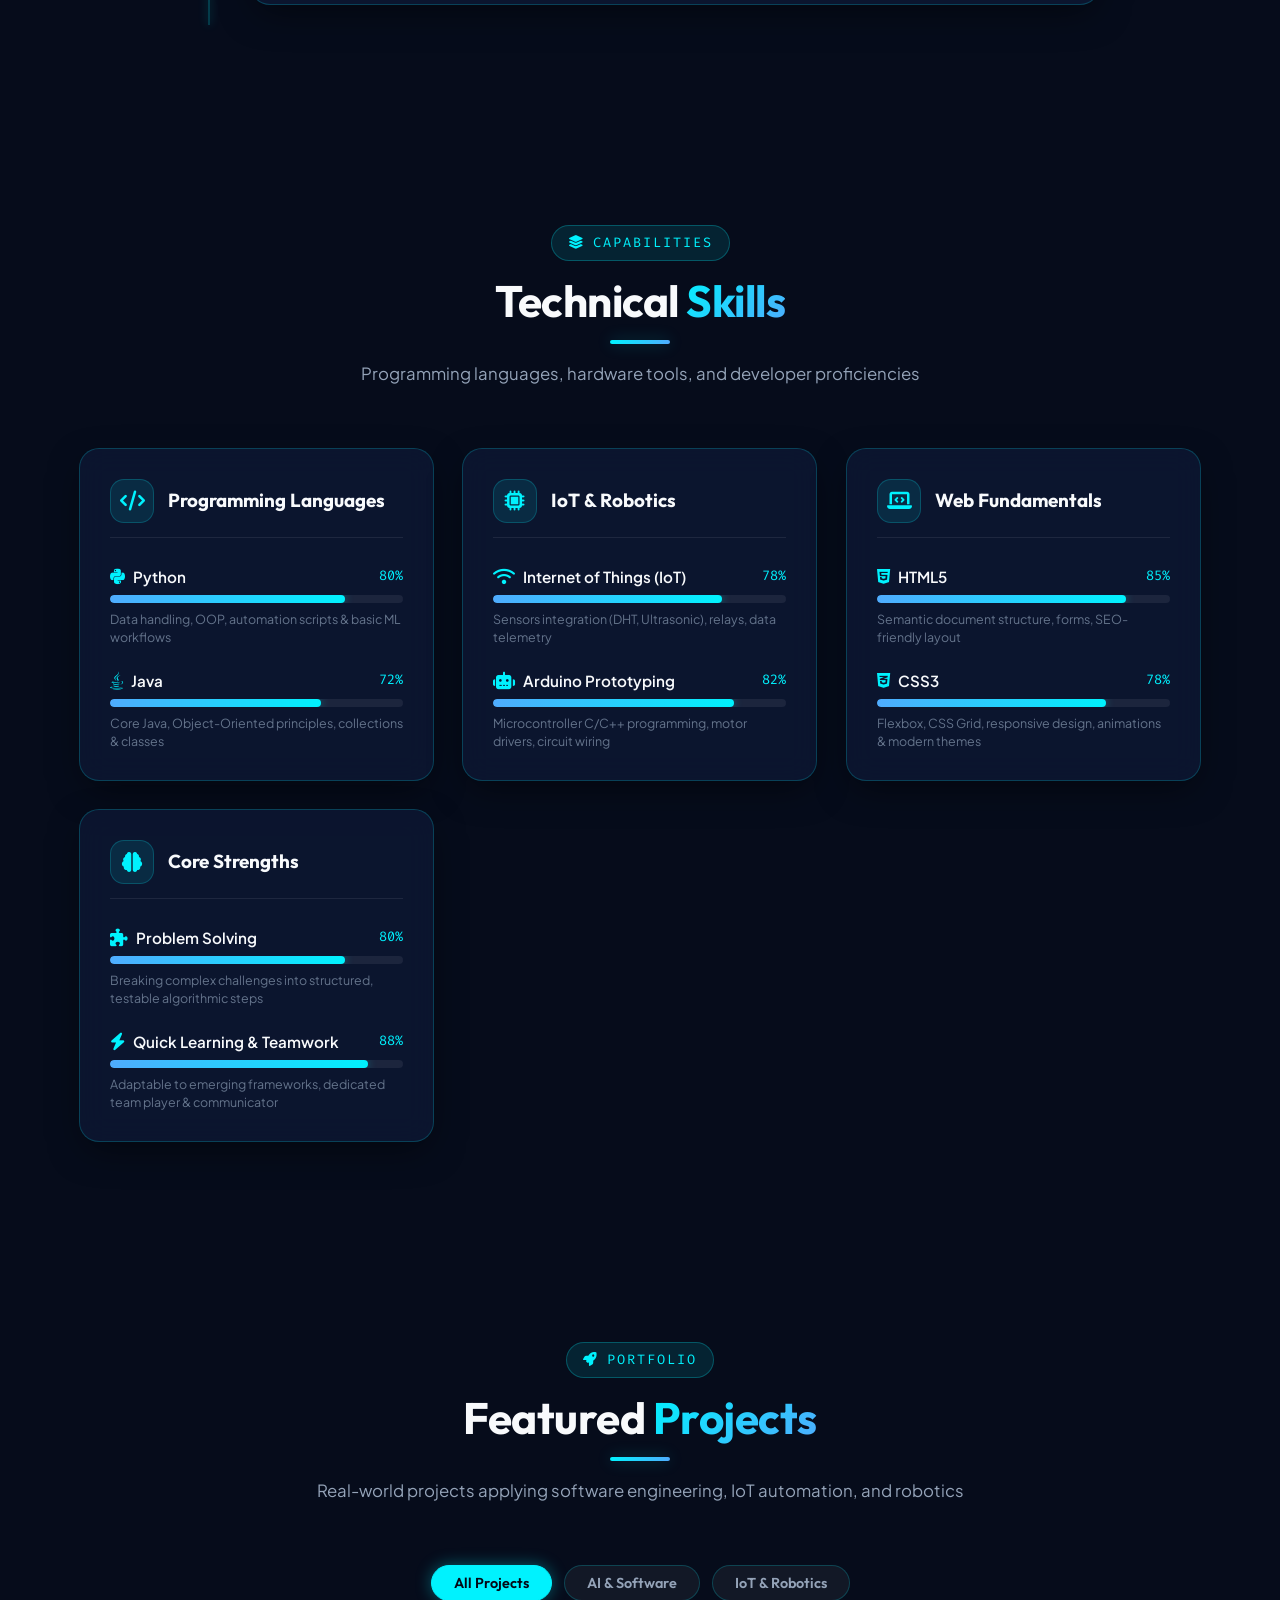
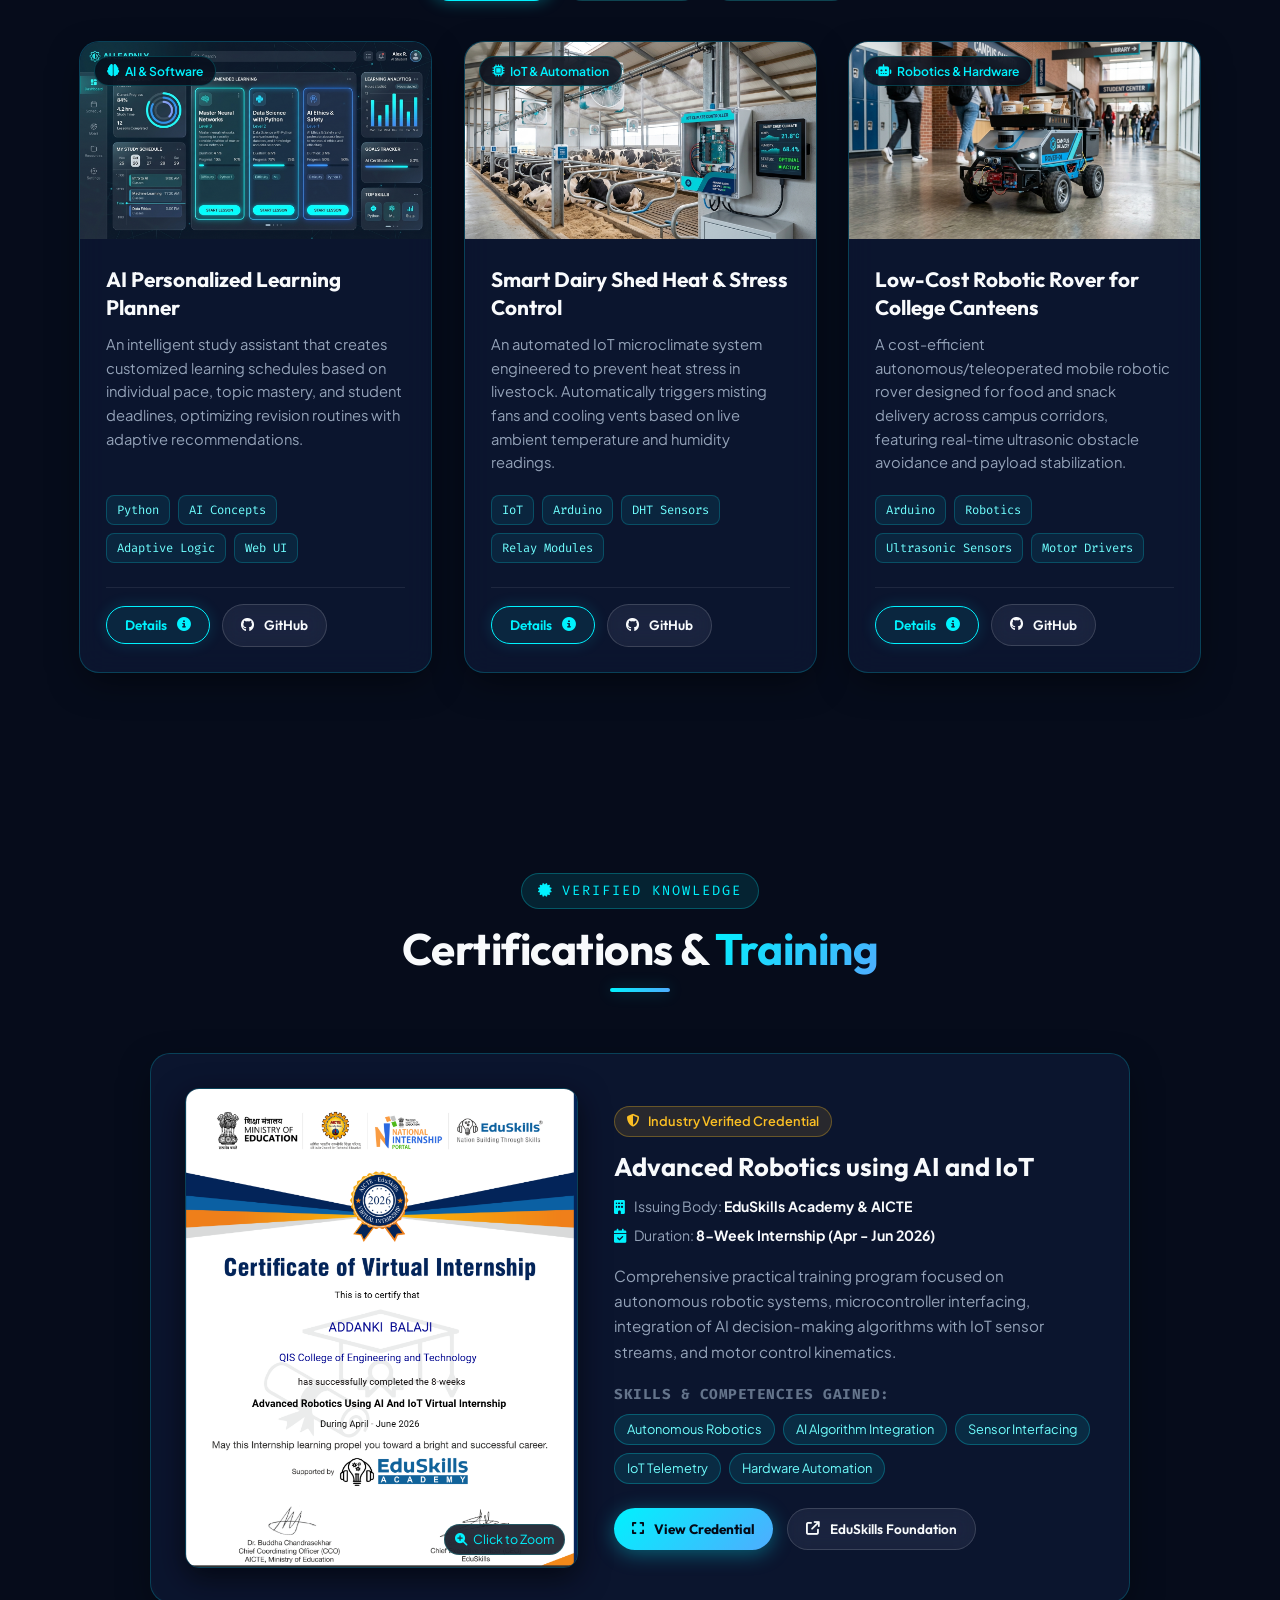
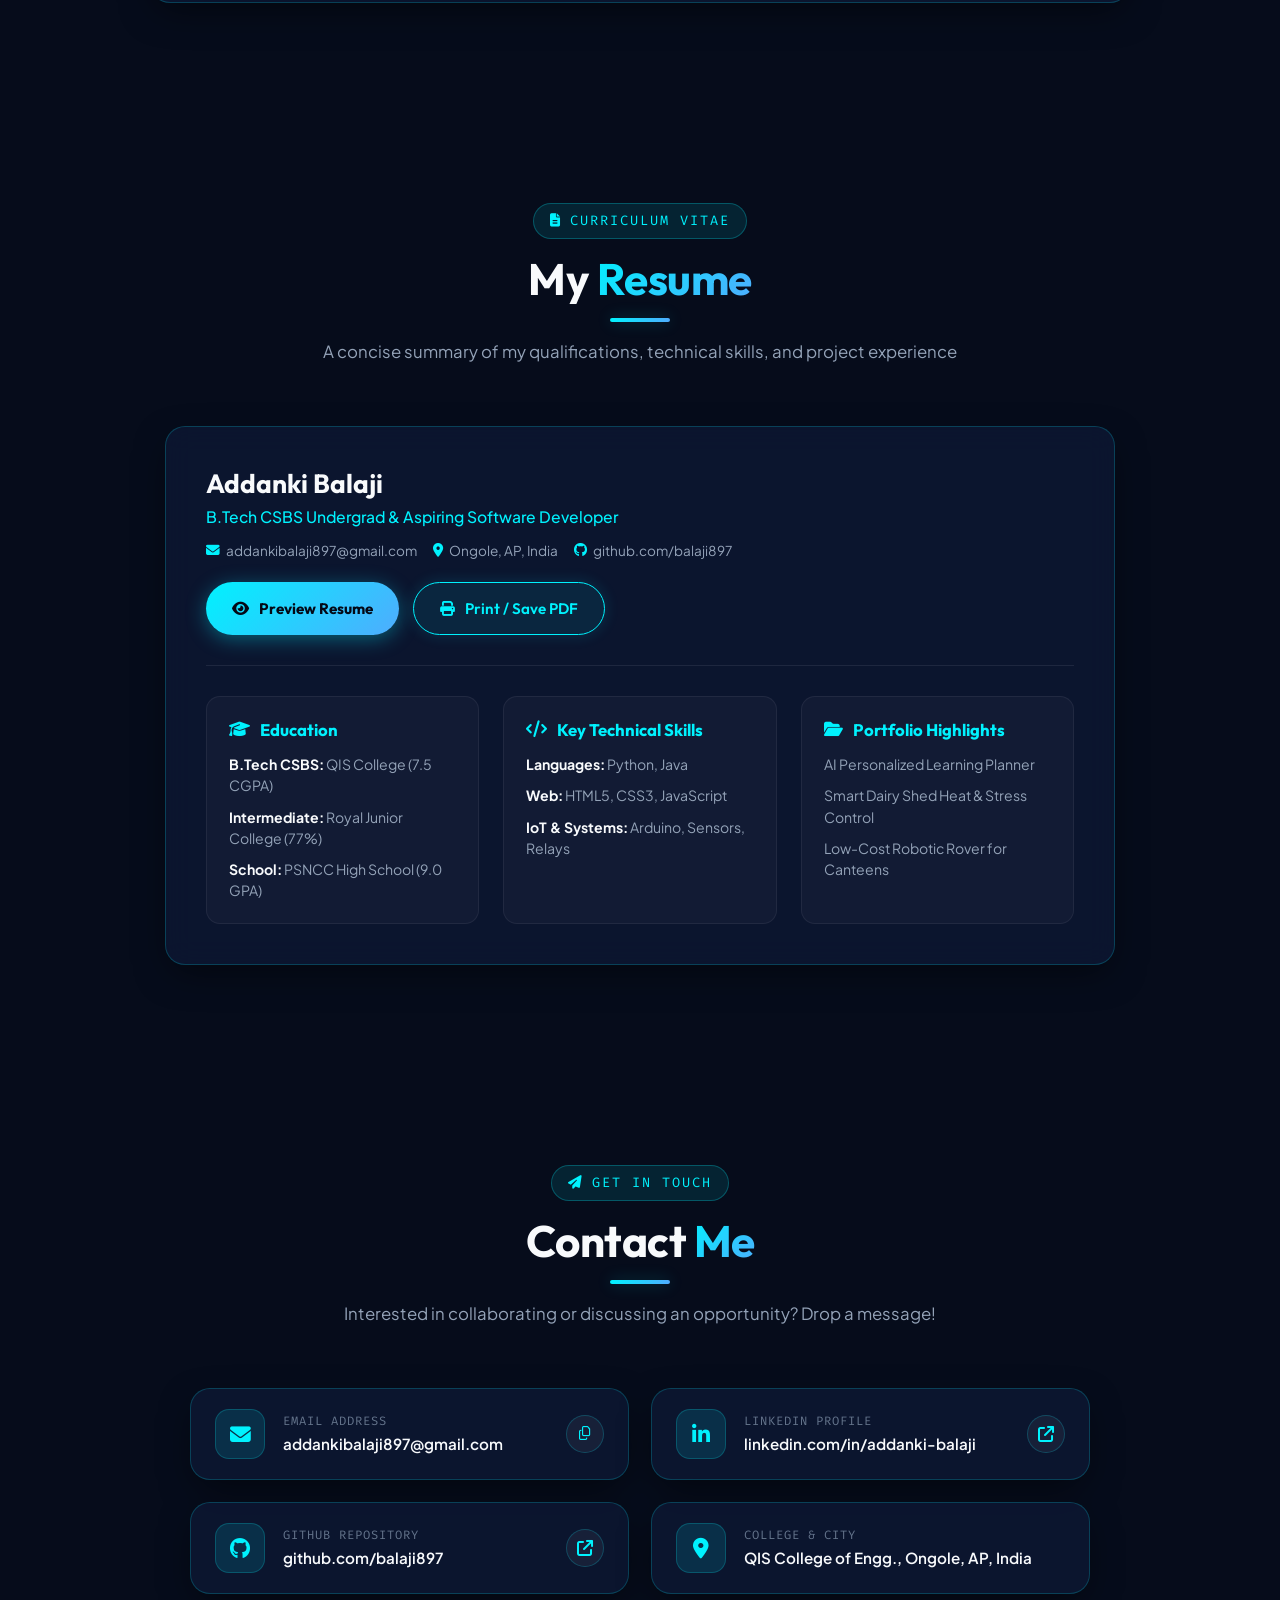
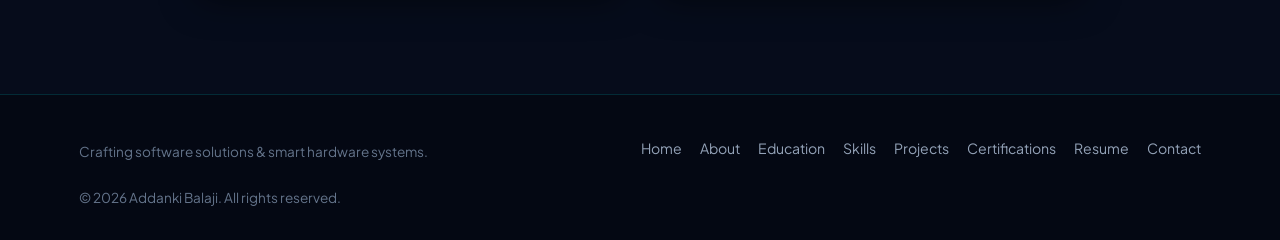
==== commit 46a8ecdf: "Remove Send Me a Direct Message contact form" ====
--- a/index.html
+++ b/index.html
@@ -838,107 +838,55 @@
           <p class="section-subtitle">Interested in collaborating or discussing an opportunity? Drop a message!</p>
         </div>
 
-        <div class="contact-grid">
-
-          <!-- Contact Info Cards -->
-          <div class="contact-info-column" data-reveal="fade-right">
-
-            <div class="contact-card glass-panel">
-              <div class="contact-icon"><i class="fa-solid fa-envelope"></i></div>
-              <div class="contact-text">
-                <span class="contact-label">Email Address</span>
-                <a href="mailto:addankibalaji897@gmail.com" class="contact-value"
-                  id="email-text">addankibalaji897@gmail.com</a>
-              </div>
-              <button class="btn-copy" id="copy-email-btn" title="Copy Email to Clipboard">
-                <i class="fa-regular fa-copy"></i>
-              </button>
-            </div>
-
-            <div class="contact-card glass-panel">
-              <div class="contact-icon"><i class="fa-brands fa-linkedin-in"></i></div>
-              <div class="contact-text">
-                <span class="contact-label">LinkedIn Profile</span>
-                <a href="https://www.linkedin.com/in/addanki-balaji-a219062a4/" target="_blank"
-                  rel="noopener noreferrer" class="contact-value">
-                  linkedin.com/in/addanki-balaji
-                </a>
-              </div>
-              <a href="https://www.linkedin.com/in/addanki-balaji-a219062a4/" target="_blank" rel="noopener noreferrer"
-                class="btn-copy" title="Open LinkedIn">
-                <i class="fa-solid fa-arrow-up-right-from-square"></i>
+        <div class="contact-grid" data-reveal="fade-up">
+
+          <div class="contact-card glass-panel">
+            <div class="contact-icon"><i class="fa-solid fa-envelope"></i></div>
+            <div class="contact-text">
+              <span class="contact-label">Email Address</span>
+              <a href="mailto:addankibalaji897@gmail.com" class="contact-value"
+                id="email-text">addankibalaji897@gmail.com</a>
+            </div>
+            <button class="btn-copy" id="copy-email-btn" title="Copy Email to Clipboard">
+              <i class="fa-regular fa-copy"></i>
+            </button>
+          </div>
+
+          <div class="contact-card glass-panel">
+            <div class="contact-icon"><i class="fa-brands fa-linkedin-in"></i></div>
+            <div class="contact-text">
+              <span class="contact-label">LinkedIn Profile</span>
+              <a href="https://www.linkedin.com/in/addanki-balaji-a219062a4/" target="_blank"
+                rel="noopener noreferrer" class="contact-value">
+                linkedin.com/in/addanki-balaji
               </a>
             </div>
-
-            <div class="contact-card glass-panel">
-              <div class="contact-icon"><i class="fa-brands fa-github"></i></div>
-              <div class="contact-text">
-                <span class="contact-label">GitHub Repository</span>
-                <a href="https://github.com/balaji897" target="_blank" rel="noopener noreferrer" class="contact-value">
-                  github.com/balaji897
-                </a>
-              </div>
-              <a href="https://github.com/balaji897" target="_blank" rel="noopener noreferrer" class="btn-copy"
-                title="Open GitHub">
-                <i class="fa-solid fa-arrow-up-right-from-square"></i>
+            <a href="https://www.linkedin.com/in/addanki-balaji-a219062a4/" target="_blank" rel="noopener noreferrer"
+              class="btn-copy" title="Open LinkedIn">
+              <i class="fa-solid fa-arrow-up-right-from-square"></i>
+            </a>
+          </div>
+
+          <div class="contact-card glass-panel">
+            <div class="contact-icon"><i class="fa-brands fa-github"></i></div>
+            <div class="contact-text">
+              <span class="contact-label">GitHub Repository</span>
+              <a href="https://github.com/balaji897" target="_blank" rel="noopener noreferrer" class="contact-value">
+                github.com/balaji897
               </a>
             </div>
-
-            <div class="contact-card glass-panel">
-              <div class="contact-icon"><i class="fa-solid fa-location-dot"></i></div>
-              <div class="contact-text">
-                <span class="contact-label">College & City</span>
-                <span class="contact-value">QIS College of Engg., Ongole, AP, India</span>
-              </div>
-            </div>
-
-          </div>
-
-          <!-- Contact Form -->
-          <div class="contact-form-column" data-reveal="fade-left">
-            <form class="contact-form glass-panel" id="contact-form">
-              <h3 class="form-title">Send Me a Direct Message</h3>
-
-              <div class="form-group">
-                <label for="name">Your Name <span class="required">*</span></label>
-                <div class="input-wrapper">
-                  <i class="fa-regular fa-user form-icon"></i>
-                  <input type="text" id="name" name="name" placeholder="e.g. John Doe" required>
-                </div>
-              </div>
-
-              <div class="form-group">
-                <label for="email">Your Email Address <span class="required">*</span></label>
-                <div class="input-wrapper">
-                  <i class="fa-regular fa-envelope form-icon"></i>
-                  <input type="email" id="email" name="email" placeholder="john@example.com" required>
-                </div>
-              </div>
-
-              <div class="form-group">
-                <label for="subject">Subject <span class="required">*</span></label>
-                <div class="input-wrapper">
-                  <i class="fa-regular fa-bookmark form-icon"></i>
-                  <input type="text" id="subject" name="subject" placeholder="Project Opportunity / Internship / Hello"
-                    required>
-                </div>
-              </div>
-
-              <div class="form-group">
-                <label for="message">Your Message <span class="required">*</span></label>
-                <div class="input-wrapper">
-                  <textarea id="message" name="message" rows="4"
-                    placeholder="Hello Balaji, I would like to talk about..." required></textarea>
-                </div>
-              </div>
-
-              <button type="submit" class="btn btn-primary-cyan submit-btn" id="submit-btn">
-                <span>Send Message</span>
-                <i class="fa-solid fa-paper-plane"></i>
-              </button>
-
-              <div class="form-status" id="form-status"></div>
-            </form>
+            <a href="https://github.com/balaji897" target="_blank" rel="noopener noreferrer" class="btn-copy"
+              title="Open GitHub">
+              <i class="fa-solid fa-arrow-up-right-from-square"></i>
+            </a>
+          </div>
+
+          <div class="contact-card glass-panel">
+            <div class="contact-icon"><i class="fa-solid fa-location-dot"></i></div>
+            <div class="contact-text">
+              <span class="contact-label">College & City</span>
+              <span class="contact-value">QIS College of Engg., Ongole, AP, India</span>
+            </div>
           </div>
 
         </div>
--- a/css/style.css
+++ b/css/style.css
@@ -1587,8 +1587,10 @@
    -------------------------------------------------- */
 .contact-grid {
   display: grid;
-  grid-template-columns: 0.9fr 1.1fr;
-  gap: 36px;
+  grid-template-columns: repeat(2, 1fr);
+  gap: 22px;
+  max-width: 900px;
+  margin: 0 auto;
 }
 
 .contact-info-column {
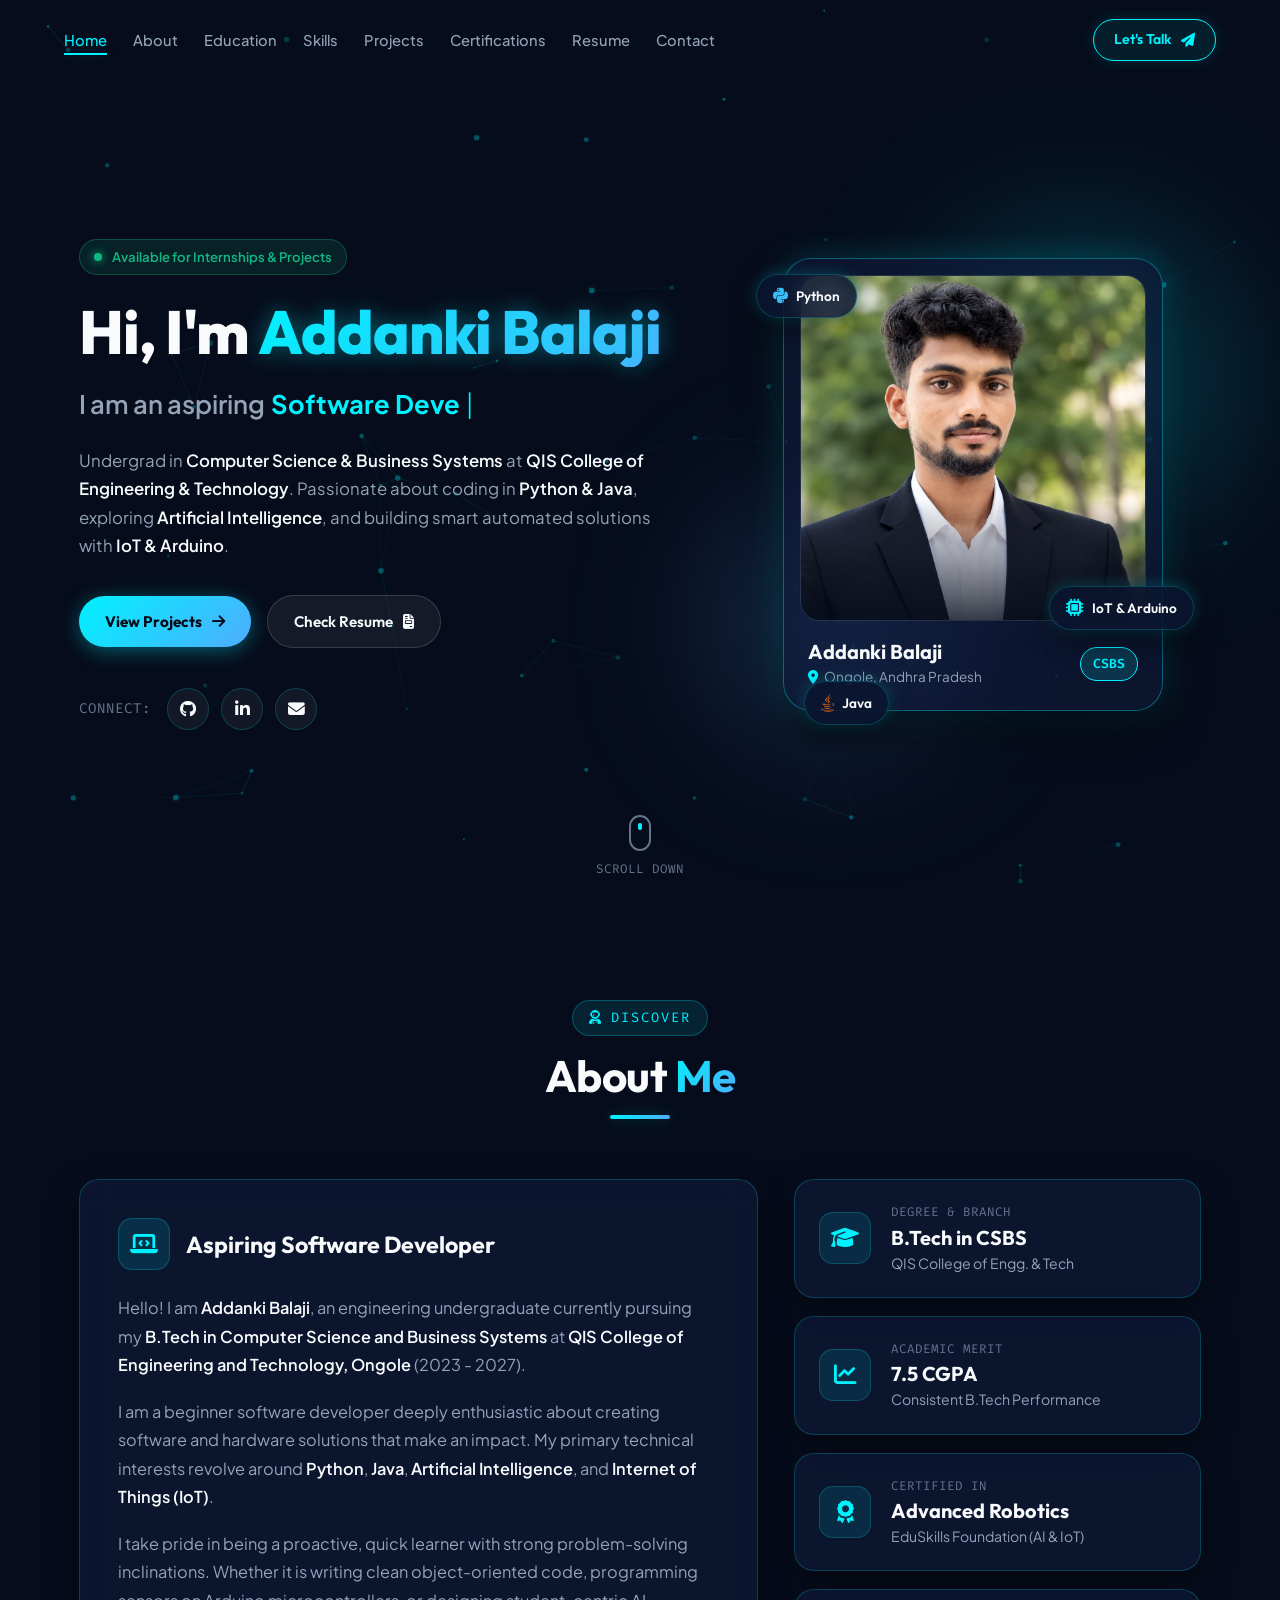
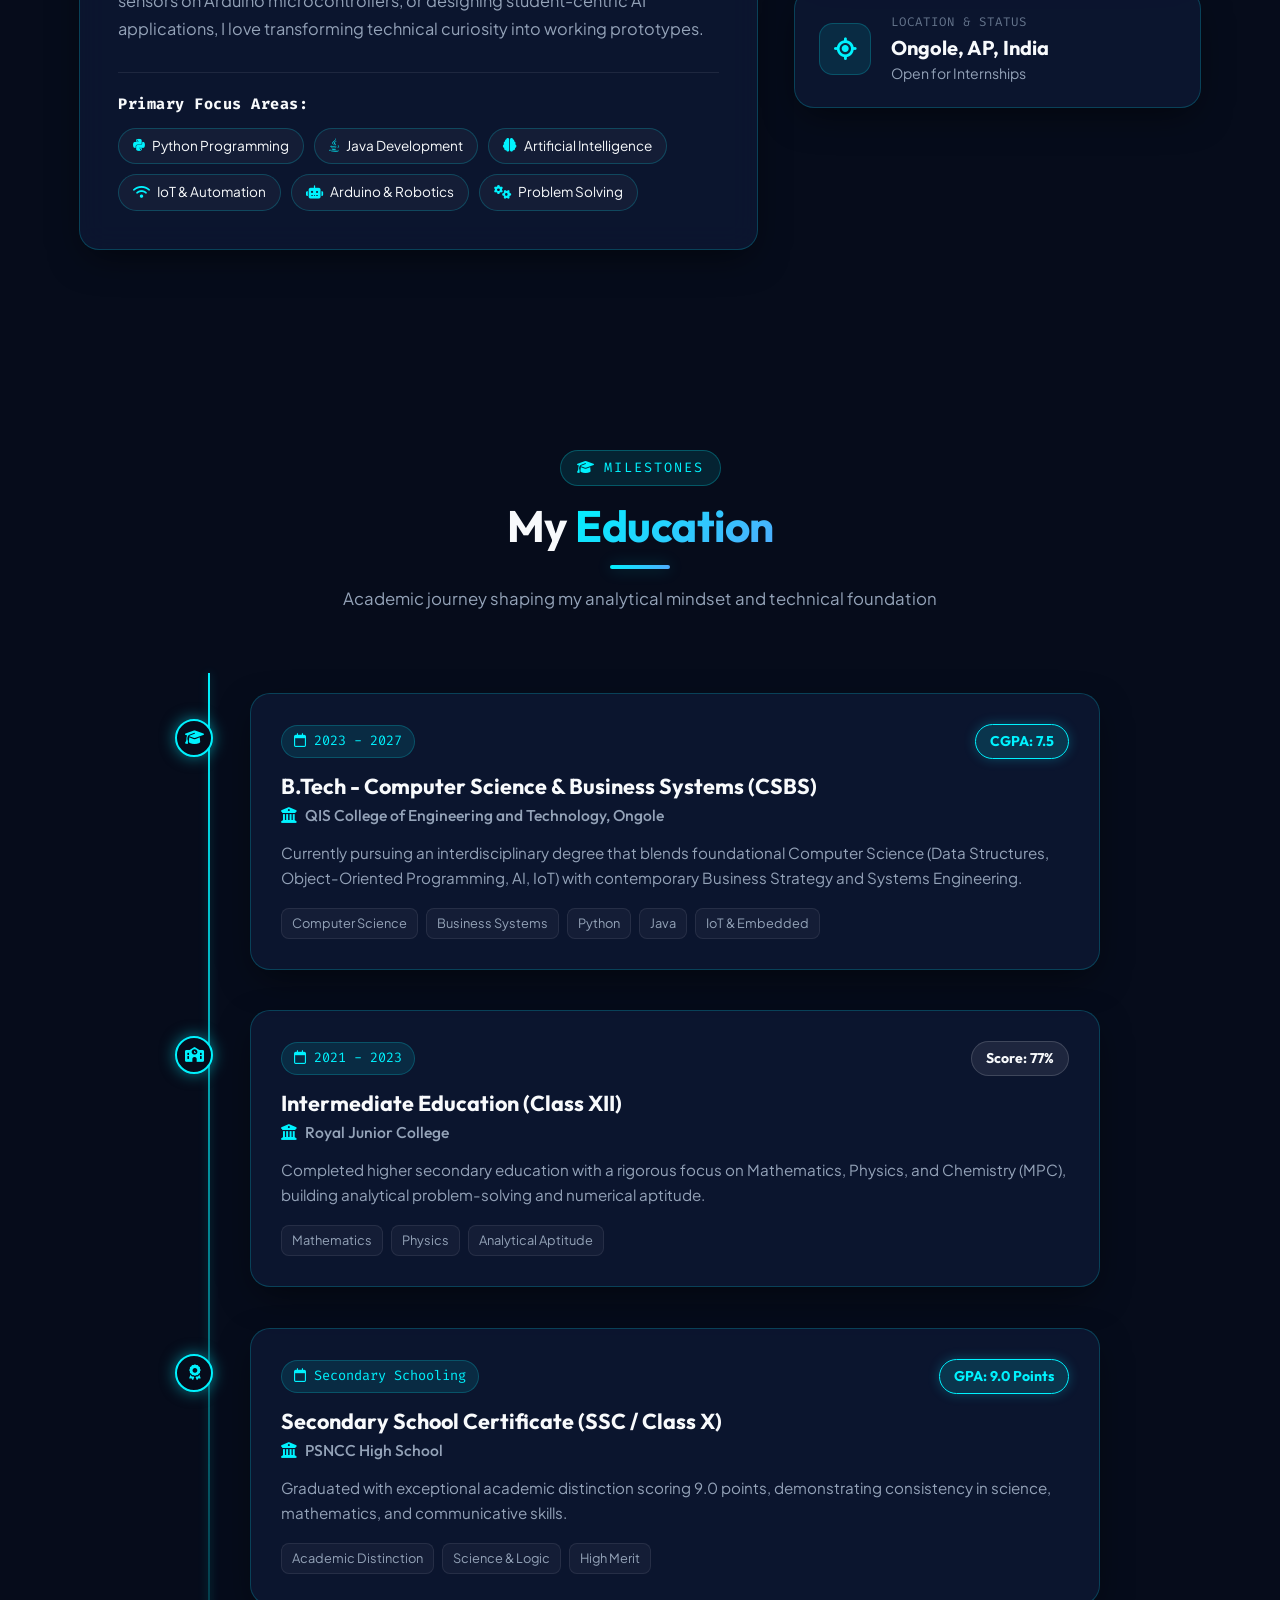
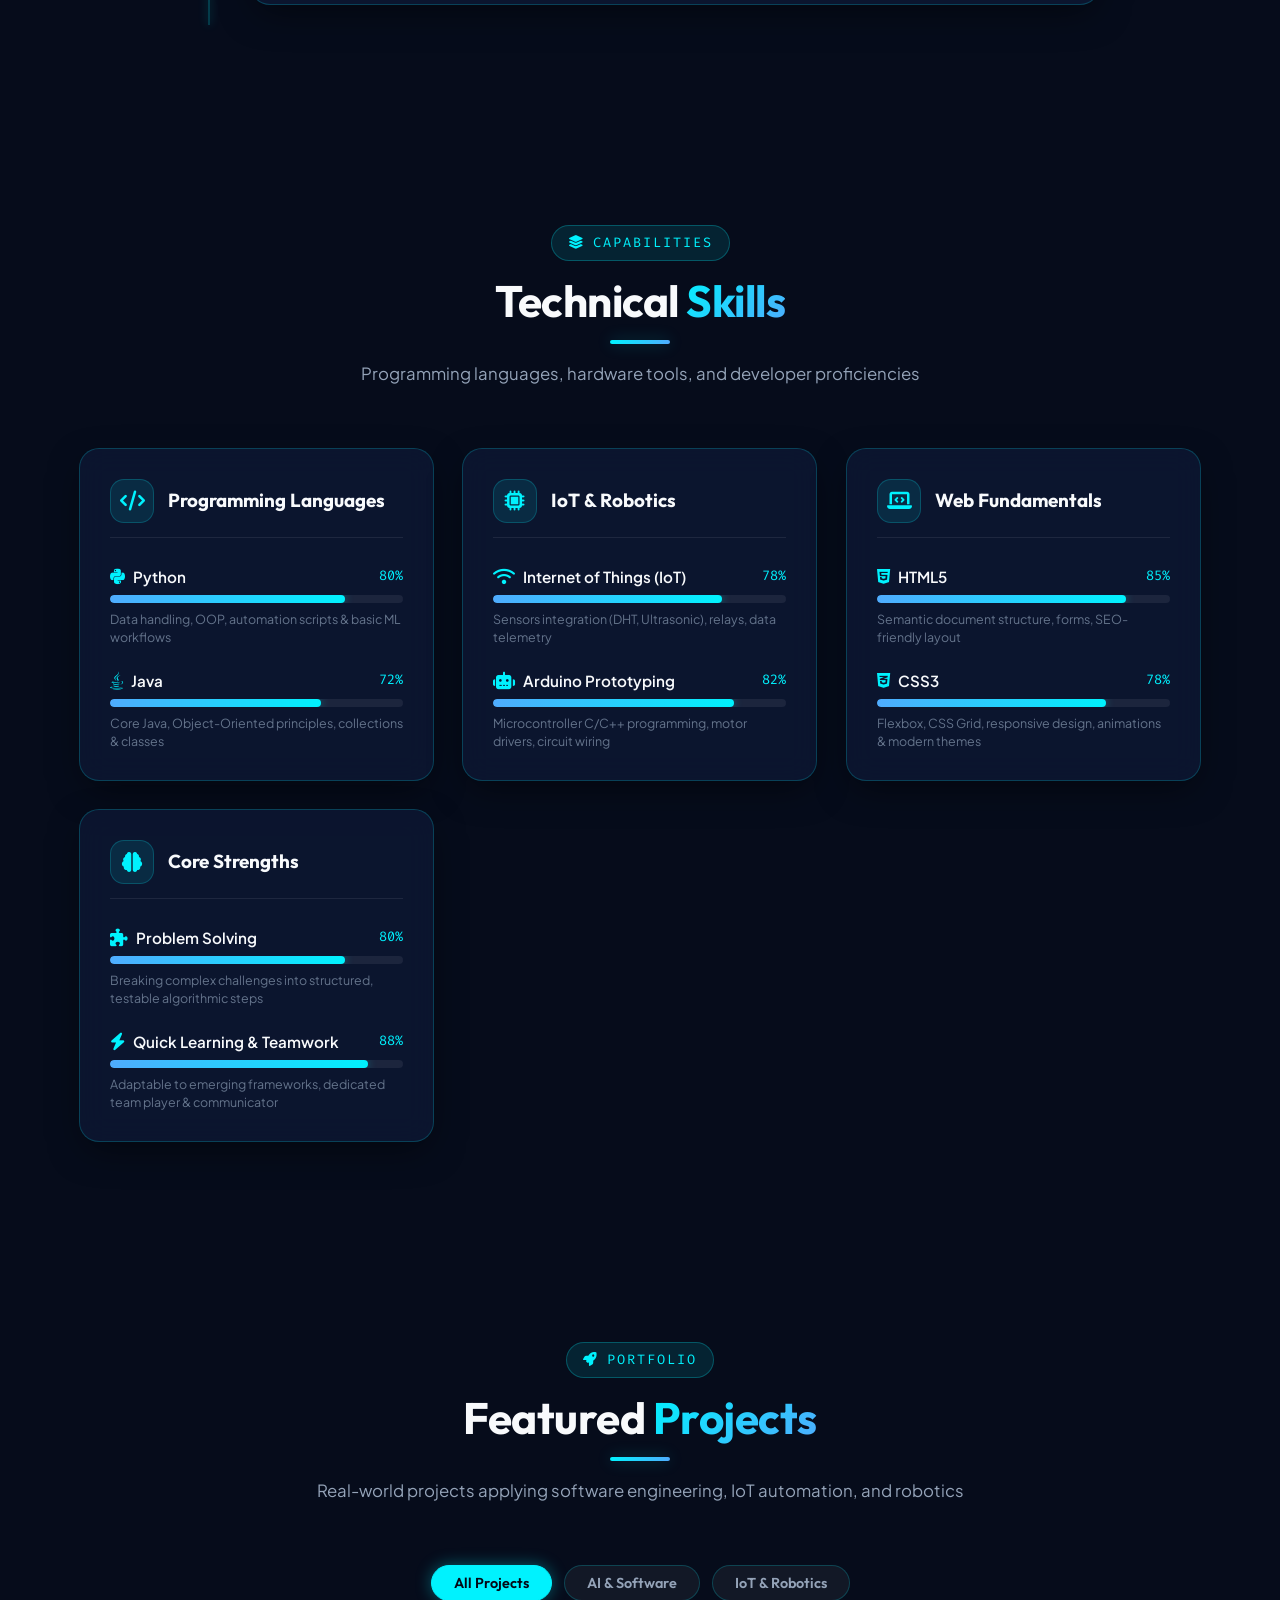
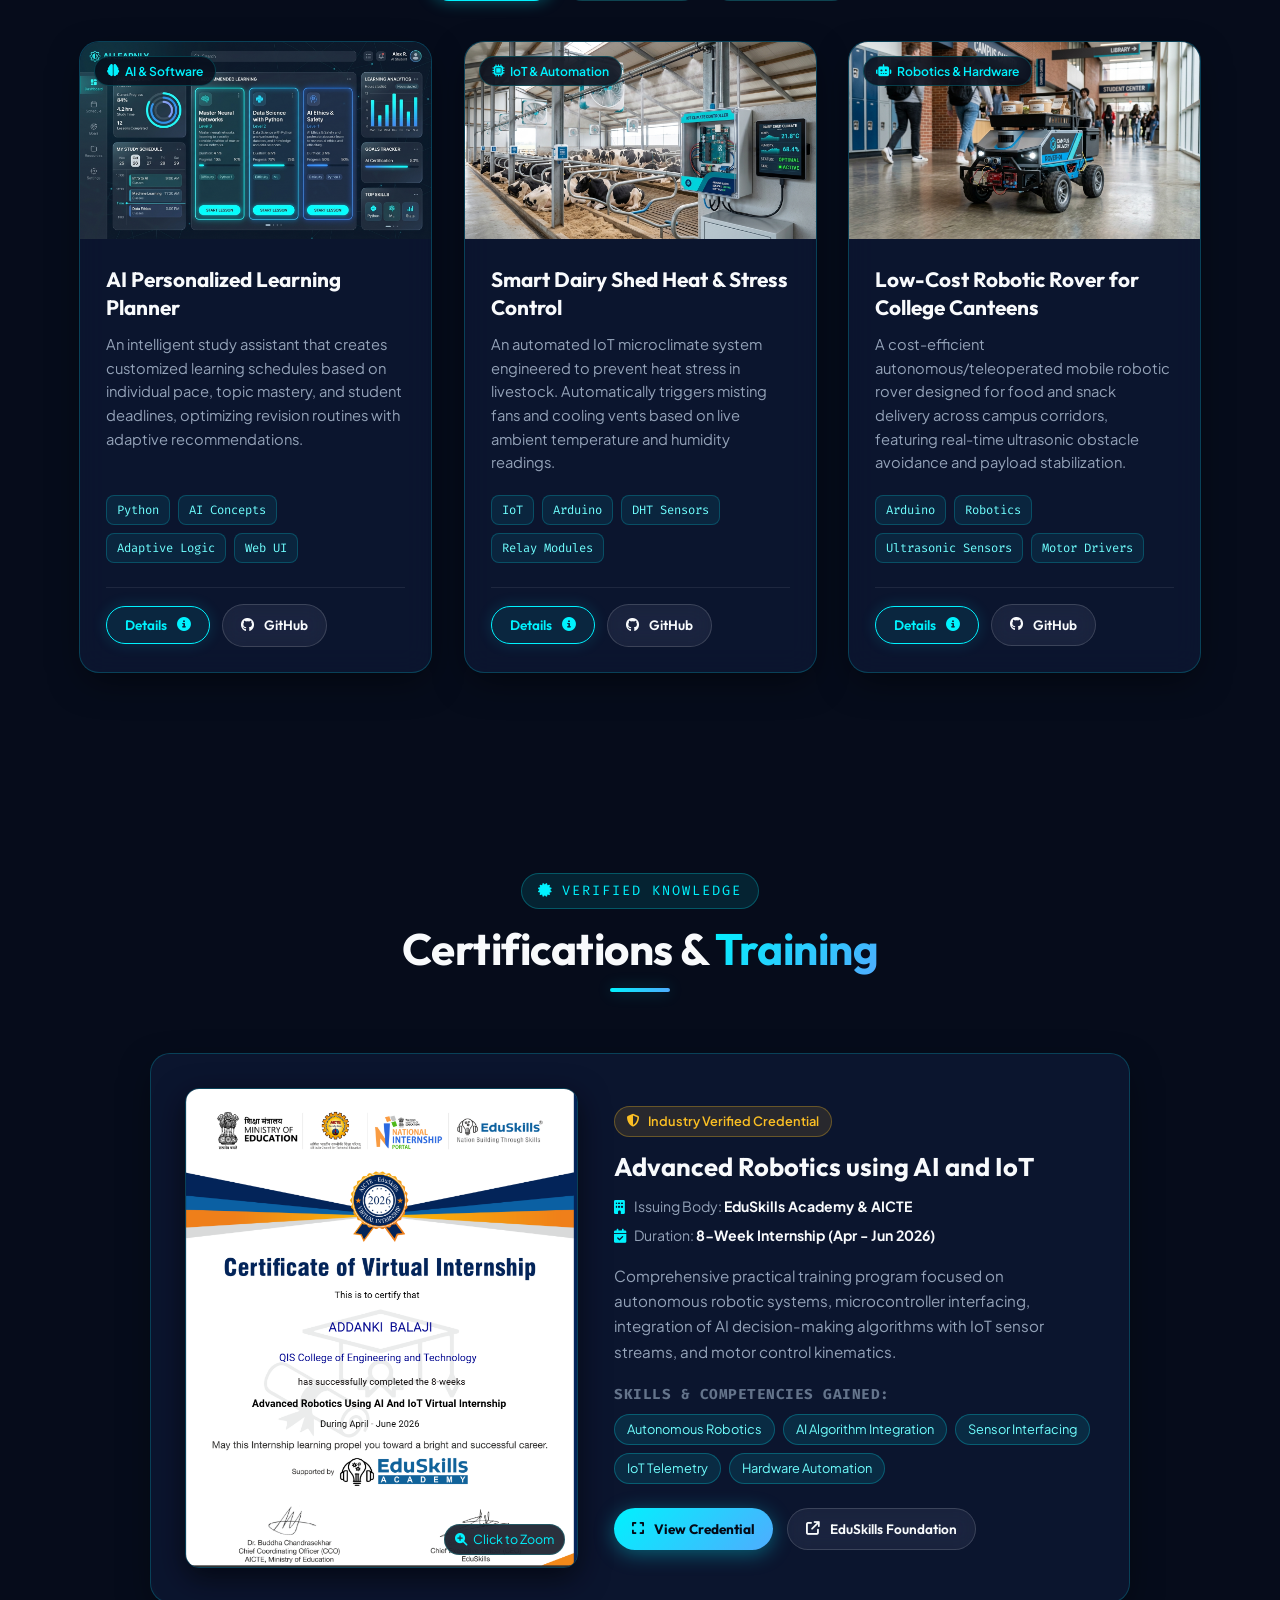
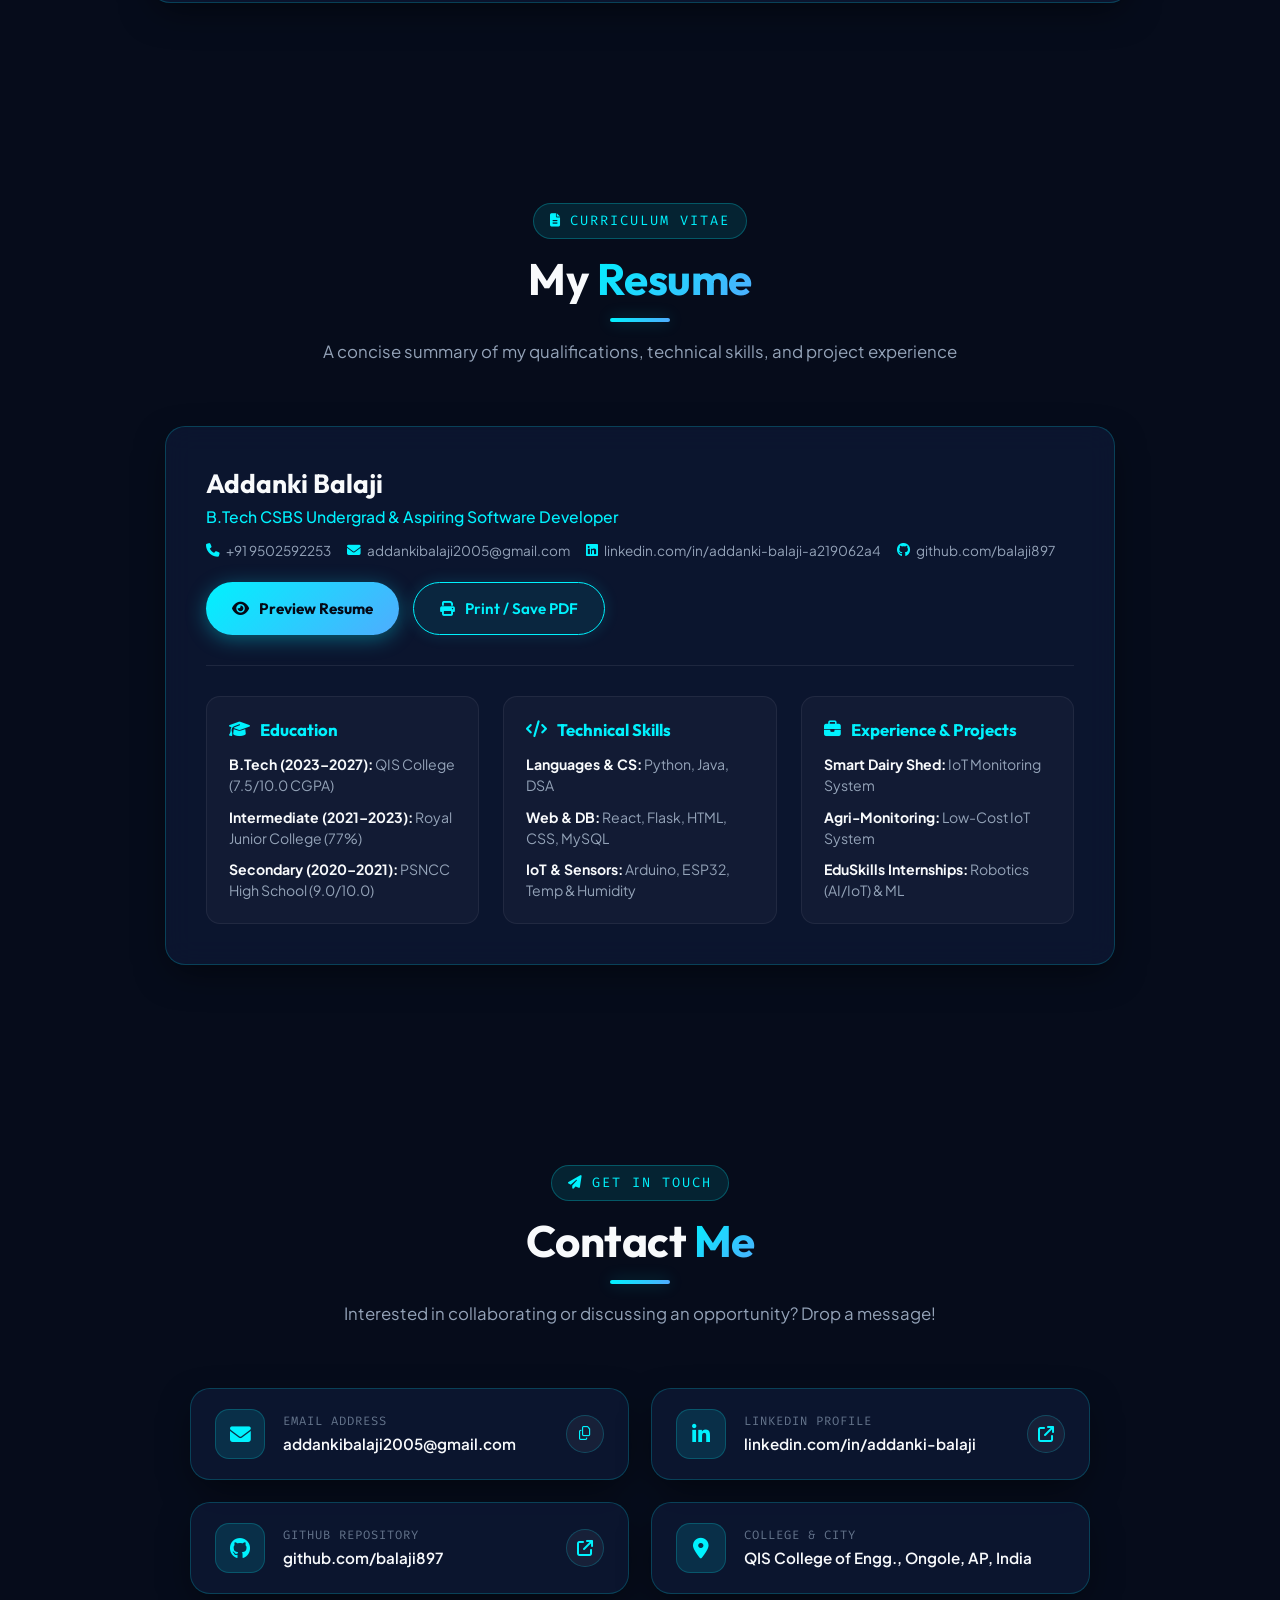
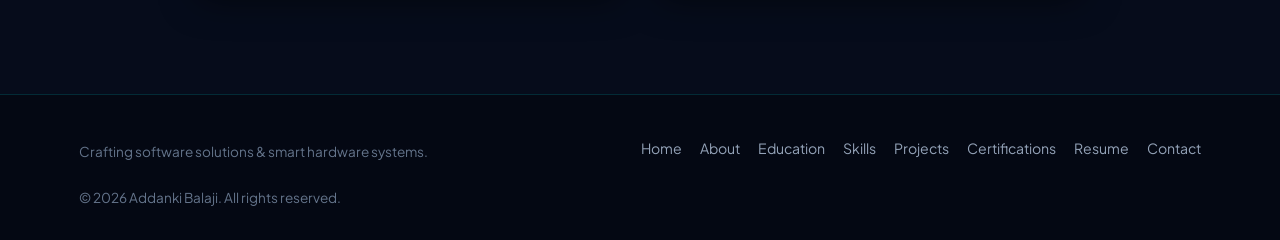
==== commit fae2d5e2: "Update resume with official credentials, education, skills, and projects" ====
--- a/index.html
+++ b/index.html
@@ -775,8 +775,9 @@
               <h3>Addanki Balaji</h3>
               <p>B.Tech CSBS Undergrad & Aspiring Software Developer</p>
               <div class="resume-quick-contacts">
-                <span><i class="fa-solid fa-envelope"></i> addankibalaji897@gmail.com</span>
-                <span><i class="fa-solid fa-location-dot"></i> Ongole, AP, India</span>
+                <span><i class="fa-solid fa-phone"></i> +91 9502592253</span>
+                <span><i class="fa-solid fa-envelope"></i> addankibalaji2005@gmail.com</span>
+                <span><i class="fa-brands fa-linkedin"></i> linkedin.com/in/addanki-balaji-a219062a4</span>
                 <span><i class="fa-brands fa-github"></i> github.com/balaji897</span>
               </div>
             </div>
@@ -797,27 +798,27 @@
             <div class="resume-stat-col">
               <h4><i class="fa-solid fa-graduation-cap"></i> Education</h4>
               <ul>
-                <li><strong>B.Tech CSBS:</strong> QIS College (7.5 CGPA)</li>
-                <li><strong>Intermediate:</strong> Royal Junior College (77%)</li>
-                <li><strong>School:</strong> PSNCC High School (9.0 GPA)</li>
+                <li><strong>B.Tech (2023–2027):</strong> QIS College (7.5/10.0 CGPA)</li>
+                <li><strong>Intermediate (2021–2023):</strong> Royal Junior College (77%)</li>
+                <li><strong>Secondary (2020–2021):</strong> PSNCC High School (9.0/10.0)</li>
               </ul>
             </div>
 
             <div class="resume-stat-col">
-              <h4><i class="fa-solid fa-code"></i> Key Technical Skills</h4>
+              <h4><i class="fa-solid fa-code"></i> Technical Skills</h4>
               <ul>
-                <li><strong>Languages:</strong> Python, Java</li>
-                <li><strong>Web:</strong> HTML5, CSS3, JavaScript</li>
-                <li><strong>IoT & Systems:</strong> Arduino, Sensors, Relays</li>
+                <li><strong>Languages & CS:</strong> Python, Java, DSA</li>
+                <li><strong>Web & DB:</strong> React, Flask, HTML, CSS, MySQL</li>
+                <li><strong>IoT & Sensors:</strong> Arduino, ESP32, Temp & Humidity</li>
               </ul>
             </div>
 
             <div class="resume-stat-col">
-              <h4><i class="fa-solid fa-folder-open"></i> Portfolio Highlights</h4>
+              <h4><i class="fa-solid fa-briefcase"></i> Experience & Projects</h4>
               <ul>
-                <li>AI Personalized Learning Planner</li>
-                <li>Smart Dairy Shed Heat & Stress Control</li>
-                <li>Low-Cost Robotic Rover for Canteens</li>
+                <li><strong>Smart Dairy Shed:</strong> IoT Monitoring System</li>
+                <li><strong>Agri-Monitoring:</strong> Low-Cost IoT System</li>
+                <li><strong>EduSkills Internships:</strong> Robotics (AI/IoT) & ML</li>
               </ul>
             </div>
           </div>
@@ -844,8 +845,8 @@
             <div class="contact-icon"><i class="fa-solid fa-envelope"></i></div>
             <div class="contact-text">
               <span class="contact-label">Email Address</span>
-              <a href="mailto:addankibalaji897@gmail.com" class="contact-value"
-                id="email-text">addankibalaji897@gmail.com</a>
+              <a href="mailto:addankibalaji2005@gmail.com" class="contact-value"
+                id="email-text">addankibalaji2005@gmail.com</a>
             </div>
             <button class="btn-copy" id="copy-email-btn" title="Copy Email to Clipboard">
               <i class="fa-regular fa-copy"></i>
